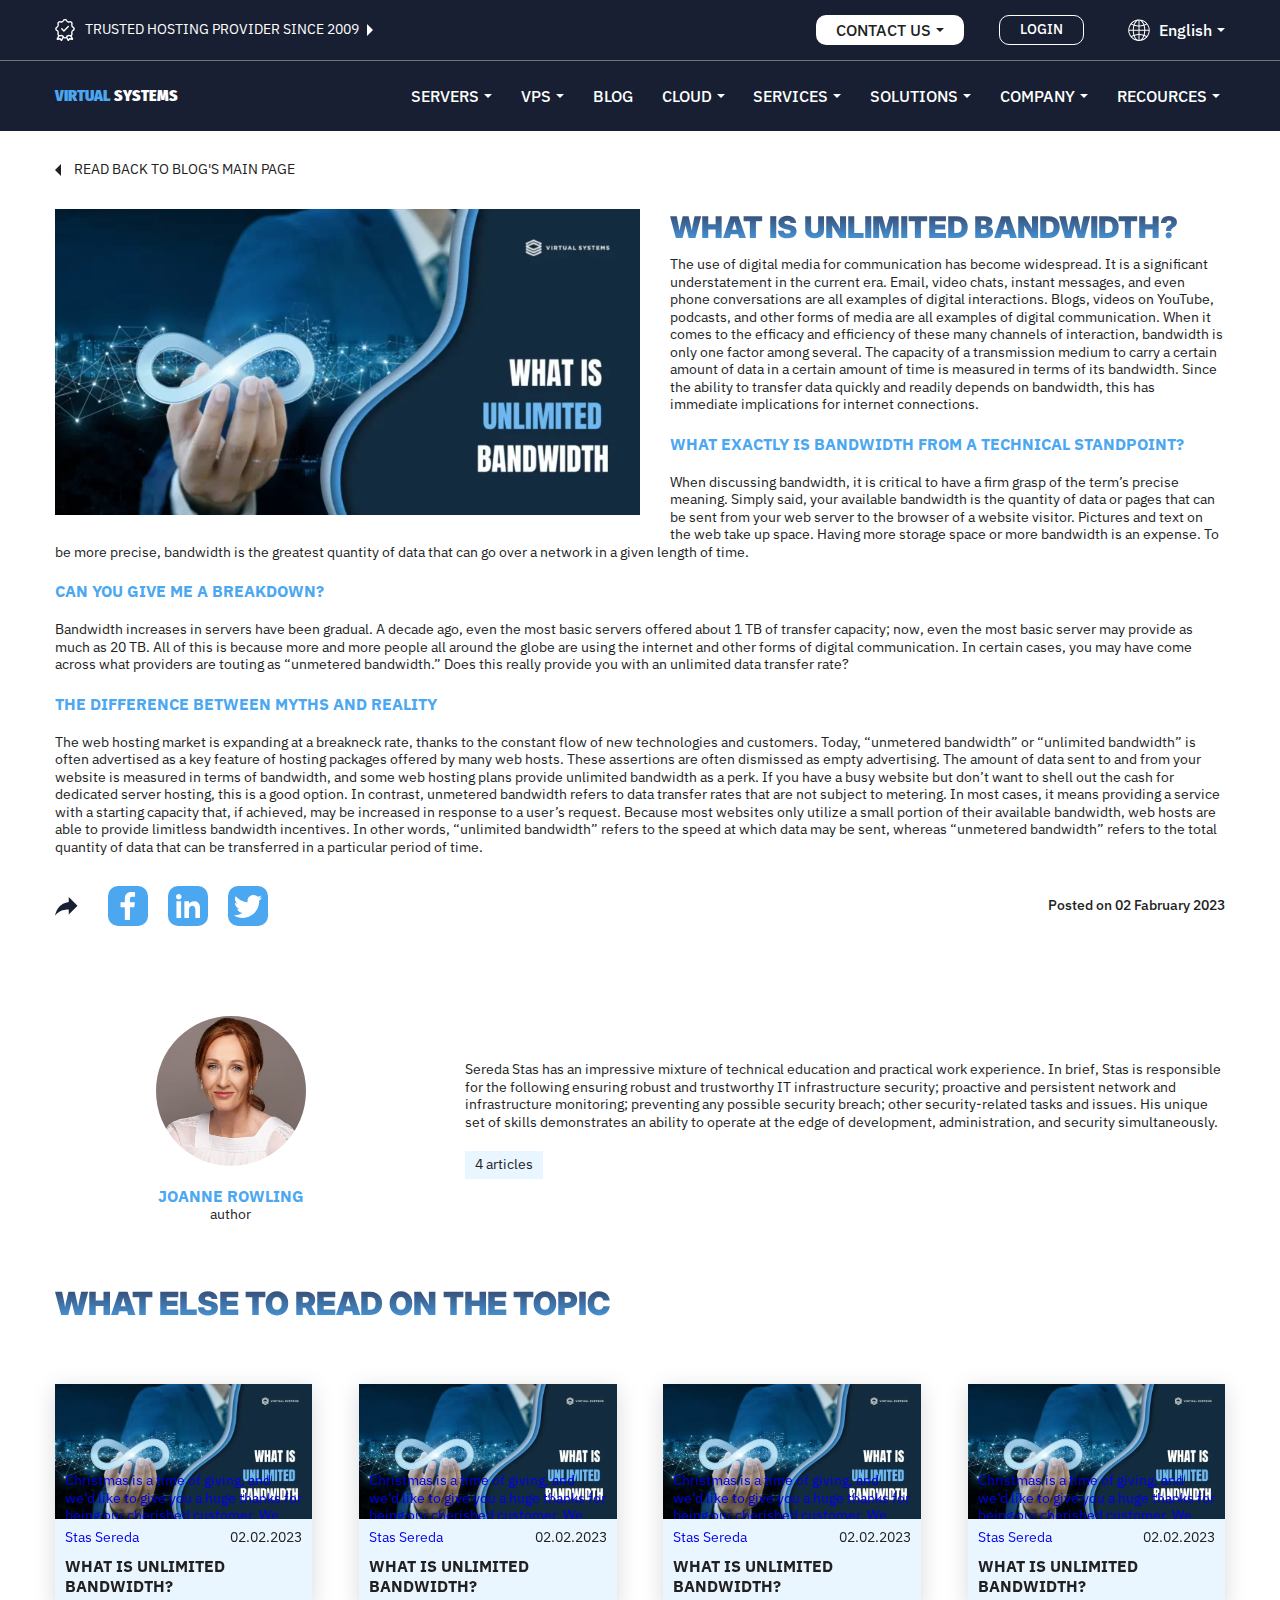
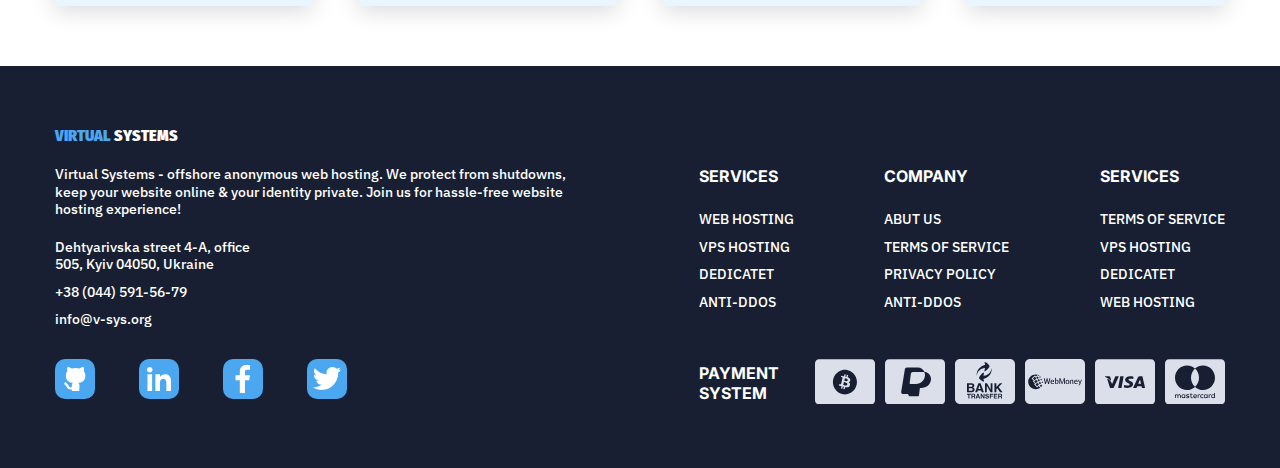
==== article-page.html @ 05afd12a "0202 1818" ====
<!DOCTYPE html>
<html lang="en">
  <head>
    <meta charset="UTF-8" />
    <meta http-equiv="X-UA-Compatible" content="IE=edge" />
    <meta name="viewport" content="width=device-width, initial-scale=1.0" />
    <title>Document</title>
    <link rel="preconnect" href="https://fonts.googleapis.com" />
    <link rel="preconnect" href="https://fonts.gstatic.com" crossorigin />
    <link
      href="https://fonts.googleapis.com/css2?family=IBM+Plex+Sans:wght@400;500;600;700&display=swap"
      rel="stylesheet"
    />

    <link
      href="https://fonts.googleapis.com/css2?family=Fira+Sans+Condensed:wght@900&display=swap"
      rel="stylesheet"
    />

    <!-- <link
      href="https://fonts.googleapis.com/css2?family=Nunito+Sans:wght@900&display=swap"
      rel="stylesheet"
    /> -->

    <link
      href="https://fonts.googleapis.com/css2?family=Inter:wght@700;900&display=swap"
      rel="stylesheet"
    />

    <!-- <link
      href="https://fonts.googleapis.com/css2?family=Lato:wght@900&display=swap"
      rel="stylesheet"
    /> -->

    <!-- <link
      href="https://fonts.googleapis.com/css2?family=Libre+Franklin:wght@900&display=swap"
      rel="stylesheet"
    /> -->

    <!-- <link
      href="https://fonts.googleapis.com/css2?family=Montserrat:wght@900&display=swap"
      rel="stylesheet"
    /> -->
    <!-- <link href="
https://cdn.jsdelivr.net/npm/@splidejs/splide@4.1.4/dist/css/splide.min.css
" rel="stylesheet"></link> -->

    <link rel="stylesheet" href="./css/splide.min.css" />

    <link
      href="https://fonts.googleapis.com/css2?family=Open+Sans:wght@300;400;600&display=swap"
      rel="stylesheet"
    />
    <link
      href="https://dev.vsys.host/templates/twenty-one/css/all.min.css?v=a44b3b"
      rel="stylesheet"
    />
    <link
      href="https://dev.vsys.host/templates/twenty-one/css/theme.min.css?v=a44b3b"
      rel="stylesheet"
    />
    <link
      href="https://dev.vsys.host/assets/css/fontawesome-all.min.css"
      rel="stylesheet"
    />
    <link rel="stylesheet" href="./css/main.min.css" />
  </head>
  <body>
    <!-- Header -->

    <header class="page-header">
      <!-- Topbar  -->

      <div class="vsys-container">
        <div class="topbar">
          <div class="topbar-quality">
            <a class="topbar-quality__link" href="#">
              <svg class="topbar-quality__svg" width="40" height="40">
                <use href="./images/sprite.svg#quality-badge"></use>
              </svg>
              <p class="topbar-quality__title">
                TRUSTED HOSTING PROVIDER SINCE 2009
              </p>
              <span class="menu-arrow menu-arrow--big menu-arrow--right"></span>
            </a>
          </div>

          <ul class="topbar-buttons">
            <li class="navbar__item">
              <a
                class="dropdown__button button button--sm button--white"
                href="#"
                >CONTACT US<span class="menu-arrow"></span
              ></a>
              <ul class="dropdown__menu dropdown--mt14 dropdown__menu--white">
                <li>
                  <a class="dropdown__link dropdown__link--black" href="#"
                    >OPEN A NEW SUPPORT TICKET</a
                  >
                </li>
                <li>
                  <a class="dropdown__link dropdown__link--black" href="#"
                    >CONTACT US FORM</a
                  >
                </li>
                <li>
                  <a class="dropdown__link dropdown__link--black" href="#"
                    >LIVE CHAT</a
                  >
                </li>
                <li>
                  <a class="dropdown__link dropdown__link--black" href="#"
                    >E-MAIL: INFO@VSYS.HOST</a
                  >
                </li>
                <li>
                  <a class="dropdown__link dropdown__link--black" href="#"
                    >TEL: +380 (44) 591-5679</a
                  >
                </li>
              </ul>
            </li>

            <li class="topbar__item">
              <button class="button button--transparent button--sm">
                LOGIN
              </button>
            </li>

            <li class="navbar__item">
              <a class="dropdown__button button--lang">
                <svg class="planet-icon" width="40" height="40">
                  <use href="./images/sprite.svg#planet-icon"></use>
                </svg>
                English <span class="menu-arrow"></span>
              </a>
              <ul
                class="dropdown__menu dropdown__menu--lang dropdown__menu--white"
              >
                <li>
                  <a class="dropdown__link dropdown__link--black" href="#"
                    >UA</a
                  >
                </li>
                <li>
                  <a class="dropdown__link dropdown__link--black" href="#"
                    >Русский</a
                  >
                </li>
                <li></li>
              </ul>
            </li>
          </ul>
        </div>
      </div>
      <div class="topbar--bottomline"></div>

      <!-- Navbar -->

      <div class="vsys-container">
        <div class="navbar">
          <a class="vsys-logo vsys-logo--christmas-hat" href="#">
            <span class="vsys-logo__virtual">virtual </span>systems</a
          >

          <button class="menu-button" type="button" data-menu-button>
            <svg width="40px" height="40px">
              <use
                class="icon-close"
                href="images/sprite.svg#header-menu-close-icon"
              ></use>
              <use
                class="icon-menu"
                href="images/sprite.svg#header-menu-icon"
              ></use>
            </svg>
          </button>

          <div class="mobile-menu" id="mobile-menu" data-menu>
            <ul class="navbar__list mobile-menu__container">
              <li class="navbar__item">
                <button class="dropdown__button">
                  Servers<span class="menu-arrow"></span>
                </button>
                <ul class="dropdown__menu">
                  <li>
                    <a class="dropdown__link" href="#">OFFSHORE SERVERS</a>
                  </li>
                  <li>
                    <a class="dropdown__link" href="#"
                      >SERVERS IN THE NETHERLANDS</a
                    >
                  </li>
                  <li>
                    <a class="dropdown__link" href="#">SERVERS IN THE USA</a>
                  </li>
                  <li>
                    <a class="dropdown__link" href="#">10 GBPS SERVERS</a>
                  </li>
                  <li>
                    <a class="dropdown__link" href="#">20 GBPS SERVERS</a>
                  </li>
                  <li>
                    <a class="dropdown__link" href="#">STREAMING SERVERS</a>
                  </li>
                  <li>
                    <a class="dropdown__link" href="#">GPU SERVERS</a>
                  </li>
                  <li>
                    <a class="dropdown__link" href="#">NVME DEDICATED SERVER</a>
                  </li>
                  <li>
                    <a class="dropdown__link" href="#">STORAGE SERVERS</a>
                  </li>
                  <li>
                    <a class="dropdown__link" href="#">SSD STORAGE SERVERS</a>
                  </li>
                </ul>
              </li>

              <li class="navbar__item">
                <button class="dropdown__button">
                  VPS<span class="menu-arrow"></span>
                </button>
                <ul class="dropdown__menu">
                  <li>
                    <a class="dropdown__link" href="#">OFFSHORE SERVERS</a>
                  </li>
                  <li>
                    <a class="dropdown__link" href="#"
                      >SERVERS IN THE NETHERLANDS</a
                    >
                  </li>
                  <li>
                    <a class="dropdown__link" href="#">SERVERS IN THE USA</a>
                  </li>
                  <li>
                    <a class="dropdown__link" href="#">10 GBPS SERVERS</a>
                  </li>
                  <li>
                    <a class="dropdown__link" href="#">20 GBPS SERVERS</a>
                  </li>
                  <li>
                    <a class="dropdown__link" href="#">STREAMING SERVERS</a>
                  </li>
                  <li>
                    <a class="dropdown__link" href="#">GPU SERVERS</a>
                  </li>
                  <li>
                    <a class="dropdown__link" href="#">NVME DEDICATED SERVER</a>
                  </li>
                  <li>
                    <a class="dropdown__link" href="#">STORAGE SERVERS</a>
                  </li>
                  <li>
                    <a class="dropdown__link" href="#">SSD STORAGE SERVERS</a>
                  </li>
                </ul>
              </li>

              <li class="navbar__item">
                <a class="dropdown__button" href="./blog.html">Blog</a>
              </li>

              <li class="navbar__item">
                <button class="dropdown__button" href="#">
                  Cloud<span class="menu-arrow"></span>
                </button>
                <ul class="dropdown__menu">
                  <li>
                    <a class="dropdown__link" href="#">OFFSHORE SERVERS</a>
                  </li>
                  <li>
                    <a class="dropdown__link" href="#"
                      >SERVERS IN THE NETHERLANDS</a
                    >
                  </li>
                  <li>
                    <a class="dropdown__link" href="#">SERVERS IN THE USA</a>
                  </li>
                  <li>
                    <a class="dropdown__link" href="#">10 GBPS SERVERS</a>
                  </li>
                  <li>
                    <a class="dropdown__link" href="#">20 GBPS SERVERS</a>
                  </li>
                  <li>
                    <a class="dropdown__link" href="#">STREAMING SERVERS</a>
                  </li>
                  <li>
                    <a class="dropdown__link" href="#">GPU SERVERS</a>
                  </li>
                  <li>
                    <a class="dropdown__link" href="#">NVME DEDICATED SERVER</a>
                  </li>
                  <li>
                    <a class="dropdown__link" href="#">STORAGE SERVERS</a>
                  </li>
                  <li>
                    <a class="dropdown__link" href="#">SSD STORAGE SERVERS</a>
                  </li>
                </ul>
              </li>

              <li class="navbar__item">
                <button class="dropdown__button" href="#">
                  Services<span class="menu-arrow"></span>
                </button>
                <ul class="dropdown__menu">
                  <li>
                    <a class="dropdown__link" href="#">OFFSHORE SERVERS</a>
                  </li>
                  <li>
                    <a class="dropdown__link" href="#"
                      >SERVERS IN THE NETHERLANDS</a
                    >
                  </li>
                  <li>
                    <a class="dropdown__link" href="#">SERVERS IN THE USA</a>
                  </li>
                  <li>
                    <a class="dropdown__link" href="#">10 GBPS SERVERS</a>
                  </li>
                  <li>
                    <a class="dropdown__link" href="#">20 GBPS SERVERS</a>
                  </li>
                  <li>
                    <a class="dropdown__link" href="#">STREAMING SERVERS</a>
                  </li>
                  <li>
                    <a class="dropdown__link" href="#">GPU SERVERS</a>
                  </li>
                  <li>
                    <a class="dropdown__link" href="#">NVME DEDICATED SERVER</a>
                  </li>
                  <li>
                    <a class="dropdown__link" href="#">STORAGE SERVERS</a>
                  </li>
                  <li>
                    <a class="dropdown__link" href="#">SSD STORAGE SERVERS</a>
                  </li>
                </ul>
              </li>

              <li class="navbar__item">
                <button class="dropdown__button" href="#">
                  Solutions<span class="menu-arrow"></span>
                </button>
                <ul class="dropdown__menu">
                  <li>
                    <a class="dropdown__link" href="#">OFFSHORE SERVERS</a>
                  </li>
                  <li>
                    <a class="dropdown__link" href="#"
                      >SERVERS IN THE NETHERLANDS</a
                    >
                  </li>
                  <li>
                    <a class="dropdown__link" href="#">SERVERS IN THE USA</a>
                  </li>
                  <li>
                    <a class="dropdown__link" href="#">10 GBPS SERVERS</a>
                  </li>
                  <li>
                    <a class="dropdown__link" href="#">20 GBPS SERVERS</a>
                  </li>
                  <li>
                    <a class="dropdown__link" href="#">STREAMING SERVERS</a>
                  </li>
                  <li>
                    <a class="dropdown__link" href="#">GPU SERVERS</a>
                  </li>
                  <li>
                    <a class="dropdown__link" href="#">NVME DEDICATED SERVER</a>
                  </li>
                  <li>
                    <a class="dropdown__link" href="#">STORAGE SERVERS</a>
                  </li>
                  <li>
                    <a class="dropdown__link" href="#">SSD STORAGE SERVERS</a>
                  </li>
                </ul>
              </li>

              <li class="navbar__item">
                <button class="dropdown__button" href="#">
                  Company<span class="menu-arrow"></span>
                </button>
                <ul class="dropdown__menu">
                  <li>
                    <a class="dropdown__link" href="#">OFFSHORE SERVERS</a>
                  </li>
                  <li>
                    <a class="dropdown__link" href="#"
                      >SERVERS IN THE NETHERLANDS</a
                    >
                  </li>
                  <li>
                    <a class="dropdown__link" href="#">SERVERS IN THE USA</a>
                  </li>
                  <li>
                    <a class="dropdown__link" href="#">10 GBPS SERVERS</a>
                  </li>
                  <li>
                    <a class="dropdown__link" href="#">20 GBPS SERVERS</a>
                  </li>
                  <li>
                    <a class="dropdown__link" href="#">STREAMING SERVERS</a>
                  </li>
                  <li>
                    <a class="dropdown__link" href="#">GPU SERVERS</a>
                  </li>
                  <li>
                    <a class="dropdown__link" href="#">NVME DEDICATED SERVER</a>
                  </li>
                  <li>
                    <a class="dropdown__link" href="#">STORAGE SERVERS</a>
                  </li>
                  <li>
                    <a class="dropdown__link" href="#">SSD STORAGE SERVERS</a>
                  </li>
                </ul>
              </li>

              <li class="navbar__item">
                <button class="dropdown__button" href="#">
                  Recources<span class="menu-arrow"></span>
                </button>
                <ul class="dropdown__menu">
                  <li>
                    <a class="dropdown__link" href="#">OFFSHORE SERVERS</a>
                  </li>
                  <li>
                    <a class="dropdown__link" href="#"
                      >SERVERS IN THE NETHERLANDS</a
                    >
                  </li>
                  <li>
                    <a class="dropdown__link" href="#">SERVERS IN THE USA</a>
                  </li>
                  <li>
                    <a class="dropdown__link" href="#">10 GBPS SERVERS</a>
                  </li>
                  <li>
                    <a class="dropdown__link" href="#">20 GBPS SERVERS</a>
                  </li>
                  <li>
                    <a class="dropdown__link" href="#">STREAMING SERVERS</a>
                  </li>
                  <li>
                    <a class="dropdown__link" href="#">GPU SERVERS</a>
                  </li>
                  <li>
                    <a class="dropdown__link" href="#">NVME DEDICATED SERVER</a>
                  </li>
                  <li>
                    <a class="dropdown__link" href="#">STORAGE SERVERS</a>
                  </li>
                  <li>
                    <a class="dropdown__link" href="#">SSD STORAGE SERVERS</a>
                  </li>
                </ul>
              </li>

              <div class="mobile-menu__buttons">
                <button class="button button--transparent button--sm">
                  LOGIN
                </button>

                <div class="navbar__item navbar__item--width">
                  <a class="dropdown__button button--lang">
                    <svg class="planet-icon" width="40" height="40">
                      <use href="./images/sprite.svg#planet-icon"></use>
                    </svg>
                    English <span class="menu-arrow"></span>
                  </a>
                  <ul
                    class="dropdown__menu dropdown__menu--lang dropdown__menu--white"
                  >
                    <li>
                      <a class="dropdown__link dropdown__link--black" href="#"
                        >UA</a
                      >
                    </li>
                    <li>
                      <a class="dropdown__link dropdown__link--black" href="#"
                        >Русский</a
                      >
                    </li>
                    <li></li>
                  </ul>
                </div>
              </div>
            </ul>
          </div>
        </div>
      </div>
    </header>

    <div class="vsys-container">
      <div>
        <a class="author-page__breadcrumbs" href="./blog.html"
          ><span class="menu-arrow menu-arrow--left menu-arrow--big"></span>READ
          BACK TO BLOG'S MAIN PAGE</a
        >
      </div>

      <!-- Article section  -->

      <section class="article-page__content">
        <article>
          <img
            width="50%"
            class="article-page__image"
            src="./images/blog-article__1.webp"
            alt="Article illustration"
          />
          <h2 class="section-title section-title--gradient article-page__title">
            WHAT IS UNLIMITED BANDWIDTH?
          </h2>

          <p>
            The use of digital media for communication has become widespread. It
            is a significant understatement in the current era. Email, video
            chats, instant messages, and even phone conversations are all
            examples of digital interactions. Blogs, videos on YouTube,
            podcasts, and other forms of media are all examples of digital
            communication. When it comes to the efficacy and efficiency of these
            many channels of interaction, bandwidth is only one factor among
            several. The capacity of a transmission medium to carry a certain
            amount of data in a certain amount of time is measured in terms of
            its bandwidth. Since the ability to transfer data quickly and
            readily depends on bandwidth, this has immediate implications for
            internet connections.
          </p>

          <h3
            class="section-subtitle section-subtitle--blue article-page__subtitle"
          >
            WHAT EXACTLY IS BANDWIDTH FROM A TECHNICAL STANDPOINT?
          </h3>

          <p>
            When discussing bandwidth, it is critical to have a firm grasp of
            the term’s precise meaning. Simply said, your available bandwidth is
            the quantity of data or pages that can be sent from your web server
            to the browser of a website visitor. Pictures and text on the web
            take up space. Having more storage space or more bandwidth is an
            expense. To be more precise, bandwidth is the greatest quantity of
            data that can go over a network in a given length of time.
          </p>

          <h3
            class="section-subtitle section-subtitle--blue article-page__subtitle"
          >
            CAN YOU GIVE ME A BREAKDOWN?
          </h3>

          <p>
            Bandwidth increases in servers have been gradual. A decade ago, even
            the most basic servers offered about 1 TB of transfer capacity; now,
            even the most basic server may provide as much as 20 TB. All of this
            is because more and more people all around the globe are using the
            internet and other forms of digital communication. In certain cases,
            you may have come across what providers are touting as “unmetered
            bandwidth.” Does this really provide you with an unlimited data
            transfer rate?
          </p>

          <h3
            class="section-subtitle section-subtitle--blue article-page__subtitle"
          >
            THE DIFFERENCE BETWEEN MYTHS AND REALITY
          </h3>

          <p>
            The web hosting market is expanding at a breakneck rate, thanks to
            the constant flow of new technologies and customers. Today,
            “unmetered bandwidth” or “unlimited bandwidth” is often advertised
            as a key feature of hosting packages offered by many web hosts.
            These assertions are often dismissed as empty advertising. The
            amount of data sent to and from your website is measured in terms of
            bandwidth, and some web hosting plans provide unlimited bandwidth as
            a perk. If you have a busy website but don’t want to shell out the
            cash for dedicated server hosting, this is a good option. In
            contrast, unmetered bandwidth refers to data transfer rates that are
            not subject to metering. In most cases, it means providing a service
            with a starting capacity that, if achieved, may be increased in
            response to a user’s request. Because most websites only utilize a
            small portion of their available bandwidth, web hosts are able to
            provide limitless bandwidth incentives. In other words, “unlimited
            bandwidth” refers to the speed at which data may be sent, whereas
            “unmetered bandwidth” refers to the total quantity of data that can
            be transferred in a particular period of time.
          </p>
        </article>

        <!-- Share article -->

        <div class="share-article">
          <div class="share-article__content">
            <svg width="23" height="19" class="share-article__icon">
              <use
                class="share-article__image"
                href="./images/sprite.svg#share-option-icon"
              ></use>
            </svg>

            <ul class="share-article__list">
              <li class="share-article__item">
                <a class="share-article__link" href="#"
                  ><svg width="16" height="28" class="share-article__svg">
                    <use
                      class="share-article__image"
                      href="./images/sprite.svg#facebook-icon"
                    ></use></svg
                ></a>
              </li>

              <li>
                <a class="share-article__link" href="#"
                  ><svg width="24" height="24" class="share-article__svg">
                    <use
                      class="share-article__image"
                      href="./images/sprite.svg#linkedin-icon"
                    ></use></svg
                ></a>
              </li>

              <li>
                <a class="share-article__link" href="#"
                  ><svg width="28" height="23" class="share-article__svg">
                    <use
                      class="share-article__image"
                      href="./images/sprite.svg#twitter-icon"
                    ></use></svg
                ></a>
              </li>
            </ul>
          </div>

          <p class="article-page__label">Posted on 02 Fabruary 2023</p>
        </div>
      </section>

      <!-- Author section  -->

      <section class="author__section">
        <div class="author__content">
          <img
            class="author-section__image"
            src="./images/author-photo.jpg"
            alt="#"
          />
          <h2
            class="section-subtitle section-subtitle--blue author-section__name"
          >
            joanne rowling
          </h2>
          <p class="author-section__label">author</p>
        </div>

        <div class="author__info">
          <p>
            Sereda Stas has an impressive mixture of technical education and
            practical work experience. In brief, Stas is responsible for the
            following ensuring robust and trustworthy IT infrastructure
            security; proactive and persistent network and infrastructure
            monitoring; preventing any possible security breach; other
            security-related tasks and issues. His unique set of skills
            demonstrates an ability to operate at the edge of development,
            administration, and security simultaneously.
          </p>

          <p class="author__label">4 articles</p>
        </div>
      </section>

      <!-- Other articles  -->

      <section>
        <h2 class="section-title section-title--gradient">
          WHAT ELSE TO READ ON THE TOPIC
        </h2>

        <ul class="main-blog__list blog-article__list">
          <li class="main-blog__item blog-article__item">
            <a class="main-blog__link blog-article__link" href="#"
              ><article>
                <div class="main-blog__description">
                  <img
                    class="main-blog__image"
                    src="./images/blog-article__1.webp"
                    alt="Blog article illustration"
                  />
                  <p class="main-blog__text">
                    Christmas is a time of giving, and we’d like to give you a
                    huge thanks for being our cherished customer. We hope your
                    dreams come true this Christmas and The New Year, as you’ve
                    made our dreams come true this year by simply being our
                    customer. Have a happy, happy holiday season, and we look
                    forward to working with you in the New Year. Please accept
                    our warmest and sincere wishes on behalf of the VSYS Host
                    Team!
                  </p>
                </div>

                <div class="main-blog__thumb">
                  <div class="main-blog__info">
                    <a class="main-blog__author" href="#">Stas Sereda</a>
                    <time datetime="2023-02-02">02.02.2023</time>
                  </div>

                  <h3 class="section-subtitle">What is unlimited bandwidth?</h3>
                </div>
              </article>
            </a>
          </li>

          <li class="main-blog__item blog-article__item">
            <a class="main-blog__link" href="#"
              ><article>
                <div class="main-blog__description">
                  <img
                    class="main-blog__image"
                    src="./images/blog-article__1.webp"
                    alt="Blog article illustration"
                  />
                  <p class="main-blog__text">
                    Christmas is a time of giving, and we’d like to give you a
                    huge thanks for being our cherished customer. We hope your
                    dreams come true this Christmas and The New Year, as you’ve
                    made our dreams come true this year by simply being our
                    customer. Have a happy, happy holiday season, and we look
                    forward to working with you in the New Year. Please accept
                    our warmest and sincere wishes on behalf of the VSYS Host
                    Team!
                  </p>
                </div>

                <div class="main-blog__thumb">
                  <div class="main-blog__info">
                    <a class="main-blog__author" href="#">Stas Sereda</a>
                    <time datetime="2023-02-02">02.02.2023</time>
                  </div>

                  <h3 class="section-subtitle">What is unlimited bandwidth?</h3>
                </div>
              </article>
            </a>
          </li>

          <li class="main-blog__item blog-article__item">
            <a class="main-blog__link" href="#"
              ><article>
                <div class="main-blog__description">
                  <img
                    class="main-blog__image"
                    src="./images/blog-article__1.webp"
                    alt="Blog article illustration"
                  />
                  <p class="main-blog__text">
                    Christmas is a time of giving, and we’d like to give you a
                    huge thanks for being our cherished customer. We hope your
                    dreams come true this Christmas and The New Year, as you’ve
                    made our dreams come true this year by simply being our
                    customer. Have a happy, happy holiday season, and we look
                    forward to working with you in the New Year. Please accept
                    our warmest and sincere wishes on behalf of the VSYS Host
                    Team!
                  </p>
                </div>

                <div class="main-blog__thumb">
                  <div class="main-blog__info">
                    <a class="main-blog__author" href="#">Stas Sereda</a>
                    <time datetime="2023-02-02">02.02.2023</time>
                  </div>

                  <h3 class="section-subtitle">What is unlimited bandwidth?</h3>
                </div>
              </article>
            </a>
          </li>

          <li class="main-blog__item blog-article__item">
            <a class="main-blog__link" href="#"
              ><article>
                <div class="main-blog__description">
                  <img
                    class="main-blog__image"
                    src="./images/blog-article__1.webp"
                    alt="Blog article illustration"
                  />
                  <p class="main-blog__text">
                    Christmas is a time of giving, and we’d like to give you a
                    huge thanks for being our cherished customer. We hope your
                    dreams come true this Christmas and The New Year, as you’ve
                    made our dreams come true this year by simply being our
                    customer. Have a happy, happy holiday season, and we look
                    forward to working with you in the New Year. Please accept
                    our warmest and sincere wishes on behalf of the VSYS Host
                    Team!
                  </p>
                </div>

                <div class="main-blog__thumb">
                  <div class="main-blog__info">
                    <a class="main-blog__author" href="#">Stas Sereda</a>
                    <time datetime="2023-02-02">02.02.2023</time>
                  </div>

                  <h3 class="section-subtitle">What is unlimited bandwidth?</h3>
                </div>
              </article>
            </a>
          </li>
        </ul>
      </section>
    </div>

    <footer class="vsys-footer">
      <div class="vsys-container">
        <a class="vsys-logo" href="#">
          <span class="vsys-logo__virtual">virtual </span>systems</a
        >

        <div class="footer__content">
          <div class="footer__info">
            <p class="footer__description">
              Virtual Systems - offshore anonymous web hosting. We protect from
              shutdowns, keep your website online & your identity private. Join
              us for hassle-free website hosting experience!
            </p>

            <address>
              <ul>
                <li class="footer-contact__item">
                  <a class="footer-contact__link" href="#"
                    >Dehtyarivska street 4-A, office <br />
                    505, Kyiv 04050, Ukraine</a
                  >
                </li>
                <li class="footer-contact__item">
                  <a class="footer-contact__link" href="tel:+380445915679"
                    >+38 (044) 591-56-79</a
                  >
                </li>
                <li class="footer-contact__item">
                  <a class="footer-contact__link" href="mailto:info@v-sys.org"
                    >info@v-sys.org</a
                  >
                </li>
              </ul>
            </address>
          </div>

          <div class="footer-nav">
            <div class="footer__box">
              <h3 class="section-subtitle footer__subtitle">SERVICES</h3>
              <ul>
                <li><a class="footer-nav__link" href="#">Web hosting</a></li>
                <li><a class="footer-nav__link" href="#">VPS hosting</a></li>
                <li><a class="footer-nav__link" href="#">Dedicatet</a></li>
                <li><a class="footer-nav__link" href="#">Anti-DDoS</a></li>
              </ul>
            </div>

            <div class="footer__box">
              <h3 class="section-subtitle footer__subtitle">COMPANY</h3>
              <ul>
                <li><a class="footer-nav__link" href="#">Abut us</a></li>
                <li>
                  <a class="footer-nav__link" href="#">Terms of service </a>
                </li>
                <li><a class="footer-nav__link" href="#">Privacy policy</a></li>
                <li><a class="footer-nav__link" href="#">Anti-DDoS</a></li>
              </ul>
            </div>

            <div class="footer__box">
              <h3 class="section-subtitle footer__subtitle">SERVICES</h3>
              <ul>
                <li>
                  <a class="footer-nav__link" href="#">Terms of service </a>
                </li>
                <li><a class="footer-nav__link" href="#">VPS hosting</a></li>
                <li><a class="footer-nav__link" href="#">Dedicatet</a></li>
                <li><a class="footer-nav__link" href="#">Web hosting</a></li>
              </ul>
            </div>
          </div>
        </div>

        <div class="footer__thumb">
          <ul class="footer-social__list">
            <li>
              <a class="footer-social__link" href="#"
                ><svg class="footer-social__svg" width="24px" height="24px">
                  <use
                    class="footer-social__svg--color"
                    href="./images/sprite.svg#github-icon"
                  ></use></svg
              ></a>
            </li>
            <li>
              <a class="footer-social__link" href="#"
                ><svg class="footer-social__svg" width="24px" height="24px">
                  <use
                    class="footer-social__svg--color"
                    href="./images/sprite.svg#linkedin-icon"
                  ></use></svg
              ></a>
            </li>
            <li>
              <a class="footer-social__link" href="#"
                ><svg class="footer-social__svg" width="16px" height="28px">
                  <use
                    class="footer-social__svg--color"
                    href="./images/sprite.svg#facebook-icon"
                  ></use></svg
              ></a>
            </li>
            <li>
              <a class="footer-social__link" href="#"
                ><svg class="footer-social__svg" width="28px" height="23px">
                  <use
                    class="footer-social__svg--color"
                    href="./images/sprite.svg#twitter-icon"
                  ></use></svg
              ></a>
            </li>
          </ul>

          <ul class="footer-payment__list">
            <h3 class="section-subtitle footer__subtitle">Payment system</h3>
            <li class="footer-payment__item">
              <svg class="footer-payment__img">
                <use href="./images/sprite.svg#payment-bitcoin"></use>
              </svg>
            </li>
            <li class="footer-payment__item">
              <svg class="footer-payment__img">
                <use href="./images/sprite.svg#payment-paypal"></use>
              </svg>
            </li>
            <li class="footer-payment__item">
              <svg class="footer-payment__img">
                <use href="./images/sprite.svg#payment-bank-transfer"></use>
              </svg>
            </li>
            <li class="footer-payment__item">
              <svg class="footer-payment__img">
                <use href="./images/sprite.svg#payment-webmoney"></use>
              </svg>
            </li>
            <li class="footer-payment__item">
              <svg class="footer-payment__img">
                <use href="./images/sprite.svg#payment-visa"></use>
              </svg>
            </li>
            <li class="footer-payment__item">
              <svg class="footer-payment__img">
                <use href="./images/sprite.svg#payment-mastercard"></use>
              </svg>
            </li>
          </ul>
        </div>
      </div>
    </footer>

    <script src="./js/dropdown.js"></script>
    <script src="./js/menu.js"></script>
  </body>
</html>
---- css/main.min.css ----
*{font-family:var(--primary-font);font-size:14px;margin:0;line-height:1.25;padding:0;box-sizing:border-box}body{color:var(--primary-text-color)}ul{list-style:none;margin:0}h1,h2,h3,h4,h5,h6{margin:0}a{text-decoration:none;display:block}a:hover{text-decoration:none}img{display:block;height:auto}p{margin:0}label{margin:0}button:focus{outline:none}.vsys-container{padding-left:15px;padding-right:15px;margin-left:auto;margin-right:auto}@media screen and (min-width: 375px){.vsys-container{width:375px}}@media screen and (min-width: 768px){.vsys-container{width:768px}}@media screen and (min-width: 1200px){.vsys-container{width:1200px}}.section-title{font-family:var(--title-font);text-transform:uppercase;font-weight:900;font-size:32px;margin:0 0 60px 0}.section-title--gradient{background:-webkit-linear-gradient(#333d5e, #4aa7f0);-webkit-background-clip:text;-webkit-text-fill-color:rgba(0,0,0,0)}.section-title--white{color:var(--secondary-text-color)}.section-subtitle{font-size:16px;text-transform:uppercase;color:var(--primary-text-color);font-weight:700}.section-subtitle--blue{color:var(--accent-color)}.services-content__button{margin-top:20px}.menu-arrow{display:inline-block;width:0;height:0;margin-left:5px;border-top:4px dashed;border-top:4px solid\9 ;border-right:4px solid rgba(0,0,0,0);border-left:4px solid rgba(0,0,0,0)}.menu-arrow--big{border-top:6px dashed;border-top:6px solid\9 ;border-right:6px solid rgba(0,0,0,0);border-left:6px solid rgba(0,0,0,0)}.menu-arrow--right{transform:rotate(-90deg)}.menu-arrow--left{transform:rotate(90deg)}.text--lightblue{font-weight:600;color:var(--light-blue-text)}.dropdown__button{border:none;background-color:rgba(0,0,0,0);color:var(--secondary-text-color);font-size:16px;text-transform:uppercase;font-weight:500;padding:15px 5px;align-items:center;display:flex;transition:color var(--timing-function)}.dropdown__button:hover,.dropdown__button:focus{color:var(--accent-color);outline:none}.button{display:flex;justify-content:center;text-align:center;text-transform:uppercase;font-weight:500;padding:10px 20px;border-radius:10px;white-space:nowrap;cursor:pointer;transition:color var(--timing-function),border var(--timing-function),background-color var(--timing-function),background var(--timing-function);height:max-content;width:max-content}.button--transparent{color:var(--secondary-text-color);background-color:rgba(0,0,0,0);border:1px solid var(--primary-background-color);transition:border var(--timing-function),background-color var(--timing-function),color var(--timing-function)}.button--transparent:hover{color:var(--accent-color);background-color:var(--primary-background-color)}.button--sm{padding:5px 20px}.button--white{color:var(--primary-text-color);background-color:var(--primary-background-color)}.button--white:hover,.button--white:focus{color:var(--accent-color);border-color:var(--light-blue-text)}.button--red{color:#f26666;border:1px solid #f26666;background-color:var(--primary-background-color)}.button--red:hover,.button--red:focus{color:var(--secondary-text-color);background-color:#f26666;border-color:var(--light-blue-text)}.button--light{background-color:var(--primary-background-color);color:var(--accent-color);border:1px solid #88c8fa}.button--border{border:none}.button--light:hover,.button--light:focus{background:var(--accent-color);color:var(--secondary-text-color)}.btn-grad{background:linear-gradient(0deg, #144da4, transparent) #144da4;color:var(--secondary-text-color)}.btn-grad:hover,.btn-grad:focus{background:linear-gradient(0deg, #144da4, transparent) #4aa7f0}.dropdown__menu{background-color:var(--secondary-background-color);z-index:1;position:absolute;top:58px;left:0;display:none;padding:0}.dropdown__menu--white{background-color:var(--primary-background-color)}.dropdown--mt14{margin-top:-14px}.dropdown__link{color:var(--secondary-text-color);text-transform:uppercase;white-space:nowrap;padding:10px 15px;transition:background-color var(--timing-function)}.dropdown__link:hover,.dropdown__link:focus{background-color:var(--light-blue-text);color:var(--secondary-background-color)}@media screen and (max-width: 1199px){.dropdown__button{font-size:12px}}.dropdown__button--open+.dropdown__menu{display:block}.dropdown__link--black{color:var(--primary-text-color)}@media screen and (max-width: 767px){.section-title{font-size:24px;margin:0 0 30px 0;text-align:center}.dropdown__link{color:var(--secondary-text-color);transition:color var(--timing-function),background-color var(--timing-function)}.dropdown__link:hover{color:var(--primary-text-color)}.dropdown__button--open~.dropdown__menu{max-height:35rem}.dropdown__button{padding-left:0;padding-right:0;width:100%;justify-content:space-between}.dropdown__menu{background-color:rgba(255,255,255,.1);width:100%;display:block;position:relative;overflow:hidden;max-height:0;transition:max-height var(--timing-function);top:0}}.hotprice-gif{position:absolute;top:0px;left:10px}:root{--primary-font: "IBM Plex Sans", sans-serif;--logo-font: "Fira Sans Condensed", sans-serif;--title-font: "Inter", sans-serif;--buttons-font: "Inter", sans-serif;--primary-text-color: #212121;--secondary-text-color: #ffffff;--light-blue-text: #a8d5f8;--grey-text-color: #6c6c6c;--price-accent-color: #333d5e;--price-card-bcg: #e9f5ff;--accent-color: #4aa7f0;--primary-background-color: #ffffff;--secondary-background-color: #191f32;--opacity-text-color: rgba(255, 255, 255, 0.6);--timing-function: 300ms cubic-bezier(0.2, 0, 0.7, 1)}.page-header{background-color:var(--secondary-background-color);position:sticky;top:-60px;z-index:10}.topbar{padding:10px 0;display:flex;justify-content:space-between;align-items:center;gap:30%}.topbar--bottomline{border-bottom:1px solid #747474}.topbar-quality{color:var(--secondary-text-color);display:flex;align-items:center;width:50%}.topbar-quality__link{color:var(--secondary-text-color);position:relative;white-space:nowrap;display:flex;align-items:center;transition:color var(--timing-function);margin-left:-10px}.topbar-quality__link:hover,.topbar-quality__link:focus{color:var(--light-blue-text)}.topbar-quality__svg{fill:rgba(0,0,0,0);transform:scale(0.8)}.planet-icon{fill:currentColor;transform:scale(0.8)}.big-arrow{fill:currentColor}.topbar-buttons{display:flex;align-items:center;justify-content:space-between;width:50%}.button--lang{padding:0;border:none;display:flex;align-items:center;text-transform:none;width:100%;background-color:rgba(0,0,0,0)}.button--lang:hover{color:var(--light-blue-text)}.dropdown__menu--lang{width:100%;margin-top:-8px}.navbar{display:flex;justify-content:space-between;align-items:center;padding:10px 0}.navbar__list{display:flex;justify-content:space-between;align-items:center}.navbar__item{cursor:pointer;position:relative}.vsys-logo{font-family:var(--logo-font);font-size:16px;font-weight:900;text-transform:uppercase;color:var(--secondary-text-color);position:relative;white-space:nowrap}.vsys-logo:hover{color:var(--secondary-text-color);text-decoration:none}.vsys-logo__virtual{font-size:16px;font-weight:900;font-family:var(--logo-font);color:#4aa7f0}.mobile-open{overflow:hidden}.menu-button{cursor:pointer;display:none;margin:0;padding:0;border:none;background-color:rgba(0,0,0,0);z-index:2}.menu-button .icon-close{display:none}.icon-menu{fill:currentColor}.icon-close{fill:currentColor}.menu-button.is-open .icon-close{display:block}.menu-button.is-open .icon-menu{display:none}.menu-social{display:none}.site-nav__link.site-nav__link--active{color:var(--accent-color)}.mobile-menu{width:70%}.mobile-menu__buttons{display:none}@media screen and (max-width: 1199px){.topbar{gap:5%}.mobile-menu{width:100%;flex-basis:fit-content}.vsys-logo,.vsys-logo__virtual{font-size:12px}}@media screen and (max-width: 767px){.topbar{display:none}.page-header{top:0}.topbar{gap:5%;padding:5px 0}.topbar-quality{display:none}.topbar-buttons{width:100%}.menu-button{display:inline-flex;margin:0;padding:0;border:none;background-color:rgba(0,0,0,0);z-index:2;color:#f0f8ff}.mobile-menu{position:fixed;overflow-y:scroll;left:0;top:51px;width:100vw;height:calc(100vh - 51px);height:calc(100dvh - 51px);background:linear-gradient(180deg, #191f32 2.92%, #305e8a 49.72%, #4aa7f0 97.41%);z-index:1;opacity:0;padding-top:40px;padding-bottom:40px;transition:transform var(--timing-function),opacity var(--timing-function);pointer-events:none}.mobile-menu.is-open{opacity:1;transform:translateY(0%);pointer-events:all}.mobile-menu .mobile-menu__container{width:fit-content;margin:0 auto}.mobile-menu .navbar__list{flex-flow:column}.navbar__item{width:100%}.dropdown__menu--lang{background-color:var(--primary-background-color);z-index:5;position:absolute;top:52px}.dropdown__menu--lang .dropdown__link{color:var(--primary-text-color)}.mobile-menu__buttons{width:100%;display:flex;justify-content:space-between;margin-top:20px;align-items:center}.navbar__item--width{width:100px}.button--lang{width:100%}}.hero{position:relative;background:linear-gradient(180deg, #191f32 2.92%, #305e8a 49.72%, #4aa7f0 97.41%);padding-top:40px;padding-bottom:100px}.hero__background{background-image:url(../images/hero-decor.svg);background-size:contain;background-repeat:no-repeat;background-position:bottom;width:100%;height:100%;position:absolute;bottom:0px}.hero__content{height:100%;display:flex;flex-flow:column;position:relative;justify-content:space-between;gap:30px}.hero__title{font-family:var(--title-font);font-weight:900;font-size:40px;line-height:1.3;width:100%;letter-spacing:2px;text-transform:uppercase;color:#fff}.hero__thumb{display:flex;justify-content:space-between}.hero__info{display:flex;flex-flow:column;justify-content:space-between;gap:30px;width:70%}.hero__description{color:var(--secondary-text-color);font-size:18px}.hero__buttons{display:flex;gap:20px}.hero__image{display:flex;justify-content:center;width:25%}.hero__svg{width:80%}@media screen and (max-width: 1199px){.hero__title{font-size:36px}.hero{padding-bottom:80px}.hero__thumb{display:flex}.hero__image{display:none}.hero__thumb{flex-flow:column-reverse}.hero__info{width:100%}.hero__buttons{gap:80px;justify-content:center}.hero__title--nowrap{display:none}}@media screen and (max-width: 767px){.hero{padding-top:20px;padding-bottom:60px}.hero__buttons{flex-flow:column}.hero__title{font-size:26px;margin-bottom:0}.hero__image{transform:scale(0.7)}.hero__description{font-size:16px}.hero__buttons{align-items:center;gap:20px}}#serversContent,#hostingContent,#cloudContent,#servicesContent{display:none}#servers_button:checked~#serversContent,#hosting_button:checked~#hostingContent,#cloud_button:checked~#cloudContent,#services_button:checked~#servicesContent{display:block}#servers_button:checked~.services-menu label[for=servers_button],#hosting_button:checked~.services-menu label[for=hosting_button],#cloud_button:checked~.services-menu label[for=cloud_button],#services_button:checked~.services-menu label[for=services_button]{background-color:var(--primary-background-color);color:var(--accent-color);border-radius:10px 10px 0 0}input[type=radio]{opacity:0;position:absolute;top:0;left:0;margin:0}.services{padding-bottom:80px}.services-label__box{display:flex;gap:80px;margin-bottom:20px}.services-label__title{color:var(--accent-color)}.services__container{padding-top:60px;position:relative}.services-menu{width:100%;display:flex;justify-content:space-between;gap:5%;position:absolute;transform:translateY(-100%);top:0;left:0}.services-menu__item{width:25%;border-radius:10px 10px 0 0;transition:background-color var(--timing-function)}.services-menu__item:hover{background-color:rgba(255,255,255,.3)}.services-menu__label{font-size:16px;font-weight:500;color:var(--secondary-text-color);text-transform:uppercase;cursor:pointer;display:flex;align-items:center;justify-content:center;gap:10px;padding:20px 30px}.services-cards__list{display:flex;justify-content:space-between;gap:30px;margin-bottom:60px}.services-cards__item{width:23%;padding:30px 20px;border-radius:10px;transition:transform var(--timing-function),filter var(--timing-function),outline var(--timing-function);filter:drop-shadow(0px 5px 11px rgba(0, 0, 0, 0.15))}.services-cards__item:hover{filter:drop-shadow(0px 5px 11px rgba(0, 0, 0, 0.3));transform:scale(1.02)}.services-cards__item>a{margin:30px 0 0 0}.services-cards__item .button{margin:0 auto}.services-cards__item--blue{position:relative;background-color:var(--price-card-bcg)}.services-cards__item--white{background-color:var(--primary-background-color)}.services-cards__item--white:hover{outline:none}.services-cards__title{text-align:center;margin-bottom:20px}.services-cards__price{font-family:var(--title-font);font-weight:900;color:#144da4;font-size:18px;max-width:fit-content;margin:0 auto;text-align:center;margin-bottom:20px}.services-cards__info{display:flex;justify-content:space-between;font-size:12px;opacity:.6;margin-bottom:6px}.services-cards__value{font-size:12px;text-align:right;opacity:1}.services-cards__checkmark{font-size:18px}.serversContent{width:100%}.services-dedicated__title{display:flex;align-items:center;justify-content:space-between;margin-bottom:10px;transition:color var(--timing-function)}.services-dedicated__list{justify-content:space-between;flex-wrap:wrap;display:flex;row-gap:40px;margin-bottom:60px}.services-dedicated__item{width:30%}.services-dedicated__item:hover .services-dedicated__title{color:var(--accent-color)}.services-vps__list{gap:30px;display:flex;justify-content:space-between}.services-vps__item{width:25%}.services-vps__item a{width:100%}.services-content__list{display:flex;justify-content:space-between;gap:30px}.services-content__item{padding:0 20px;width:25%}.services-content__title{margin-bottom:20px}@media screen and (max-width: 1199px){.services-menu{gap:0}.services-cards__list{flex-wrap:wrap;justify-content:space-around;gap:50px}.services-cards__item{width:40%}.services-vps__list{flex-wrap:wrap;gap:30px}.services-vps__item{width:45%}}@media screen and (max-width: 767px){.services-menu__item .menu-arrow--big{display:none}.services-dedicated__item{width:100%}.services-cards__item{width:80%}.services-vps__list{width:100%;justify-content:center;flex-wrap:wrap;gap:40px}.services-vps__item{width:60%;margin:0 auto}}.faq{position:relative;padding-bottom:120px;padding-top:80px}.faq__background{background-image:url(../images/faq-bcg.svg);background-size:60vw;background-repeat:no-repeat;background-position:top right;top:0;left:0;right:0;bottom:0;margin-top:60px;position:absolute;pointer-events:none}.accordion{width:50%;position:relative}.accordion__item{border-bottom:1px solid var(--grey-text-color);margin-top:10px}.accordion__item:hover .section-subtitle{color:var(--accent-color)}.accordion__btn{width:100%;border:none;background-color:rgba(0,0,0,0);justify-content:space-between;display:flex;align-items:center;padding:10px 0;transition:color var(--timing-function),transform var(--timing-function);cursor:pointer}.accordion__btn:focus .accordion__title{color:var(--accent-color)}.accordion__btn:focus~.accordion__info{max-height:4rem}.accordion__btn:focus .menu-arrow--right{transform:rotate(0deg)}.accordion__title{width:100%;display:flex;align-items:center;justify-content:space-between;transition:color var(--timing-function)}.accordion__info{color:var(--grey-text-color);max-height:0rem;overflow:hidden;font-weight:500;line-height:1.25;margin-bottom:10px;transition:max-height var(--timing-function)}.accordion__svg{fill:currentColor}@media screen and (max-width: 1199px){.accordion{width:100%}}@media screen and (max-width: 767px){.faq{position:relative;padding-bottom:60px;padding-top:30px}}.advantages{padding-bottom:80px}.advantages-steps{display:flex;justify-content:space-between;margin-bottom:60px;column-gap:60px}.advantages-steps__list{justify-content:space-between;width:100%;display:flex;gap:30px}.advantages-steps__item{width:30%}.advantages-steps .section-subtitle{margin-bottom:30px}.advantages__list{row-gap:40px;justify-content:space-between;display:flex;flex-wrap:wrap}.advantages__item{width:30%}.advantages__subtitle{text-align:center;margin-bottom:30px}.advantages__image{display:block;margin:0 auto 20px}@media screen and (max-width: 1199px){.advantages__item{width:45%}}@media screen and (max-width: 767px){.advantages-steps{flex-flow:column;margin-bottom:30px}.advantages-steps img{margin:0 auto 30px;width:50%}.advantages-steps .section-title{text-align:center}.advantages-steps__section{justify-content:center}.advantages-steps__list{width:100%;flex-flow:column;gap:40px}.advantages-steps__item{width:100%}.advantages__item{width:100%}}.contact{background:linear-gradient(180deg, #191f32 2.92%, #305e8a 49.72%, #4aa7f0 97.41%);padding-top:60px;padding-bottom:120px;position:relative}.contact__background-img{background-image:url(../images/contact-decor.svg);background-size:contain;background-repeat:no-repeat;background-position:bottom;width:100%;height:100%;position:absolute;bottom:0px;pointer-events:none}.contact__container{display:flex;justify-content:space-around;align-items:center;position:relative}.contact .section-title{margin-bottom:10px}.contact__call{color:var(--secondary-text-color);font-size:18px}@media screen and (max-width: 767px){.contact{padding-top:30px;padding-bottom:30px}.contact__container{display:flex;flex-flow:column;gap:60px;align-items:center}.contact__call{text-align:center}}.values{padding-top:80px;padding-bottom:80px}.values__box{display:flex;align-items:center;justify-content:space-between;gap:30px}.values__content--1{width:60%;display:flex;flex-flow:column;gap:30px}.values__content--2{width:40%}.values__description{margin-bottom:30px}.values__text{white-space:nowrap}.values__list--img{display:flex;flex-flow:column;gap:20px}.values__list__content{width:100%;display:flex;flex-flow:column;gap:20px}.values__item{width:100%;display:flex;justify-content:space-between;align-items:center}.values__illusrtation{width:85px}.values__svg{margin:0 auto}.values__text{width:70%;font-size:12px}.values h3{margin-bottom:30px}@media screen and (max-width: 1199px){.values__content--1{gap:20px;width:50%}.values__content--1 .section-subtitle{margin-bottom:10px}.values__content--2{width:50%}.values__item{gap:20px}.values__text{white-space:normal}}@media screen and (max-width: 767px){.values{padding-top:30px;padding-bottom:30px}.values__content--1{width:100%}.values__content--2{width:100%}.values__box{flex-flow:column;gap:30px}}.payment{background:linear-gradient(180deg, #191f32 2.92%, #305e8a 49.72%, #4aa7f0 97.41%);padding-top:60px;padding-bottom:60px}.payment__list{display:flex;justify-content:space-between}@media screen and (max-width: 767px){.payment{padding-top:30px;padding-bottom:30px}.payment__list{justify-content:space-between;gap:30px;flex-wrap:wrap}}.reviews{padding-top:80px;padding-bottom:80px}.reviews__list{display:flex;justify-content:space-between}.reviews__item{width:15%}.reviews__logo{width:100%}.reviews__svg{display:flex;width:100%}.reviews__link{height:100%;display:flex;flex-flow:column;justify-content:space-around}.reviews__svg--box{margin:0 0 0 auto}@media screen and (max-width: 1199px){.reviews__list{flex-wrap:wrap}}@media screen and (max-width: 767px){.reviews{padding-top:60px;padding-bottom:60px}.reviews__list{gap:60px}.reviews__item{width:40%}}.couverage{padding-bottom:80px}.couverage .section-title{margin-bottom:30px}.couverage__content{align-items:center;display:flex;gap:60px}.couverage__description{width:40%}.couverage__map{width:60%;position:relative}.couverage__svg{width:100%}.couverage__marker{position:absolute;transform-origin:bottom}.couverage__marker:hover{animation:pulsate-bck .5s ease-in-out infinite both}.couverage__marker--kyiv{top:11%;right:40%}.couverage__marker--amsterdam{top:5%;right:58%}.couverage__marker--seattle{bottom:61%;left:1%}@keyframes pulsate-bck{0%{transform:scale(1.2)}50%{transform:scale(1)}100%{transform:scale(1.2)}}.couverage__description:has(.couverage__item--kyiv:hover)~.couverage__map .couverage__marker--kyiv,.couverage__description:has(.couverage__item--amsterdam:hover)~.couverage__map .couverage__marker--amsterdam,.couverage__description:has(.couverage__item--seattle:hover)~.couverage__map .couverage__marker--seattle{animation:pulsate-bck .5s ease-in-out infinite both}.couverage__list{display:flex;flex-flow:column}.couverage__item{cursor:pointer;padding-top:10px;padding-bottom:10px}.couverage__name{align-items:center;gap:10px;display:flex}@media screen and (max-width: 1199px){.couverage__content{gap:30px;flex-flow:column}.couverage__description{width:100%}.couverage__map{width:100%}.couverage .section-title{margin-bottom:30px}.couverage__marker--kyiv{top:13%;right:40%}.couverage__marker--amsterdam{top:7%;right:59%}}@media screen and (max-width: 767px){.couverage{padding-bottom:30px}.couverage__marker--kyiv{top:-2%;right:38%}.couverage__marker--amsterdam{top:-8%;right:56%}.couverage__marker--seattle{left:-1%}}.vsys-footer{background-color:var(--secondary-background-color);padding:60px 0}.vsys-footer .vsys-logo{margin-bottom:20px}.footer__content{width:100%;display:flex;justify-content:space-between;gap:10%}.footer__info{min-width:45%}.footer__description{color:var(--secondary-text-color);font-weight:500;margin-bottom:20px}.footer-contact__link{color:var(--secondary-text-color);font-style:normal;font-weight:500;transition:color var(--timing-function)}.footer-contact__link:hover{color:var(--accent-color);text-decoration:none}.footer-contact__item:not(:last-child){margin-bottom:10px}.footer-nav{min-width:45%;justify-content:space-between;display:flex}.footer__subtitle{font-family:var(--title-font);font-size:16px;font-weight:700;color:var(--secondary-text-color)}.footer-nav__link{color:var(--secondary-text-color);font-weight:500;padding:5px 0;transition:color var(--timing-function);text-transform:uppercase}.footer-nav__link:hover{color:var(--accent-color);text-decoration:none}.footer__box{display:flex;flex-flow:column;gap:20px}.footer__thumb{display:flex;justify-content:space-between;gap:30%;margin-top:30px}.footer-social__list{min-width:25%;display:flex;justify-content:space-between}.footer-social__link{color:var(--secondary-text-color);display:flex;align-items:center;justify-content:center;background-color:var(--accent-color);border-radius:10px;width:40px;height:40px;transition:color var(--timing-function),background-color var(--timing-function)}.footer-social__link:hover{color:var(--accent-color);background-color:rgba(0,0,0,0)}.footer-social__svg{display:flex;justify-content:center;align-items:center}.footer-social__svg--color{fill:currentColor}.footer-payment__list{min-width:45%;display:flex;gap:10px;justify-content:space-between;align-items:center}.footer-payment__item{align-items:center}.footer-payment__img{width:60px;height:45px}.footer-payment>.footer__subtitle{width:70px;align-items:center;font-size:14px}@media screen and (max-width: 1199px){.footer__content{flex-flow:column;gap:30px}.footer__thumb{flex-flow:column;gap:30px}.footer-social__list{margin:0 auto;width:50%}.footer-payment{width:100%}.footer-payment .footer__subtitle{display:none}.footer-payment__list .footer__subtitle{display:none}}@media screen and (max-width: 767px){.footer-payment{row-gap:20px;flex-wrap:wrap;width:100%}.footer-social__list{width:50%}.footer__box{width:30%}.footer-social__list{width:85%;display:flex;margin:0 auto}.footer-payment__list{row-gap:20px;flex-wrap:wrap}.footer-payment__item{width:30%;display:flex;justify-content:center}}.splide__pagination{bottom:12px;left:inherit;padding:0;position:absolute;right:110px;z-index:1}.splide__pagination__page{margin:3px 8px}@media screen and (max-width: 1199px){.hero{padding-bottom:100px}.hero__svg{width:100%}.hero__image{margin:0 auto 40px}.splide__pagination{top:-200px;left:0;right:0}}@media screen and (max-width: 767px){.hero__image{display:none}.hero__thumb{margin-bottom:30px}.hero__thumb{padding-bottom:60px;margin-bottom:0}.hero__description{margin-bottom:0}.splide__pagination{top:auto;bottom:125px}}.dedicated-contact .section-title{margin-bottom:30px}.dedicated-contact__background{background:linear-gradient(165.95deg, rgba(74, 167, 240, 0.76) 10.01%, #e0f1ff 101.3%);position:relative}.dedicated-contact__background--svg{background-image:url(/images/dedicated-background__image.svg);background-size:contain;background-repeat:no-repeat;background-position:bottom;width:100%;bottom:0}.dedicated-contact__content{display:flex;align-items:center;gap:60px;padding:60px 60px}@media screen and (max-width: 1199px){.dedicated-contact .section-title{text-align:center}.dedicated-contact__content{flex-flow:column;gap:30px}}@media screen and (max-width: 767px){.dedicated-contact__content{padding-left:0;padding-right:0}}.bonuses{padding-top:60px;padding-bottom:60px}.bonuses .services-dedicated__title{margin-bottom:0}.bonuses__list{row-gap:20px;display:flex;flex-wrap:wrap}.bonuses__item{display:flex;align-items:center;gap:20px;width:50%}.bonuses__svg{fill:currentColor}.bonuses__checkmark{color:var(--accent-color);font-size:34px}@media screen and (max-width: 767px){.bonuses__item{width:100%}}.dedicated-agvantages{padding-top:60px;padding-bottom:60px}.dedicated-agvantages__content{display:flex;gap:60px}.dedicated-agvantages__image{width:300px;order:2}.dedicated-agvantages__description{font-size:16px;order:1}@media screen and (max-width: 767px){.dedicated-agvantages__content{flex-flow:column;gap:30px}.dedicated-agvantages__image{margin:0 auto;width:200px;order:1}.dedicated-agvantages__description{order:2}}.price-dedicated{padding-top:60px;padding-bottom:60px}.price-dedicated__container{gap:30px;display:flex;margin-bottom:60px;align-items:center;justify-content:space-between}.price-billing__item{transition:filter var(--timing-function)}.price-billing__item:hover{filter:drop-shadow(0px 11px 5px rgba(0, 0, 0, 0.15))}.price-dedicated__card{background-color:var(--price-card-bcg);border-radius:10px;padding:20px;justify-content:space-around;align-items:center;display:flex;gap:30px;margin-bottom:30px;transition:transform var(--timing-function),filter var(--timing-function),outline var(--timing-function);position:relative}.price-dedicated__card .services-cards__title{margin-bottom:0}.price-dedicated__label::before{content:"";text-align:center;position:absolute;top:15px;left:-10px;padding:3px 10px;color:var(--secondary-text-color);border-radius:3px}.price-dedicated__label--red::before{content:"sold out";background-color:#f26666}.price-dedicated__label--green::before{content:"in stock";background-color:#61ce58}.price-dedicated__label--orange::before{content:" 1 in stock";background-color:#ffb015}.price-dedicated__gif{position:absolute;top:0;left:5px}.price-dedicated__card:hover{filter:drop-shadow(0px 5px 11px rgba(0, 0, 0, 0.3));transform:scale(1.02)}.price-billing__button{background-color:var(--primary-background-color);border:1px SOLID var(--accent-color);padding:10px 20px;border-radius:10px}.price-billing__button p{text-transform:uppercasece__list;margin-top:5px}.price-billing__button--blue{background-color:var(--price-card-bcg)}.price-dedicated__list{display:flex;flex-wrap:wrap;justify-content:space-between;gap:20px;width:70%}.price-dedicated__item{width:16%}.price-dedicated__tariff{width:10%}.price-dedicated__box{display:flex;flex-flow:column;gap:20px;justify-content:space-between;width:20%;align-items:center}.price-dedicated__box .button{width:100%}.price-dedicated__info{font-size:12px;display:flex;text-align:left;flex-wrap:nowrap;opacity:1}.price-dedicated__info:not(:last-child){margin-bottom:10px}.price-dedicated__info--uppercase{text-transform:uppercase;opacity:.5}.price-dedicated__price{margin:0;font-size:18px}.price-dedicated__price--crossed{opacity:.6;text-decoration:line-through;margin-right:10px}.price-dedicated__content{display:flex;align-items:center;justify-content:space-between;gap:20px}.price-billing__buttons{display:flex}@media screen and (max-width: 1199px){.price-dedicated__content>.section-subtitle{width:150px}.price-dedicated__container{row-gap:30px;flex-flow:column}.price-dedicated__content{margin:0 auto 0 0}}@media screen and (max-width: 767px){.price-dedicated__content{width:100%;flex-flow:column}.price-dedicated__card{flex-flow:column}.price-dedicated__list{justify-content:space-around;width:90%;row-gap:20px}.price-dedicated__item{width:45%}.price-dedicated__box{width:100%}.price-dedicated__tariff{width:100%}.price-billing__button{padding:5px 10px}.price-billing__button .section-subtitle{font-size:12px}}.dedicated-hero{background:linear-gradient(165.95deg, rgba(74, 167, 240, 0.76) 10.01%, #e0f1ff 101.3%);padding-top:100px}.dedicated-hero__background{background-image:url(/images/dedicated-background__image.svg)}.hero-dedicated{padding-bottom:60px}.hero-dedicated__list{list-style:disc;color:var(--secondary-text-color);padding-left:18px}.hero-dedicated__text{color:var(--secondary-text-color);font-size:24px}.hero-dedicated__item:not(:last-child){margin-bottom:10px}.hero-dedicated__svg{width:90%}.dedicated-faq__background{background-image:url(/images/dedicated-faq_background.svg)}.dedicated-services{padding-top:60px;padding-bottom:60px}.dedicated-services .services-vps__list{margin-bottom:60px}.dedicated-services__list{margin-bottom:0}@media screen and (max-width: 1199px){.hero-dedicated__text{font-size:20px}}@media screen and (max-width: 767px){.hero-dedicated__text{font-size:16px}.dedicated-hero .hero{padding-bottom:60px}.dedicated-hero .hero__thumb{padding-bottom:0}}.nvme-ssd .section-title{margin-bottom:30px}.nvme-data{padding-bottom:60px}.price-billing__buttons--gap{gap:10px;justify-content:space-between}.nvme-data__list{display:flex;justify-content:space-around}.nvme-data__item{width:20%}.nvme-data__description{text-align:center}.nvme-ssd{padding-bottom:60px}.nvme-ssd__box{width:50%;display:flex;flex-flow:column;gap:30px}.nvme-ssd__list{width:50%}.nvme-ssd__content{display:flex;justify-content:space-between;align-items:center;gap:60px}.nvme-ssd .bonuses__item{width:100%}.nvme-ssd__image{margin:0 auto}.services-cards__list--jc{justify-content:center}@media screen and (max-width: 767px){.nvme-data__list{flex-flow:column;gap:30px}.nvme-data__item{width:100%}.nvme-ssd__content{flex-flow:column}.nvme-ssd__box{width:100%}.nvme-ssd__image{width:150px}.nvme-ssd__list{width:100%}}.blog__title{margin-top:60px}.main-blog__list{justify-content:space-between;padding-bottom:60px;display:flex}.main-blog__item{display:flex;width:30%;justify-content:space-between;background-color:var(--price-card-bcg);transition:box-shadow var(--timing-function),transform var(--timing-function);filter:drop-shadow(0px 5px 11px rgba(0, 0, 0, 0.15))}.main-blog__item:hover{box-shadow:0px 1px 1px rgba(0,0,0,.12),0px 4px 4px rgba(0,0,0,.06),1px 4px 6px rgba(0,0,0,.16);transform:scale(1.02)}.main-blog__item:hover .main-blog__text{transform:translateY(0)}.main-blog__description{overflow:hidden;position:relative}.main-blog__thumb{display:flex;flex-flow:column;gap:10px;padding:0 10px 10px}.main-blog__info{display:flex;justify-content:space-between}.main-blog__author{width:100%}.main-blog__text{display:flex;background-color:var(--primary-background-color);align-items:center;justify-content:center;position:absolute;padding:10px;top:0;left:0;width:100%;height:100%;transform:translateY(100%);transition:transform var(--timing-function)}.main-blog__title{text-transform:inherit}.main-blog__image{width:100%}.tag__list{display:flex;flex-flow:wrap;gap:10px;margin-bottom:60px}.tag__item{background-color:var(--price-card-bcg)}.tag__link{height:100%;font-size:14px;color:var(--accent-color);padding:5px 10px}.tag__link:hover{color:var(--accent-color)}.tag__item:hover{outline:1px solid var(--accent-color)}.tag__subtitle{display:flex;align-items:center}.blog-article__list{flex-flow:wrap;row-gap:30px}.blog-article__item{width:22%}.author__section{display:flex;align-items:center;justify-content:space-between;padding-top:60px;padding-bottom:60px}.author-page__breadcrumbs{color:var(--primary-text-color);display:flex;align-items:center;gap:10px;margin-top:30px;margin-left:-8px;transition:color var(--timing-function)}.author-page__breadcrumbs:hover{color:var(--accent-color)}.author__content{width:30%;display:flex;flex-flow:column;align-items:center}.author__info{width:65%}.author-section__image{width:150px;border-radius:100%}.author-section__name{margin-top:20px}.author-section__list{flex-flow:wrap;row-gap:60px}.author-section__item{width:30%}.author__label{width:fit-content;padding:5px 10px;background-color:var(--price-card-bcg);margin-top:20px}.article-page__content{padding:30px 0}.article-page__image{float:left;margin-right:30px;margin-bottom:20px}.article-page__title{font-size:30px;margin-bottom:10px}.article-page__label{display:block;font-weight:500}.article-page__subtitle{margin:20px 0}.share-article{display:flex;align-items:center;justify-content:space-between;margin-top:30px}.share-article__content{display:flex;align-items:center;gap:30px}.share-article__item{color:var(--primary-background-color)}.share-article__link{color:var(--secondary-text-color);display:flex;align-items:center;justify-content:center;background-color:var(--accent-color);border-radius:10px;width:40px;height:40px;transition:color var(--timing-function),background-color var(--timing-function)}.share-article__link:hover{background-color:var(--primary-background-color);color:var(--accent-color)}.share-article__icon{color:var(--secondary-background-color)}.share-article__image{fill:currentColor}.share-article__list{display:flex;gap:20px}/*# sourceMappingURL=main.min.css.map */
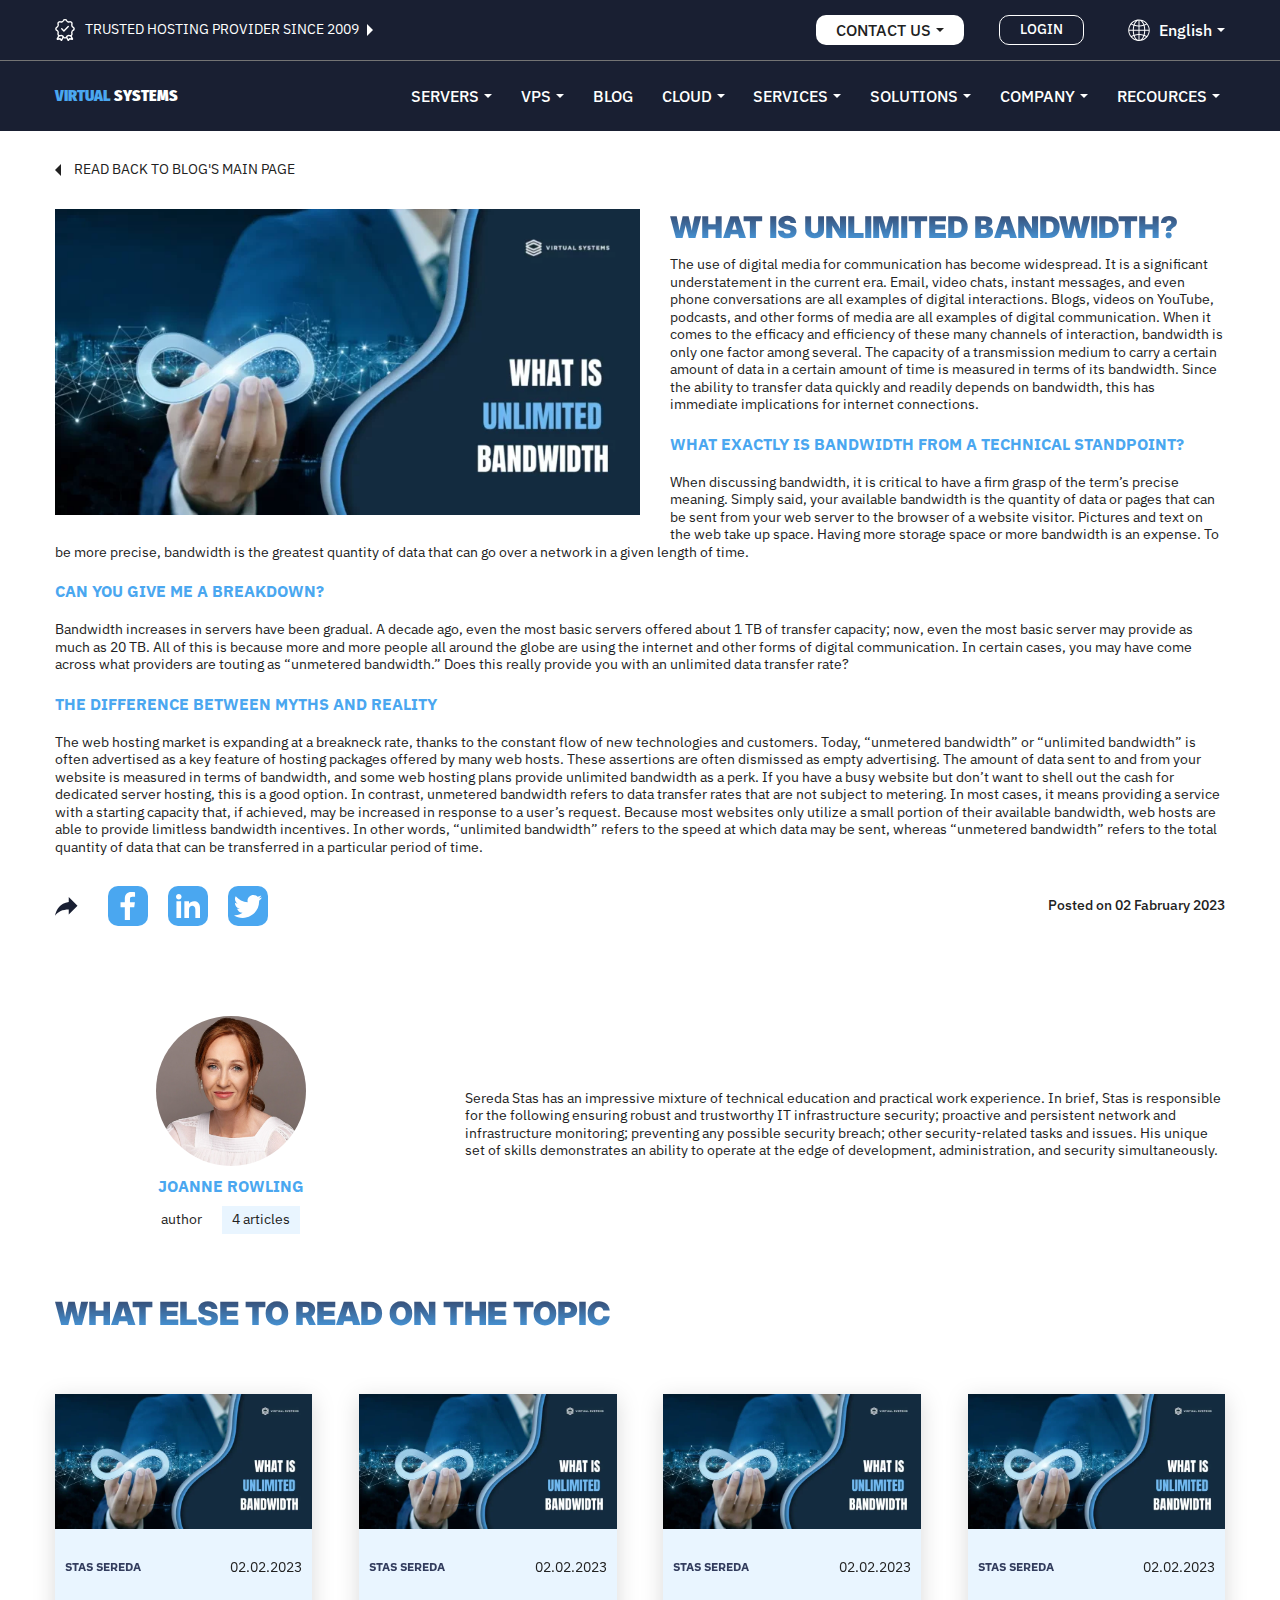
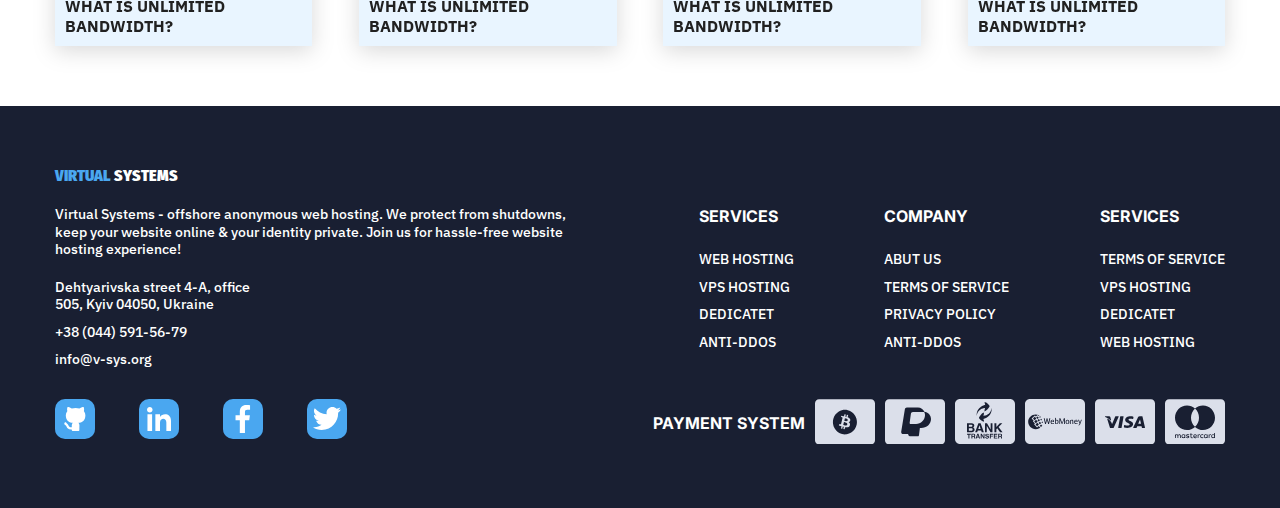
==== commit ee8e898c: "0302 1650" ====
--- a/article-page.html
+++ b/article-page.html
@@ -263,7 +263,7 @@
               </li>
 
               <li class="navbar__item">
-                <button class="dropdown__button" href="#">
+                <button class="dropdown__button">
                   Cloud<span class="menu-arrow"></span>
                 </button>
                 <ul class="dropdown__menu">
@@ -303,7 +303,7 @@
               </li>
 
               <li class="navbar__item">
-                <button class="dropdown__button" href="#">
+                <button class="dropdown__button">
                   Services<span class="menu-arrow"></span>
                 </button>
                 <ul class="dropdown__menu">
@@ -343,7 +343,7 @@
               </li>
 
               <li class="navbar__item">
-                <button class="dropdown__button" href="#">
+                <button class="dropdown__button">
                   Solutions<span class="menu-arrow"></span>
                 </button>
                 <ul class="dropdown__menu">
@@ -383,7 +383,7 @@
               </li>
 
               <li class="navbar__item">
-                <button class="dropdown__button" href="#">
+                <button class="dropdown__button">
                   Company<span class="menu-arrow"></span>
                 </button>
                 <ul class="dropdown__menu">
@@ -423,7 +423,7 @@
               </li>
 
               <li class="navbar__item">
-                <button class="dropdown__button" href="#">
+                <button class="dropdown__button">
                   Recources<span class="menu-arrow"></span>
                 </button>
                 <ul class="dropdown__menu">
@@ -461,37 +461,37 @@
                   </li>
                 </ul>
               </li>
-
-              <div class="mobile-menu__buttons">
-                <button class="button button--transparent button--sm">
-                  LOGIN
-                </button>
-
-                <div class="navbar__item navbar__item--width">
-                  <a class="dropdown__button button--lang">
-                    <svg class="planet-icon" width="40" height="40">
-                      <use href="./images/sprite.svg#planet-icon"></use>
-                    </svg>
-                    English <span class="menu-arrow"></span>
-                  </a>
-                  <ul
-                    class="dropdown__menu dropdown__menu--lang dropdown__menu--white"
-                  >
-                    <li>
-                      <a class="dropdown__link dropdown__link--black" href="#"
-                        >UA</a
-                      >
-                    </li>
-                    <li>
-                      <a class="dropdown__link dropdown__link--black" href="#"
-                        >Русский</a
-                      >
-                    </li>
-                    <li></li>
-                  </ul>
-                </div>
+            </ul>
+
+            <div class="mobile-menu__buttons">
+              <button class="button button--transparent button--sm">
+                LOGIN
+              </button>
+
+              <div class="navbar__item navbar__item--width">
+                <a class="dropdown__button button--lang">
+                  <svg class="planet-icon" width="40" height="40">
+                    <use href="./images/sprite.svg#planet-icon"></use>
+                  </svg>
+                  English <span class="menu-arrow"></span>
+                </a>
+                <ul
+                  class="dropdown__menu dropdown__menu--lang dropdown__menu--white"
+                >
+                  <li>
+                    <a class="dropdown__link dropdown__link--black" href="#"
+                      >UA</a
+                    >
+                  </li>
+                  <li>
+                    <a class="dropdown__link dropdown__link--black" href="#"
+                      >Русский</a
+                    >
+                  </li>
+                  <li></li>
+                </ul>
               </div>
-            </ul>
+            </div>
           </div>
         </div>
       </div>
@@ -510,7 +510,6 @@
       <section class="article-page__content">
         <article>
           <img
-            width="50%"
             class="article-page__image"
             src="./images/blog-article__1.webp"
             alt="Article illustration"
@@ -657,10 +656,13 @@
           >
             joanne rowling
           </h2>
-          <p class="author-section__label">author</p>
+          <div class="author-section__info">
+            <p class="author-section__label">author</p>
+            <p class="author__label">4 articles</p>
+          </div>
         </div>
 
-        <div class="author__info">
+        <div class="author-section__description">
           <p>
             Sereda Stas has an impressive mixture of technical education and
             practical work experience. In brief, Stas is responsible for the
@@ -671,8 +673,6 @@
             demonstrates an ability to operate at the edge of development,
             administration, and security simultaneously.
           </p>
-
-          <p class="author__label">4 articles</p>
         </div>
       </section>
 
--- a/css/main.min.css
+++ b/css/main.min.css
@@ -1 +1 @@
-*{font-family:var(--primary-font);font-size:14px;margin:0;line-height:1.25;padding:0;box-sizing:border-box}body{color:var(--primary-text-color)}ul{list-style:none;margin:0}h1,h2,h3,h4,h5,h6{margin:0}a{text-decoration:none;display:block}a:hover{text-decoration:none}img{display:block;height:auto}p{margin:0}label{margin:0}button:focus{outline:none}.vsys-container{padding-left:15px;padding-right:15px;margin-left:auto;margin-right:auto}@media screen and (min-width: 375px){.vsys-container{width:375px}}@media screen and (min-width: 768px){.vsys-container{width:768px}}@media screen and (min-width: 1200px){.vsys-container{width:1200px}}.section-title{font-family:var(--title-font);text-transform:uppercase;font-weight:900;font-size:32px;margin:0 0 60px 0}.section-title--gradient{background:-webkit-linear-gradient(#333d5e, #4aa7f0);-webkit-background-clip:text;-webkit-text-fill-color:rgba(0,0,0,0)}.section-title--white{color:var(--secondary-text-color)}.section-subtitle{font-size:16px;text-transform:uppercase;color:var(--primary-text-color);font-weight:700}.section-subtitle--blue{color:var(--accent-color)}.services-content__button{margin-top:20px}.menu-arrow{display:inline-block;width:0;height:0;margin-left:5px;border-top:4px dashed;border-top:4px solid\9 ;border-right:4px solid rgba(0,0,0,0);border-left:4px solid rgba(0,0,0,0)}.menu-arrow--big{border-top:6px dashed;border-top:6px solid\9 ;border-right:6px solid rgba(0,0,0,0);border-left:6px solid rgba(0,0,0,0)}.menu-arrow--right{transform:rotate(-90deg)}.menu-arrow--left{transform:rotate(90deg)}.text--lightblue{font-weight:600;color:var(--light-blue-text)}.dropdown__button{border:none;background-color:rgba(0,0,0,0);color:var(--secondary-text-color);font-size:16px;text-transform:uppercase;font-weight:500;padding:15px 5px;align-items:center;display:flex;transition:color var(--timing-function)}.dropdown__button:hover,.dropdown__button:focus{color:var(--accent-color);outline:none}.button{display:flex;justify-content:center;text-align:center;text-transform:uppercase;font-weight:500;padding:10px 20px;border-radius:10px;white-space:nowrap;cursor:pointer;transition:color var(--timing-function),border var(--timing-function),background-color var(--timing-function),background var(--timing-function);height:max-content;width:max-content}.button--transparent{color:var(--secondary-text-color);background-color:rgba(0,0,0,0);border:1px solid var(--primary-background-color);transition:border var(--timing-function),background-color var(--timing-function),color var(--timing-function)}.button--transparent:hover{color:var(--accent-color);background-color:var(--primary-background-color)}.button--sm{padding:5px 20px}.button--white{color:var(--primary-text-color);background-color:var(--primary-background-color)}.button--white:hover,.button--white:focus{color:var(--accent-color);border-color:var(--light-blue-text)}.button--red{color:#f26666;border:1px solid #f26666;background-color:var(--primary-background-color)}.button--red:hover,.button--red:focus{color:var(--secondary-text-color);background-color:#f26666;border-color:var(--light-blue-text)}.button--light{background-color:var(--primary-background-color);color:var(--accent-color);border:1px solid #88c8fa}.button--border{border:none}.button--light:hover,.button--light:focus{background:var(--accent-color);color:var(--secondary-text-color)}.btn-grad{background:linear-gradient(0deg, #144da4, transparent) #144da4;color:var(--secondary-text-color)}.btn-grad:hover,.btn-grad:focus{background:linear-gradient(0deg, #144da4, transparent) #4aa7f0}.dropdown__menu{background-color:var(--secondary-background-color);z-index:1;position:absolute;top:58px;left:0;display:none;padding:0}.dropdown__menu--white{background-color:var(--primary-background-color)}.dropdown--mt14{margin-top:-14px}.dropdown__link{color:var(--secondary-text-color);text-transform:uppercase;white-space:nowrap;padding:10px 15px;transition:background-color var(--timing-function)}.dropdown__link:hover,.dropdown__link:focus{background-color:var(--light-blue-text);color:var(--secondary-background-color)}@media screen and (max-width: 1199px){.dropdown__button{font-size:12px}}.dropdown__button--open+.dropdown__menu{display:block}.dropdown__link--black{color:var(--primary-text-color)}@media screen and (max-width: 767px){.section-title{font-size:24px;margin:0 0 30px 0;text-align:center}.dropdown__link{color:var(--secondary-text-color);transition:color var(--timing-function),background-color var(--timing-function)}.dropdown__link:hover{color:var(--primary-text-color)}.dropdown__button--open~.dropdown__menu{max-height:35rem}.dropdown__button{padding-left:0;padding-right:0;width:100%;justify-content:space-between}.dropdown__menu{background-color:rgba(255,255,255,.1);width:100%;display:block;position:relative;overflow:hidden;max-height:0;transition:max-height var(--timing-function);top:0}}.hotprice-gif{position:absolute;top:0px;left:10px}:root{--primary-font: "IBM Plex Sans", sans-serif;--logo-font: "Fira Sans Condensed", sans-serif;--title-font: "Inter", sans-serif;--buttons-font: "Inter", sans-serif;--primary-text-color: #212121;--secondary-text-color: #ffffff;--light-blue-text: #a8d5f8;--grey-text-color: #6c6c6c;--price-accent-color: #333d5e;--price-card-bcg: #e9f5ff;--accent-color: #4aa7f0;--primary-background-color: #ffffff;--secondary-background-color: #191f32;--opacity-text-color: rgba(255, 255, 255, 0.6);--timing-function: 300ms cubic-bezier(0.2, 0, 0.7, 1)}.page-header{background-color:var(--secondary-background-color);position:sticky;top:-60px;z-index:10}.topbar{padding:10px 0;display:flex;justify-content:space-between;align-items:center;gap:30%}.topbar--bottomline{border-bottom:1px solid #747474}.topbar-quality{color:var(--secondary-text-color);display:flex;align-items:center;width:50%}.topbar-quality__link{color:var(--secondary-text-color);position:relative;white-space:nowrap;display:flex;align-items:center;transition:color var(--timing-function);margin-left:-10px}.topbar-quality__link:hover,.topbar-quality__link:focus{color:var(--light-blue-text)}.topbar-quality__svg{fill:rgba(0,0,0,0);transform:scale(0.8)}.planet-icon{fill:currentColor;transform:scale(0.8)}.big-arrow{fill:currentColor}.topbar-buttons{display:flex;align-items:center;justify-content:space-between;width:50%}.button--lang{padding:0;border:none;display:flex;align-items:center;text-transform:none;width:100%;background-color:rgba(0,0,0,0)}.button--lang:hover{color:var(--light-blue-text)}.dropdown__menu--lang{width:100%;margin-top:-8px}.navbar{display:flex;justify-content:space-between;align-items:center;padding:10px 0}.navbar__list{display:flex;justify-content:space-between;align-items:center}.navbar__item{cursor:pointer;position:relative}.vsys-logo{font-family:var(--logo-font);font-size:16px;font-weight:900;text-transform:uppercase;color:var(--secondary-text-color);position:relative;white-space:nowrap}.vsys-logo:hover{color:var(--secondary-text-color);text-decoration:none}.vsys-logo__virtual{font-size:16px;font-weight:900;font-family:var(--logo-font);color:#4aa7f0}.mobile-open{overflow:hidden}.menu-button{cursor:pointer;display:none;margin:0;padding:0;border:none;background-color:rgba(0,0,0,0);z-index:2}.menu-button .icon-close{display:none}.icon-menu{fill:currentColor}.icon-close{fill:currentColor}.menu-button.is-open .icon-close{display:block}.menu-button.is-open .icon-menu{display:none}.menu-social{display:none}.site-nav__link.site-nav__link--active{color:var(--accent-color)}.mobile-menu{width:70%}.mobile-menu__buttons{display:none}@media screen and (max-width: 1199px){.topbar{gap:5%}.mobile-menu{width:100%;flex-basis:fit-content}.vsys-logo,.vsys-logo__virtual{font-size:12px}}@media screen and (max-width: 767px){.topbar{display:none}.page-header{top:0}.topbar{gap:5%;padding:5px 0}.topbar-quality{display:none}.topbar-buttons{width:100%}.menu-button{display:inline-flex;margin:0;padding:0;border:none;background-color:rgba(0,0,0,0);z-index:2;color:#f0f8ff}.mobile-menu{position:fixed;overflow-y:scroll;left:0;top:51px;width:100vw;height:calc(100vh - 51px);height:calc(100dvh - 51px);background:linear-gradient(180deg, #191f32 2.92%, #305e8a 49.72%, #4aa7f0 97.41%);z-index:1;opacity:0;padding-top:40px;padding-bottom:40px;transition:transform var(--timing-function),opacity var(--timing-function);pointer-events:none}.mobile-menu.is-open{opacity:1;transform:translateY(0%);pointer-events:all}.mobile-menu .mobile-menu__container{width:fit-content;margin:0 auto}.mobile-menu .navbar__list{flex-flow:column}.navbar__item{width:100%}.dropdown__menu--lang{background-color:var(--primary-background-color);z-index:5;position:absolute;top:52px}.dropdown__menu--lang .dropdown__link{color:var(--primary-text-color)}.mobile-menu__buttons{width:100%;display:flex;justify-content:space-between;margin-top:20px;align-items:center}.navbar__item--width{width:100px}.button--lang{width:100%}}.hero{position:relative;background:linear-gradient(180deg, #191f32 2.92%, #305e8a 49.72%, #4aa7f0 97.41%);padding-top:40px;padding-bottom:100px}.hero__background{background-image:url(../images/hero-decor.svg);background-size:contain;background-repeat:no-repeat;background-position:bottom;width:100%;height:100%;position:absolute;bottom:0px}.hero__content{height:100%;display:flex;flex-flow:column;position:relative;justify-content:space-between;gap:30px}.hero__title{font-family:var(--title-font);font-weight:900;font-size:40px;line-height:1.3;width:100%;letter-spacing:2px;text-transform:uppercase;color:#fff}.hero__thumb{display:flex;justify-content:space-between}.hero__info{display:flex;flex-flow:column;justify-content:space-between;gap:30px;width:70%}.hero__description{color:var(--secondary-text-color);font-size:18px}.hero__buttons{display:flex;gap:20px}.hero__image{display:flex;justify-content:center;width:25%}.hero__svg{width:80%}@media screen and (max-width: 1199px){.hero__title{font-size:36px}.hero{padding-bottom:80px}.hero__thumb{display:flex}.hero__image{display:none}.hero__thumb{flex-flow:column-reverse}.hero__info{width:100%}.hero__buttons{gap:80px;justify-content:center}.hero__title--nowrap{display:none}}@media screen and (max-width: 767px){.hero{padding-top:20px;padding-bottom:60px}.hero__buttons{flex-flow:column}.hero__title{font-size:26px;margin-bottom:0}.hero__image{transform:scale(0.7)}.hero__description{font-size:16px}.hero__buttons{align-items:center;gap:20px}}#serversContent,#hostingContent,#cloudContent,#servicesContent{display:none}#servers_button:checked~#serversContent,#hosting_button:checked~#hostingContent,#cloud_button:checked~#cloudContent,#services_button:checked~#servicesContent{display:block}#servers_button:checked~.services-menu label[for=servers_button],#hosting_button:checked~.services-menu label[for=hosting_button],#cloud_button:checked~.services-menu label[for=cloud_button],#services_button:checked~.services-menu label[for=services_button]{background-color:var(--primary-background-color);color:var(--accent-color);border-radius:10px 10px 0 0}input[type=radio]{opacity:0;position:absolute;top:0;left:0;margin:0}.services{padding-bottom:80px}.services-label__box{display:flex;gap:80px;margin-bottom:20px}.services-label__title{color:var(--accent-color)}.services__container{padding-top:60px;position:relative}.services-menu{width:100%;display:flex;justify-content:space-between;gap:5%;position:absolute;transform:translateY(-100%);top:0;left:0}.services-menu__item{width:25%;border-radius:10px 10px 0 0;transition:background-color var(--timing-function)}.services-menu__item:hover{background-color:rgba(255,255,255,.3)}.services-menu__label{font-size:16px;font-weight:500;color:var(--secondary-text-color);text-transform:uppercase;cursor:pointer;display:flex;align-items:center;justify-content:center;gap:10px;padding:20px 30px}.services-cards__list{display:flex;justify-content:space-between;gap:30px;margin-bottom:60px}.services-cards__item{width:23%;padding:30px 20px;border-radius:10px;transition:transform var(--timing-function),filter var(--timing-function),outline var(--timing-function);filter:drop-shadow(0px 5px 11px rgba(0, 0, 0, 0.15))}.services-cards__item:hover{filter:drop-shadow(0px 5px 11px rgba(0, 0, 0, 0.3));transform:scale(1.02)}.services-cards__item>a{margin:30px 0 0 0}.services-cards__item .button{margin:0 auto}.services-cards__item--blue{position:relative;background-color:var(--price-card-bcg)}.services-cards__item--white{background-color:var(--primary-background-color)}.services-cards__item--white:hover{outline:none}.services-cards__title{text-align:center;margin-bottom:20px}.services-cards__price{font-family:var(--title-font);font-weight:900;color:#144da4;font-size:18px;max-width:fit-content;margin:0 auto;text-align:center;margin-bottom:20px}.services-cards__info{display:flex;justify-content:space-between;font-size:12px;opacity:.6;margin-bottom:6px}.services-cards__value{font-size:12px;text-align:right;opacity:1}.services-cards__checkmark{font-size:18px}.serversContent{width:100%}.services-dedicated__title{display:flex;align-items:center;justify-content:space-between;margin-bottom:10px;transition:color var(--timing-function)}.services-dedicated__list{justify-content:space-between;flex-wrap:wrap;display:flex;row-gap:40px;margin-bottom:60px}.services-dedicated__item{width:30%}.services-dedicated__item:hover .services-dedicated__title{color:var(--accent-color)}.services-vps__list{gap:30px;display:flex;justify-content:space-between}.services-vps__item{width:25%}.services-vps__item a{width:100%}.services-content__list{display:flex;justify-content:space-between;gap:30px}.services-content__item{padding:0 20px;width:25%}.services-content__title{margin-bottom:20px}@media screen and (max-width: 1199px){.services-menu{gap:0}.services-cards__list{flex-wrap:wrap;justify-content:space-around;gap:50px}.services-cards__item{width:40%}.services-vps__list{flex-wrap:wrap;gap:30px}.services-vps__item{width:45%}}@media screen and (max-width: 767px){.services-menu__item .menu-arrow--big{display:none}.services-dedicated__item{width:100%}.services-cards__item{width:80%}.services-vps__list{width:100%;justify-content:center;flex-wrap:wrap;gap:40px}.services-vps__item{width:60%;margin:0 auto}}.faq{position:relative;padding-bottom:120px;padding-top:80px}.faq__background{background-image:url(../images/faq-bcg.svg);background-size:60vw;background-repeat:no-repeat;background-position:top right;top:0;left:0;right:0;bottom:0;margin-top:60px;position:absolute;pointer-events:none}.accordion{width:50%;position:relative}.accordion__item{border-bottom:1px solid var(--grey-text-color);margin-top:10px}.accordion__item:hover .section-subtitle{color:var(--accent-color)}.accordion__btn{width:100%;border:none;background-color:rgba(0,0,0,0);justify-content:space-between;display:flex;align-items:center;padding:10px 0;transition:color var(--timing-function),transform var(--timing-function);cursor:pointer}.accordion__btn:focus .accordion__title{color:var(--accent-color)}.accordion__btn:focus~.accordion__info{max-height:4rem}.accordion__btn:focus .menu-arrow--right{transform:rotate(0deg)}.accordion__title{width:100%;display:flex;align-items:center;justify-content:space-between;transition:color var(--timing-function)}.accordion__info{color:var(--grey-text-color);max-height:0rem;overflow:hidden;font-weight:500;line-height:1.25;margin-bottom:10px;transition:max-height var(--timing-function)}.accordion__svg{fill:currentColor}@media screen and (max-width: 1199px){.accordion{width:100%}}@media screen and (max-width: 767px){.faq{position:relative;padding-bottom:60px;padding-top:30px}}.advantages{padding-bottom:80px}.advantages-steps{display:flex;justify-content:space-between;margin-bottom:60px;column-gap:60px}.advantages-steps__list{justify-content:space-between;width:100%;display:flex;gap:30px}.advantages-steps__item{width:30%}.advantages-steps .section-subtitle{margin-bottom:30px}.advantages__list{row-gap:40px;justify-content:space-between;display:flex;flex-wrap:wrap}.advantages__item{width:30%}.advantages__subtitle{text-align:center;margin-bottom:30px}.advantages__image{display:block;margin:0 auto 20px}@media screen and (max-width: 1199px){.advantages__item{width:45%}}@media screen and (max-width: 767px){.advantages-steps{flex-flow:column;margin-bottom:30px}.advantages-steps img{margin:0 auto 30px;width:50%}.advantages-steps .section-title{text-align:center}.advantages-steps__section{justify-content:center}.advantages-steps__list{width:100%;flex-flow:column;gap:40px}.advantages-steps__item{width:100%}.advantages__item{width:100%}}.contact{background:linear-gradient(180deg, #191f32 2.92%, #305e8a 49.72%, #4aa7f0 97.41%);padding-top:60px;padding-bottom:120px;position:relative}.contact__background-img{background-image:url(../images/contact-decor.svg);background-size:contain;background-repeat:no-repeat;background-position:bottom;width:100%;height:100%;position:absolute;bottom:0px;pointer-events:none}.contact__container{display:flex;justify-content:space-around;align-items:center;position:relative}.contact .section-title{margin-bottom:10px}.contact__call{color:var(--secondary-text-color);font-size:18px}@media screen and (max-width: 767px){.contact{padding-top:30px;padding-bottom:30px}.contact__container{display:flex;flex-flow:column;gap:60px;align-items:center}.contact__call{text-align:center}}.values{padding-top:80px;padding-bottom:80px}.values__box{display:flex;align-items:center;justify-content:space-between;gap:30px}.values__content--1{width:60%;display:flex;flex-flow:column;gap:30px}.values__content--2{width:40%}.values__description{margin-bottom:30px}.values__text{white-space:nowrap}.values__list--img{display:flex;flex-flow:column;gap:20px}.values__list__content{width:100%;display:flex;flex-flow:column;gap:20px}.values__item{width:100%;display:flex;justify-content:space-between;align-items:center}.values__illusrtation{width:85px}.values__svg{margin:0 auto}.values__text{width:70%;font-size:12px}.values h3{margin-bottom:30px}@media screen and (max-width: 1199px){.values__content--1{gap:20px;width:50%}.values__content--1 .section-subtitle{margin-bottom:10px}.values__content--2{width:50%}.values__item{gap:20px}.values__text{white-space:normal}}@media screen and (max-width: 767px){.values{padding-top:30px;padding-bottom:30px}.values__content--1{width:100%}.values__content--2{width:100%}.values__box{flex-flow:column;gap:30px}}.payment{background:linear-gradient(180deg, #191f32 2.92%, #305e8a 49.72%, #4aa7f0 97.41%);padding-top:60px;padding-bottom:60px}.payment__list{display:flex;justify-content:space-between}@media screen and (max-width: 767px){.payment{padding-top:30px;padding-bottom:30px}.payment__list{justify-content:space-between;gap:30px;flex-wrap:wrap}}.reviews{padding-top:80px;padding-bottom:80px}.reviews__list{display:flex;justify-content:space-between}.reviews__item{width:15%}.reviews__logo{width:100%}.reviews__svg{display:flex;width:100%}.reviews__link{height:100%;display:flex;flex-flow:column;justify-content:space-around}.reviews__svg--box{margin:0 0 0 auto}@media screen and (max-width: 1199px){.reviews__list{flex-wrap:wrap}}@media screen and (max-width: 767px){.reviews{padding-top:60px;padding-bottom:60px}.reviews__list{gap:60px}.reviews__item{width:40%}}.couverage{padding-bottom:80px}.couverage .section-title{margin-bottom:30px}.couverage__content{align-items:center;display:flex;gap:60px}.couverage__description{width:40%}.couverage__map{width:60%;position:relative}.couverage__svg{width:100%}.couverage__marker{position:absolute;transform-origin:bottom}.couverage__marker:hover{animation:pulsate-bck .5s ease-in-out infinite both}.couverage__marker--kyiv{top:11%;right:40%}.couverage__marker--amsterdam{top:5%;right:58%}.couverage__marker--seattle{bottom:61%;left:1%}@keyframes pulsate-bck{0%{transform:scale(1.2)}50%{transform:scale(1)}100%{transform:scale(1.2)}}.couverage__description:has(.couverage__item--kyiv:hover)~.couverage__map .couverage__marker--kyiv,.couverage__description:has(.couverage__item--amsterdam:hover)~.couverage__map .couverage__marker--amsterdam,.couverage__description:has(.couverage__item--seattle:hover)~.couverage__map .couverage__marker--seattle{animation:pulsate-bck .5s ease-in-out infinite both}.couverage__list{display:flex;flex-flow:column}.couverage__item{cursor:pointer;padding-top:10px;padding-bottom:10px}.couverage__name{align-items:center;gap:10px;display:flex}@media screen and (max-width: 1199px){.couverage__content{gap:30px;flex-flow:column}.couverage__description{width:100%}.couverage__map{width:100%}.couverage .section-title{margin-bottom:30px}.couverage__marker--kyiv{top:13%;right:40%}.couverage__marker--amsterdam{top:7%;right:59%}}@media screen and (max-width: 767px){.couverage{padding-bottom:30px}.couverage__marker--kyiv{top:-2%;right:38%}.couverage__marker--amsterdam{top:-8%;right:56%}.couverage__marker--seattle{left:-1%}}.vsys-footer{background-color:var(--secondary-background-color);padding:60px 0}.vsys-footer .vsys-logo{margin-bottom:20px}.footer__content{width:100%;display:flex;justify-content:space-between;gap:10%}.footer__info{min-width:45%}.footer__description{color:var(--secondary-text-color);font-weight:500;margin-bottom:20px}.footer-contact__link{color:var(--secondary-text-color);font-style:normal;font-weight:500;transition:color var(--timing-function)}.footer-contact__link:hover{color:var(--accent-color);text-decoration:none}.footer-contact__item:not(:last-child){margin-bottom:10px}.footer-nav{min-width:45%;justify-content:space-between;display:flex}.footer__subtitle{font-family:var(--title-font);font-size:16px;font-weight:700;color:var(--secondary-text-color)}.footer-nav__link{color:var(--secondary-text-color);font-weight:500;padding:5px 0;transition:color var(--timing-function);text-transform:uppercase}.footer-nav__link:hover{color:var(--accent-color);text-decoration:none}.footer__box{display:flex;flex-flow:column;gap:20px}.footer__thumb{display:flex;justify-content:space-between;gap:30%;margin-top:30px}.footer-social__list{min-width:25%;display:flex;justify-content:space-between}.footer-social__link{color:var(--secondary-text-color);display:flex;align-items:center;justify-content:center;background-color:var(--accent-color);border-radius:10px;width:40px;height:40px;transition:color var(--timing-function),background-color var(--timing-function)}.footer-social__link:hover{color:var(--accent-color);background-color:rgba(0,0,0,0)}.footer-social__svg{display:flex;justify-content:center;align-items:center}.footer-social__svg--color{fill:currentColor}.footer-payment__list{min-width:45%;display:flex;gap:10px;justify-content:space-between;align-items:center}.footer-payment__item{align-items:center}.footer-payment__img{width:60px;height:45px}.footer-payment>.footer__subtitle{width:70px;align-items:center;font-size:14px}@media screen and (max-width: 1199px){.footer__content{flex-flow:column;gap:30px}.footer__thumb{flex-flow:column;gap:30px}.footer-social__list{margin:0 auto;width:50%}.footer-payment{width:100%}.footer-payment .footer__subtitle{display:none}.footer-payment__list .footer__subtitle{display:none}}@media screen and (max-width: 767px){.footer-payment{row-gap:20px;flex-wrap:wrap;width:100%}.footer-social__list{width:50%}.footer__box{width:30%}.footer-social__list{width:85%;display:flex;margin:0 auto}.footer-payment__list{row-gap:20px;flex-wrap:wrap}.footer-payment__item{width:30%;display:flex;justify-content:center}}.splide__pagination{bottom:12px;left:inherit;padding:0;position:absolute;right:110px;z-index:1}.splide__pagination__page{margin:3px 8px}@media screen and (max-width: 1199px){.hero{padding-bottom:100px}.hero__svg{width:100%}.hero__image{margin:0 auto 40px}.splide__pagination{top:-200px;left:0;right:0}}@media screen and (max-width: 767px){.hero__image{display:none}.hero__thumb{margin-bottom:30px}.hero__thumb{padding-bottom:60px;margin-bottom:0}.hero__description{margin-bottom:0}.splide__pagination{top:auto;bottom:125px}}.dedicated-contact .section-title{margin-bottom:30px}.dedicated-contact__background{background:linear-gradient(165.95deg, rgba(74, 167, 240, 0.76) 10.01%, #e0f1ff 101.3%);position:relative}.dedicated-contact__background--svg{background-image:url(/images/dedicated-background__image.svg);background-size:contain;background-repeat:no-repeat;background-position:bottom;width:100%;bottom:0}.dedicated-contact__content{display:flex;align-items:center;gap:60px;padding:60px 60px}@media screen and (max-width: 1199px){.dedicated-contact .section-title{text-align:center}.dedicated-contact__content{flex-flow:column;gap:30px}}@media screen and (max-width: 767px){.dedicated-contact__content{padding-left:0;padding-right:0}}.bonuses{padding-top:60px;padding-bottom:60px}.bonuses .services-dedicated__title{margin-bottom:0}.bonuses__list{row-gap:20px;display:flex;flex-wrap:wrap}.bonuses__item{display:flex;align-items:center;gap:20px;width:50%}.bonuses__svg{fill:currentColor}.bonuses__checkmark{color:var(--accent-color);font-size:34px}@media screen and (max-width: 767px){.bonuses__item{width:100%}}.dedicated-agvantages{padding-top:60px;padding-bottom:60px}.dedicated-agvantages__content{display:flex;gap:60px}.dedicated-agvantages__image{width:300px;order:2}.dedicated-agvantages__description{font-size:16px;order:1}@media screen and (max-width: 767px){.dedicated-agvantages__content{flex-flow:column;gap:30px}.dedicated-agvantages__image{margin:0 auto;width:200px;order:1}.dedicated-agvantages__description{order:2}}.price-dedicated{padding-top:60px;padding-bottom:60px}.price-dedicated__container{gap:30px;display:flex;margin-bottom:60px;align-items:center;justify-content:space-between}.price-billing__item{transition:filter var(--timing-function)}.price-billing__item:hover{filter:drop-shadow(0px 11px 5px rgba(0, 0, 0, 0.15))}.price-dedicated__card{background-color:var(--price-card-bcg);border-radius:10px;padding:20px;justify-content:space-around;align-items:center;display:flex;gap:30px;margin-bottom:30px;transition:transform var(--timing-function),filter var(--timing-function),outline var(--timing-function);position:relative}.price-dedicated__card .services-cards__title{margin-bottom:0}.price-dedicated__label::before{content:"";text-align:center;position:absolute;top:15px;left:-10px;padding:3px 10px;color:var(--secondary-text-color);border-radius:3px}.price-dedicated__label--red::before{content:"sold out";background-color:#f26666}.price-dedicated__label--green::before{content:"in stock";background-color:#61ce58}.price-dedicated__label--orange::before{content:" 1 in stock";background-color:#ffb015}.price-dedicated__gif{position:absolute;top:0;left:5px}.price-dedicated__card:hover{filter:drop-shadow(0px 5px 11px rgba(0, 0, 0, 0.3));transform:scale(1.02)}.price-billing__button{background-color:var(--primary-background-color);border:1px SOLID var(--accent-color);padding:10px 20px;border-radius:10px}.price-billing__button p{text-transform:uppercasece__list;margin-top:5px}.price-billing__button--blue{background-color:var(--price-card-bcg)}.price-dedicated__list{display:flex;flex-wrap:wrap;justify-content:space-between;gap:20px;width:70%}.price-dedicated__item{width:16%}.price-dedicated__tariff{width:10%}.price-dedicated__box{display:flex;flex-flow:column;gap:20px;justify-content:space-between;width:20%;align-items:center}.price-dedicated__box .button{width:100%}.price-dedicated__info{font-size:12px;display:flex;text-align:left;flex-wrap:nowrap;opacity:1}.price-dedicated__info:not(:last-child){margin-bottom:10px}.price-dedicated__info--uppercase{text-transform:uppercase;opacity:.5}.price-dedicated__price{margin:0;font-size:18px}.price-dedicated__price--crossed{opacity:.6;text-decoration:line-through;margin-right:10px}.price-dedicated__content{display:flex;align-items:center;justify-content:space-between;gap:20px}.price-billing__buttons{display:flex}@media screen and (max-width: 1199px){.price-dedicated__content>.section-subtitle{width:150px}.price-dedicated__container{row-gap:30px;flex-flow:column}.price-dedicated__content{margin:0 auto 0 0}}@media screen and (max-width: 767px){.price-dedicated__content{width:100%;flex-flow:column}.price-dedicated__card{flex-flow:column}.price-dedicated__list{justify-content:space-around;width:90%;row-gap:20px}.price-dedicated__item{width:45%}.price-dedicated__box{width:100%}.price-dedicated__tariff{width:100%}.price-billing__button{padding:5px 10px}.price-billing__button .section-subtitle{font-size:12px}}.dedicated-hero{background:linear-gradient(165.95deg, rgba(74, 167, 240, 0.76) 10.01%, #e0f1ff 101.3%);padding-top:100px}.dedicated-hero__background{background-image:url(/images/dedicated-background__image.svg)}.hero-dedicated{padding-bottom:60px}.hero-dedicated__list{list-style:disc;color:var(--secondary-text-color);padding-left:18px}.hero-dedicated__text{color:var(--secondary-text-color);font-size:24px}.hero-dedicated__item:not(:last-child){margin-bottom:10px}.hero-dedicated__svg{width:90%}.dedicated-faq__background{background-image:url(/images/dedicated-faq_background.svg)}.dedicated-services{padding-top:60px;padding-bottom:60px}.dedicated-services .services-vps__list{margin-bottom:60px}.dedicated-services__list{margin-bottom:0}@media screen and (max-width: 1199px){.hero-dedicated__text{font-size:20px}}@media screen and (max-width: 767px){.hero-dedicated__text{font-size:16px}.dedicated-hero .hero{padding-bottom:60px}.dedicated-hero .hero__thumb{padding-bottom:0}}.nvme-ssd .section-title{margin-bottom:30px}.nvme-data{padding-bottom:60px}.price-billing__buttons--gap{gap:10px;justify-content:space-between}.nvme-data__list{display:flex;justify-content:space-around}.nvme-data__item{width:20%}.nvme-data__description{text-align:center}.nvme-ssd{padding-bottom:60px}.nvme-ssd__box{width:50%;display:flex;flex-flow:column;gap:30px}.nvme-ssd__list{width:50%}.nvme-ssd__content{display:flex;justify-content:space-between;align-items:center;gap:60px}.nvme-ssd .bonuses__item{width:100%}.nvme-ssd__image{margin:0 auto}.services-cards__list--jc{justify-content:center}@media screen and (max-width: 767px){.nvme-data__list{flex-flow:column;gap:30px}.nvme-data__item{width:100%}.nvme-ssd__content{flex-flow:column}.nvme-ssd__box{width:100%}.nvme-ssd__image{width:150px}.nvme-ssd__list{width:100%}}.blog__title{margin-top:60px}.main-blog__list{justify-content:space-between;padding-bottom:60px;display:flex}.main-blog__item{display:flex;width:30%;justify-content:space-between;background-color:var(--price-card-bcg);transition:box-shadow var(--timing-function),transform var(--timing-function);filter:drop-shadow(0px 5px 11px rgba(0, 0, 0, 0.15))}.main-blog__item:hover{box-shadow:0px 1px 1px rgba(0,0,0,.12),0px 4px 4px rgba(0,0,0,.06),1px 4px 6px rgba(0,0,0,.16);transform:scale(1.02)}.main-blog__item:hover .main-blog__text{transform:translateY(0)}.main-blog__description{overflow:hidden;position:relative}.main-blog__thumb{display:flex;flex-flow:column;gap:10px;padding:0 10px 10px}.main-blog__info{display:flex;justify-content:space-between}.main-blog__author{width:100%}.main-blog__text{display:flex;background-color:var(--primary-background-color);align-items:center;justify-content:center;position:absolute;padding:10px;top:0;left:0;width:100%;height:100%;transform:translateY(100%);transition:transform var(--timing-function)}.main-blog__title{text-transform:inherit}.main-blog__image{width:100%}.tag__list{display:flex;flex-flow:wrap;gap:10px;margin-bottom:60px}.tag__item{background-color:var(--price-card-bcg)}.tag__link{height:100%;font-size:14px;color:var(--accent-color);padding:5px 10px}.tag__link:hover{color:var(--accent-color)}.tag__item:hover{outline:1px solid var(--accent-color)}.tag__subtitle{display:flex;align-items:center}.blog-article__list{flex-flow:wrap;row-gap:30px}.blog-article__item{width:22%}.author__section{display:flex;align-items:center;justify-content:space-between;padding-top:60px;padding-bottom:60px}.author-page__breadcrumbs{color:var(--primary-text-color);display:flex;align-items:center;gap:10px;margin-top:30px;margin-left:-8px;transition:color var(--timing-function)}.author-page__breadcrumbs:hover{color:var(--accent-color)}.author__content{width:30%;display:flex;flex-flow:column;align-items:center}.author__info{width:65%}.author-section__image{width:150px;border-radius:100%}.author-section__name{margin-top:20px}.author-section__list{flex-flow:wrap;row-gap:60px}.author-section__item{width:30%}.author__label{width:fit-content;padding:5px 10px;background-color:var(--price-card-bcg);margin-top:20px}.article-page__content{padding:30px 0}.article-page__image{float:left;margin-right:30px;margin-bottom:20px}.article-page__title{font-size:30px;margin-bottom:10px}.article-page__label{display:block;font-weight:500}.article-page__subtitle{margin:20px 0}.share-article{display:flex;align-items:center;justify-content:space-between;margin-top:30px}.share-article__content{display:flex;align-items:center;gap:30px}.share-article__item{color:var(--primary-background-color)}.share-article__link{color:var(--secondary-text-color);display:flex;align-items:center;justify-content:center;background-color:var(--accent-color);border-radius:10px;width:40px;height:40px;transition:color var(--timing-function),background-color var(--timing-function)}.share-article__link:hover{background-color:var(--primary-background-color);color:var(--accent-color)}.share-article__icon{color:var(--secondary-background-color)}.share-article__image{fill:currentColor}.share-article__list{display:flex;gap:20px}/*# sourceMappingURL=main.min.css.map */+*{font-family:var(--primary-font);font-size:14px;margin:0;line-height:1.25;padding:0;box-sizing:border-box}body{color:var(--primary-text-color)}ul{list-style:none;margin:0}h1,h2,h3,h4,h5,h6{margin:0}a{text-decoration:none;display:block}a:hover{text-decoration:none}img{display:block;height:auto}p{margin:0}label{margin:0}button:focus{outline:none}.vsys-container{padding-left:15px;padding-right:15px;margin-left:auto;margin-right:auto}@media screen and (min-width: 375px){.vsys-container{width:375px}}@media screen and (min-width: 768px){.vsys-container{width:768px}}@media screen and (min-width: 1200px){.vsys-container{width:1200px}}.section-title{font-family:var(--title-font);text-transform:uppercase;font-weight:900;font-size:32px;margin:0 0 60px 0}.section-title--gradient{background:-webkit-linear-gradient(#333d5e, #4aa7f0);-webkit-background-clip:text;-webkit-text-fill-color:rgba(0,0,0,0)}.section-title--white{color:var(--secondary-text-color)}.section-subtitle{font-size:16px;text-transform:uppercase;color:var(--primary-text-color);font-weight:700}.section-subtitle--blue{color:var(--accent-color)}.services-content__button{margin-top:20px}.menu-arrow{display:inline-block;width:0;height:0;margin-left:5px;border-top:4px dashed;border-top:4px solid\9 ;border-right:4px solid rgba(0,0,0,0);border-left:4px solid rgba(0,0,0,0)}.menu-arrow--big{border-top:6px dashed;border-top:6px solid\9 ;border-right:6px solid rgba(0,0,0,0);border-left:6px solid rgba(0,0,0,0)}.menu-arrow--right{transform:rotate(-90deg)}.menu-arrow--left{transform:rotate(90deg)}.text--lightblue{font-weight:600;color:var(--light-blue-text)}.dropdown__button{border:none;background-color:rgba(0,0,0,0);color:var(--secondary-text-color);font-size:16px;text-transform:uppercase;font-weight:500;padding:15px 5px;align-items:center;display:flex;transition:color var(--timing-function)}.dropdown__button:hover,.dropdown__button:focus{color:var(--accent-color);outline:none}.button{display:flex;justify-content:center;text-align:center;text-transform:uppercase;font-weight:500;padding:10px 20px;border-radius:10px;white-space:nowrap;cursor:pointer;transition:color var(--timing-function),border var(--timing-function),background-color var(--timing-function),background var(--timing-function);height:max-content;width:max-content}.button--transparent{color:var(--secondary-text-color);background-color:rgba(0,0,0,0);border:1px solid var(--primary-background-color);transition:border var(--timing-function),background-color var(--timing-function),color var(--timing-function)}.button--transparent:hover{color:var(--accent-color);background-color:var(--primary-background-color)}.button--sm{padding:5px 20px}.button--white{color:var(--primary-text-color);background-color:var(--primary-background-color)}.button--white:hover,.button--white:focus{color:var(--accent-color);border-color:var(--light-blue-text)}.button--red{color:#f26666;border:1px solid #f26666;background-color:var(--primary-background-color)}.button--red:hover,.button--red:focus{color:var(--secondary-text-color);background-color:#f26666;border-color:var(--light-blue-text)}.button--light{background-color:var(--primary-background-color);color:var(--accent-color);border:1px solid #88c8fa}.button--border{border:none}.button--light:hover,.button--light:focus{background:var(--accent-color);color:var(--secondary-text-color)}.btn-grad{background:linear-gradient(0deg, #144da4, transparent) #144da4;color:var(--secondary-text-color)}.btn-grad:hover,.btn-grad:focus{background:linear-gradient(0deg, #144da4, transparent) #4aa7f0}.dropdown__menu{background-color:var(--secondary-background-color);z-index:1;position:absolute;top:58px;left:0;display:none;padding:0}.dropdown__menu--white{background-color:var(--primary-background-color)}.dropdown--mt14{margin-top:-14px}.dropdown__link{color:var(--secondary-text-color);text-transform:uppercase;white-space:nowrap;padding:10px 15px;transition:background-color var(--timing-function)}.dropdown__link:hover,.dropdown__link:focus{background-color:var(--light-blue-text);color:var(--secondary-background-color)}@media screen and (max-width: 1199px){.dropdown__button{font-size:12px}}.dropdown__button--open+.dropdown__menu{display:block}.dropdown__link--black{color:var(--primary-text-color)}@media screen and (max-width: 767px){.section-title{font-size:24px;margin:0 0 30px 0;text-align:center}.dropdown__link{color:var(--secondary-text-color);transition:color var(--timing-function),background-color var(--timing-function)}.dropdown__link:hover{color:var(--primary-text-color)}.dropdown__button--open~.dropdown__menu{max-height:35rem}.dropdown__button{padding-left:0;padding-right:0;width:100%;justify-content:space-between}.dropdown__menu{background-color:rgba(255,255,255,.1);width:100%;display:block;position:relative;overflow:hidden;max-height:0;transition:max-height var(--timing-function);top:0}}.hotprice-gif{position:absolute;top:0px;left:10px}.display-none{display:none}:root{--primary-font: "IBM Plex Sans", sans-serif;--logo-font: "Fira Sans Condensed", sans-serif;--title-font: "Inter", sans-serif;--buttons-font: "Inter", sans-serif;--primary-text-color: #212121;--secondary-text-color: #ffffff;--light-blue-text: #a8d5f8;--grey-text-color: #6c6c6c;--price-accent-color: #333d5e;--price-card-bcg: #e9f5ff;--accent-color: #4aa7f0;--primary-background-color: #ffffff;--secondary-background-color: #191f32;--opacity-text-color: rgba(255, 255, 255, 0.6);--timing-function: 300ms cubic-bezier(0.2, 0, 0.7, 1)}.page-header{background-color:var(--secondary-background-color);position:sticky;top:-60px;z-index:10}.topbar{padding:10px 0;display:flex;justify-content:space-between;align-items:center;gap:30%}.topbar--bottomline{border-bottom:1px solid #747474}.topbar-quality{color:var(--secondary-text-color);display:flex;align-items:center;width:50%}.topbar-quality__link{color:var(--secondary-text-color);position:relative;white-space:nowrap;display:flex;align-items:center;transition:color var(--timing-function);margin-left:-10px}.topbar-quality__link:hover,.topbar-quality__link:focus{color:var(--light-blue-text)}.topbar-quality__svg{fill:rgba(0,0,0,0);transform:scale(0.8)}.planet-icon{fill:currentColor;transform:scale(0.8)}.big-arrow{fill:currentColor}.topbar-buttons{display:flex;align-items:center;justify-content:space-between;width:50%}.button--lang{padding:0;border:none;display:flex;align-items:center;text-transform:none;width:100%;background-color:rgba(0,0,0,0)}.button--lang:hover{color:var(--light-blue-text)}.dropdown__menu--lang{width:100%;margin-top:-8px}.navbar{display:flex;justify-content:space-between;align-items:center;padding:10px 0}.navbar__list{display:flex;justify-content:space-between;align-items:center}.navbar__item{cursor:pointer;position:relative}.vsys-logo{font-family:var(--logo-font);font-size:16px;font-weight:900;text-transform:uppercase;color:var(--secondary-text-color);position:relative;white-space:nowrap}.vsys-logo:hover{color:var(--secondary-text-color);text-decoration:none}.vsys-logo__virtual{font-size:16px;font-weight:900;font-family:var(--logo-font);color:#4aa7f0}.mobile-open{overflow:hidden}.menu-button{cursor:pointer;display:none;margin:0;padding:0;border:none;background-color:rgba(0,0,0,0);z-index:2}.menu-button .icon-close{display:none}.icon-menu{fill:currentColor}.icon-close{fill:currentColor}.menu-button.is-open .icon-close{display:block}.menu-button.is-open .icon-menu{display:none}.menu-social{display:none}.site-nav__link.site-nav__link--active{color:var(--accent-color)}.mobile-menu{width:70%}.mobile-menu__buttons{display:none}@media screen and (max-width: 1199px){.topbar{gap:5%}.mobile-menu{width:100%;flex-basis:fit-content}.vsys-logo,.vsys-logo__virtual{font-size:12px}}@media screen and (max-width: 767px){.topbar{display:none}.page-header{top:0}.topbar{gap:5%;padding:5px 0}.topbar-quality{display:none}.topbar-buttons{width:100%}.menu-button{display:inline-flex;margin:0;padding:0;border:none;background-color:rgba(0,0,0,0);z-index:2;color:#f0f8ff}.mobile-menu{position:fixed;overflow-y:scroll;left:0;top:51px;width:100vw;height:calc(100vh - 51px);height:calc(100dvh - 51px);background:linear-gradient(180deg, #191f32 2.92%, #305e8a 49.72%, #4aa7f0 97.41%);z-index:1;opacity:0;padding-top:40px;padding-bottom:40px;transition:transform var(--timing-function),opacity var(--timing-function);pointer-events:none}.mobile-menu.is-open{opacity:1;transform:translateY(0%);pointer-events:all}.mobile-menu .mobile-menu__container{width:fit-content;margin:0 auto}.mobile-menu .navbar__list{flex-flow:column}.navbar__item{width:100%}.dropdown__menu--lang{background-color:var(--primary-background-color);z-index:5;position:absolute;top:52px}.dropdown__menu--lang .dropdown__link{color:var(--primary-text-color)}.mobile-menu__buttons{width:237px;justify-content:space-between;display:flex;margin:0 auto;margin-top:20px;align-items:center}.navbar__item--width{width:100px}.button--lang{width:100%}}.hero{position:relative;background:linear-gradient(180deg, #191f32 2.92%, #305e8a 49.72%, #4aa7f0 97.41%);padding-top:40px;padding-bottom:100px}.hero__background{background-image:url(../images/hero-decor.svg);background-size:contain;background-repeat:no-repeat;background-position:bottom;width:100%;height:100%;position:absolute;bottom:0px}.hero__content{height:100%;display:flex;flex-flow:column;position:relative;justify-content:space-between;gap:30px}.hero__title{font-family:var(--title-font);font-weight:900;font-size:40px;line-height:1.3;width:100%;letter-spacing:2px;text-transform:uppercase;color:#fff}.hero__thumb{display:flex;justify-content:space-between}.hero__info{display:flex;flex-flow:column;justify-content:space-between;gap:30px;width:70%}.hero__description{color:var(--secondary-text-color);font-size:18px}.hero__buttons{display:flex;gap:20px}.hero__image{display:flex;justify-content:center;width:25%}.hero__svg{width:80%}@media screen and (max-width: 1199px){.hero__title{font-size:36px}.hero{padding-bottom:80px}.hero__thumb{display:flex}.hero__image{display:none}.hero__thumb{flex-flow:column-reverse}.hero__info{width:100%}.hero__buttons{gap:80px;justify-content:center}.hero__title--nowrap{display:none}}@media screen and (max-width: 767px){.hero{padding-top:20px;padding-bottom:60px}.hero__buttons{flex-flow:column}.hero__title{font-size:26px;margin-bottom:0}.hero__image{transform:scale(0.7)}.hero__description{font-size:16px}.hero__buttons{align-items:center;gap:20px}}#serversContent,#hostingContent,#cloudContent,#servicesContent{display:none}#servers_button:checked~#serversContent,#hosting_button:checked~#hostingContent,#cloud_button:checked~#cloudContent,#services_button:checked~#servicesContent{display:block}#servers_button:checked~.services-menu label[for=servers_button],#hosting_button:checked~.services-menu label[for=hosting_button],#cloud_button:checked~.services-menu label[for=cloud_button],#services_button:checked~.services-menu label[for=services_button]{background-color:var(--primary-background-color);color:var(--accent-color);border-radius:10px 10px 0 0}input[type=radio]{opacity:0;position:absolute;top:0;left:0;margin:0}.services{padding-bottom:80px}.services-label__box{display:flex;gap:80px;margin-bottom:20px}.services-label__title{color:var(--accent-color)}.services__container{padding-top:60px;position:relative}.services-menu{width:100%;display:flex;justify-content:space-between;gap:5%;position:absolute;transform:translateY(-100%);top:0;left:0}.services-menu__item{width:25%;border-radius:10px 10px 0 0;transition:background-color var(--timing-function)}.services-menu__item:hover{background-color:rgba(255,255,255,.3)}.services-menu__label{font-size:16px;font-weight:500;color:var(--secondary-text-color);text-transform:uppercase;cursor:pointer;display:flex;align-items:center;justify-content:center;gap:10px;padding:20px 30px}.services-cards__list{display:flex;justify-content:space-between;gap:30px;margin-bottom:60px}.services-cards__item{width:23%;padding:30px 20px;border-radius:10px;transition:transform var(--timing-function),filter var(--timing-function),outline var(--timing-function);filter:drop-shadow(0px 5px 11px rgba(0, 0, 0, 0.15))}.services-cards__item:hover{filter:drop-shadow(0px 5px 11px rgba(0, 0, 0, 0.3));transform:scale(1.02)}.services-cards__item>a{margin:30px 0 0 0}.services-cards__item .button{margin:0 auto}.services-cards__item--blue{position:relative;background-color:var(--price-card-bcg)}.services-cards__item--white{background-color:var(--primary-background-color)}.services-cards__item--white:hover{outline:none}.services-cards__title{text-align:center;margin-bottom:20px}.services-cards__price{font-family:var(--title-font);font-weight:900;color:#144da4;font-size:18px;max-width:fit-content;margin:0 auto;text-align:center;margin-bottom:20px}.services-cards__info{display:flex;justify-content:space-between;font-size:12px;opacity:.6;margin-bottom:6px}.services-cards__value{font-size:12px;text-align:right;opacity:1}.services-cards__checkmark{font-size:18px}.serversContent{width:100%}.services-dedicated__title{display:flex;align-items:center;justify-content:space-between;margin-bottom:10px;transition:color var(--timing-function)}.services-dedicated__list{justify-content:space-between;flex-wrap:wrap;display:flex;row-gap:40px;margin-bottom:60px}.services-dedicated__item{width:30%}.services-dedicated__item:hover .services-dedicated__title{color:var(--accent-color)}.services-vps__list{gap:30px;display:flex;justify-content:space-between}.services-vps__item{width:25%}.services-vps__item a{width:100%}.services-content__list{display:flex;justify-content:space-between;gap:30px}.services-content__item{padding:0 20px;width:25%}.services-content__title{margin-bottom:20px}@media screen and (max-width: 1199px){.services-menu{gap:0}.services-cards__list{flex-wrap:wrap;justify-content:space-around;gap:50px}.services-cards__item{width:40%}.services-vps__list{flex-wrap:wrap;gap:30px}.services-vps__item{width:45%}}@media screen and (max-width: 767px){.services-menu__item .menu-arrow--big{display:none}.services-dedicated__item{width:100%}.services-cards__item{width:80%}.services-vps__list{width:100%;justify-content:center;flex-wrap:wrap;gap:40px}.services-vps__item{width:60%;margin:0 auto}}.faq{position:relative;padding-bottom:120px;padding-top:80px}.faq__background{background-image:url(../images/faq-bcg.svg);background-size:60vw;background-repeat:no-repeat;background-position:top right;top:0;left:0;right:0;bottom:0;margin-top:60px;position:absolute;pointer-events:none}.accordion{width:50%;position:relative}.accordion__item{border-bottom:1px solid var(--grey-text-color);margin-top:10px}.accordion__item:hover .section-subtitle{color:var(--accent-color)}.accordion__btn{width:100%;border:none;background-color:rgba(0,0,0,0);justify-content:space-between;display:flex;align-items:center;padding:10px 0;transition:color var(--timing-function),transform var(--timing-function);cursor:pointer}.accordion__btn:focus{color:var(--accent-color)}.accordion__btn:focus~.accordion__info{max-height:4rem}.accordion__btn:focus .menu-arrow--right{transform:rotate(0deg)}.accordion__info{color:var(--grey-text-color);max-height:0rem;overflow:hidden;font-weight:500;line-height:1.25;margin-bottom:10px;transition:max-height var(--timing-function)}.accordion__svg{fill:currentColor}@media screen and (max-width: 1199px){.accordion{width:100%}}@media screen and (max-width: 767px){.faq{position:relative;padding-bottom:60px;padding-top:30px}}.advantages{padding-bottom:80px}.advantages-steps{display:flex;justify-content:space-between;margin-bottom:60px;column-gap:60px}.advantages-steps__list{justify-content:space-between;width:100%;display:flex;gap:30px}.advantages-steps__item{width:30%}.advantages-steps .section-subtitle{margin-bottom:30px}.advantages__list{row-gap:40px;justify-content:space-between;display:flex;flex-wrap:wrap}.advantages__item{width:30%}.advantages__subtitle{text-align:center;margin-bottom:30px}.advantages__image{display:block;margin:0 auto 20px}@media screen and (max-width: 1199px){.advantages__item{width:45%}}@media screen and (max-width: 767px){.advantages-steps{flex-flow:column;margin-bottom:30px}.advantages-steps img{margin:0 auto 30px;width:50%}.advantages-steps .section-title{text-align:center}.advantages-steps__section{justify-content:center}.advantages-steps__list{width:100%;flex-flow:column;gap:40px}.advantages-steps__item{width:100%}.advantages__item{width:100%}}.contact{background:linear-gradient(180deg, #191f32 2.92%, #305e8a 49.72%, #4aa7f0 97.41%);padding-top:60px;padding-bottom:120px;position:relative}.contact__background-img{background-image:url(../images/contact-decor.svg);background-size:contain;background-repeat:no-repeat;background-position:bottom;width:100%;height:100%;position:absolute;bottom:0px;pointer-events:none}.contact__container{display:flex;justify-content:space-around;align-items:center;position:relative}.contact .section-title{margin-bottom:10px}.contact__call{color:var(--secondary-text-color);font-size:18px}@media screen and (max-width: 767px){.contact{padding-top:30px;padding-bottom:30px}.contact__container{display:flex;flex-flow:column;gap:60px;align-items:center}.contact__call{text-align:center}}.values{padding-top:80px;padding-bottom:80px}.values__box{display:flex;align-items:center;justify-content:space-between;gap:30px}.values__content--1{width:60%;display:flex;flex-flow:column;gap:30px}.values__content--2{width:40%}.values__description{margin-bottom:30px}.values__text{white-space:nowrap}.values__list--img{display:flex;flex-flow:column;gap:20px}.values__list__content{width:100%;display:flex;flex-flow:column;gap:20px}.values__item{width:100%;display:flex;justify-content:space-between;align-items:center}.values__illusrtation{width:85px}.values__svg{margin:0 auto}.values__text{width:70%;font-size:12px}.values h3{margin-bottom:30px}@media screen and (max-width: 1199px){.values__content--1{gap:20px;width:50%}.values__content--1 .section-subtitle{margin-bottom:10px}.values__content--2{width:50%}.values__item{gap:20px}.values__text{white-space:normal}}@media screen and (max-width: 767px){.values{padding-top:30px;padding-bottom:30px}.values__content--1{width:100%}.values__content--2{width:100%}.values__box{flex-flow:column;gap:30px}}.payment{background:linear-gradient(180deg, #191f32 2.92%, #305e8a 49.72%, #4aa7f0 97.41%);padding-top:60px;padding-bottom:60px}.payment__list{display:flex;justify-content:space-between}@media screen and (max-width: 767px){.payment{padding-top:30px;padding-bottom:30px}.payment__list{justify-content:space-between;gap:30px;flex-wrap:wrap}}.reviews{padding-top:80px;padding-bottom:80px}.reviews__list{display:flex;justify-content:space-between}.reviews__item{width:15%}.reviews__logo{width:100%}.reviews__svg{display:flex;width:100%}.reviews__link{height:100%;display:flex;flex-flow:column;justify-content:space-around}.reviews__svg--box{margin:0 0 0 auto}@media screen and (max-width: 1199px){.reviews__list{flex-wrap:wrap}}@media screen and (max-width: 767px){.reviews{padding-top:60px;padding-bottom:60px}.reviews__list{gap:60px}.reviews__item{width:40%}}.couverage{padding-bottom:80px}.couverage .section-title{margin-bottom:30px}.couverage__content{align-items:center;display:flex;gap:60px}.couverage__description{width:40%}.couverage__map{width:60%;position:relative}.couverage__svg{width:100%}.couverage__marker{position:absolute;transform-origin:bottom}.couverage__marker:hover{animation:pulsate-bck .5s ease-in-out infinite both}.couverage__marker--kyiv{top:11%;right:40%}.couverage__marker--amsterdam{top:5%;right:58%}.couverage__marker--seattle{bottom:61%;left:1%}@keyframes pulsate-bck{0%{transform:scale(1.2)}50%{transform:scale(1)}100%{transform:scale(1.2)}}.couverage__description:has(.couverage__item--kyiv:hover)~.couverage__map .couverage__marker--kyiv,.couverage__description:has(.couverage__item--amsterdam:hover)~.couverage__map .couverage__marker--amsterdam,.couverage__description:has(.couverage__item--seattle:hover)~.couverage__map .couverage__marker--seattle{animation:pulsate-bck .5s ease-in-out infinite both}.couverage__list{display:flex;flex-flow:column}.couverage__item{cursor:pointer;padding-top:10px;padding-bottom:10px}.couverage__name{align-items:center;gap:10px;display:flex}@media screen and (max-width: 1199px){.couverage__content{gap:30px;flex-flow:column}.couverage__description{width:100%}.couverage__map{width:100%}.couverage .section-title{margin-bottom:30px}.couverage__marker--kyiv{top:13%;right:40%}.couverage__marker--amsterdam{top:7%;right:59%}}@media screen and (max-width: 767px){.couverage{padding-bottom:30px}.couverage__marker--kyiv{top:-2%;right:38%}.couverage__marker--amsterdam{top:-8%;right:56%}.couverage__marker--seattle{left:-1%}}.vsys-footer{background-color:var(--secondary-background-color);padding:60px 0}.vsys-footer .vsys-logo{margin-bottom:20px}.footer__content{width:100%;display:flex;justify-content:space-between;gap:10%}.footer__info{min-width:45%}.footer__description{color:var(--secondary-text-color);font-weight:500;margin-bottom:20px}.footer-contact__link{color:var(--secondary-text-color);font-style:normal;font-weight:500;transition:color var(--timing-function)}.footer-contact__link:hover{color:var(--accent-color);text-decoration:none}.footer-contact__item:not(:last-child){margin-bottom:10px}.footer-nav{min-width:45%;justify-content:space-between;display:flex}.footer__subtitle{color:var(--secondary-text-color);font-family:var(--title-font);font-size:16px;font-weight:700;align-items:center;display:flex}.footer-nav__link{color:var(--secondary-text-color);font-weight:500;padding:5px 0;transition:color var(--timing-function);text-transform:uppercase}.footer-nav__link:hover{color:var(--accent-color);text-decoration:none}.footer__box{display:flex;flex-flow:column;gap:20px}.footer__thumb{display:flex;justify-content:space-between;margin-top:30px}.footer-social__list{min-width:25%;display:flex;justify-content:space-between}.footer-social__link{color:var(--secondary-text-color);display:flex;align-items:center;justify-content:center;background-color:var(--accent-color);border-radius:10px;width:40px;height:40px;transition:color var(--timing-function),background-color var(--timing-function)}.footer-social__link:hover{color:var(--accent-color);background-color:rgba(0,0,0,0)}.footer-social__svg{display:flex;justify-content:center;align-items:center}.footer-social__svg--color{fill:currentColor}.footer-payment__list{display:flex;gap:10px;align-items:center}.footer-payment__item{align-items:center}.footer-payment__img{width:60px;height:45px}.footer-payment__content{display:flex}.footer-payment__content>.footer__subtitle{margin-right:46px;width:70px;align-items:center;font-size:14px}@media screen and (max-width: 1199px){.footer__content{gap:3%}.footer__info{width:35%}.footer-nav{min-width:55%}.footer__box{width:30%}.footer-payment__content{justify-content:space-between}.footer-payment__content>.footer__subtitle{margin-right:15px}.footer__thumb{gap:30px}.footer-social__list{margin:0 auto;width:50%}.footer-payment{width:100%}.footer-payment .footer__subtitle{display:none}.footer-payment__list .footer__subtitle{display:none}}@media screen and (max-width: 767px){.footer__content{flex-flow:column}.footer__info{width:100%}.footer__thumb{flex-flow:column}.footer-payment__content .footer__subtitle{display:none}.footer-social__list{width:70%}.footer-payment__list{flex-flow:wrap;gap:20px;column-gap:40px;justify-content:center}}.splide__pagination{bottom:12px;left:inherit;padding:0;position:absolute;right:110px;z-index:1}.splide__pagination__page{margin:3px 8px}@media screen and (max-width: 1199px){.hero{padding-bottom:100px}.hero__svg{width:100%}.hero__image{margin:0 auto 40px}.splide__pagination{top:-200px;left:0;right:0}}@media screen and (max-width: 767px){.hero__image{display:none}.hero__thumb{margin-bottom:30px}.hero__thumb{padding-bottom:60px;margin-bottom:0}.hero__description{margin-bottom:0}.splide__pagination{top:auto;bottom:125px}}.dedicated-contact .section-title{margin-bottom:30px}.dedicated-contact__background{background:linear-gradient(165.95deg, rgba(74, 167, 240, 0.76) 10.01%, #e0f1ff 101.3%);position:relative}.dedicated-contact__background--svg{background-image:url(/images/dedicated-background__image.svg);background-size:contain;background-repeat:no-repeat;background-position:bottom;width:100%;bottom:0}.dedicated-contact__content{display:flex;align-items:center;gap:60px;padding:60px 60px}@media screen and (max-width: 1199px){.dedicated-contact .section-title{text-align:center}.dedicated-contact__content{flex-flow:column;gap:30px}}@media screen and (max-width: 767px){.dedicated-contact__content{padding-left:0;padding-right:0}}.bonuses{padding-top:60px;padding-bottom:60px}.bonuses .services-dedicated__title{margin-bottom:0}.bonuses__list{row-gap:20px;display:flex;flex-wrap:wrap}.bonuses__item{display:flex;align-items:center;gap:20px;width:50%}.bonuses__svg{fill:currentColor}.bonuses__checkmark{color:var(--accent-color);font-size:34px}@media screen and (max-width: 767px){.bonuses__item{width:100%}}.dedicated-agvantages{padding-top:60px;padding-bottom:60px}.dedicated-agvantages__content{display:flex;gap:60px}.dedicated-agvantages__image{width:300px;order:2}.dedicated-agvantages__description{font-size:16px;order:1}@media screen and (max-width: 767px){.dedicated-agvantages__content{flex-flow:column;gap:30px}.dedicated-agvantages__image{margin:0 auto;width:200px;order:1}.dedicated-agvantages__description{order:2}}.price-dedicated{padding-top:60px;padding-bottom:60px}.price-dedicated__container{gap:30px;display:flex;margin-bottom:60px;align-items:center;justify-content:space-between}.price-billing__item{transition:filter var(--timing-function)}.price-billing__item:hover{filter:drop-shadow(0px 11px 5px rgba(0, 0, 0, 0.15))}.price-dedicated__card{background-color:var(--price-card-bcg);border-radius:10px;padding:20px;justify-content:space-around;align-items:center;display:flex;gap:30px;margin-bottom:30px;transition:transform var(--timing-function),filter var(--timing-function),outline var(--timing-function);position:relative}.price-dedicated__card .services-cards__title{margin-bottom:0}.price-dedicated__label::before{content:"";text-align:center;position:absolute;top:15px;left:-10px;padding:3px 10px;color:var(--secondary-text-color);border-radius:3px}.price-dedicated__label--red::before{content:"sold out";background-color:#f26666}.price-dedicated__label--green::before{content:"in stock";background-color:#61ce58}.price-dedicated__label--orange::before{content:" 1 in stock";background-color:#ffb015}.price-dedicated__gif{position:absolute;top:0;left:5px}.price-dedicated__card:hover{filter:drop-shadow(0px 5px 11px rgba(0, 0, 0, 0.3));transform:scale(1.02)}.price-billing__button{display:flex;flex-flow:column;background-color:var(--primary-background-color);border:1px SOLID var(--accent-color);padding:10px 20px;border-radius:10px}.price-billing__label{color:var(--primary-text-color);font-weight:400;margin:10px auto 0}.price-billing__button--blue{background-color:var(--price-card-bcg)}.price-dedicated__list{display:flex;flex-wrap:wrap;justify-content:space-between;gap:20px;width:70%}.price-dedicated__item{width:16%}.price-dedicated__tariff{width:10%}.price-dedicated__box{display:flex;flex-flow:column;gap:20px;justify-content:space-between;width:20%;align-items:center}.price-dedicated__box .button{width:100%}.price-dedicated__info{font-size:12px;display:flex;text-align:left;flex-wrap:nowrap;opacity:1}.price-dedicated__info:not(:last-child){margin-bottom:10px}.price-dedicated__info--uppercase{text-transform:uppercase;opacity:.5}.price-dedicated__price{margin:0;font-size:18px}.price-dedicated__price--crossed{opacity:.6;text-decoration:line-through;margin-right:10px}.price-dedicated__content{display:flex;align-items:center;justify-content:space-between;gap:20px}.price-billing__buttons{display:flex}@media screen and (max-width: 1199px){.price-dedicated__content>.section-subtitle{width:150px}.price-dedicated__container{row-gap:30px;flex-flow:column}.price-dedicated__content{margin:0 auto 0 0}}@media screen and (max-width: 767px){.price-dedicated__content{width:100%;flex-flow:column}.price-dedicated__card{flex-flow:column}.price-dedicated__list{justify-content:space-around;width:90%;row-gap:20px}.price-dedicated__item{width:45%}.price-dedicated__box{width:100%}.price-dedicated__tariff{width:100%}.price-billing__button{padding:5px 10px}.price-billing__button .section-subtitle{font-size:12px}}.dedicated-hero{background:linear-gradient(165.95deg, rgba(74, 167, 240, 0.76) 10.01%, #e0f1ff 101.3%);padding-top:100px}.dedicated-hero__background{background-image:url(/images/dedicated-background__image.svg)}.hero-dedicated{padding-bottom:60px}.hero-dedicated__list{list-style:disc;color:var(--secondary-text-color);padding-left:18px}.hero-dedicated__text{color:var(--secondary-text-color);font-size:24px}.hero-dedicated__item:not(:last-child){margin-bottom:10px}.hero-dedicated__svg{width:90%}.dedicated-faq__background{background-image:url(/images/dedicated-faq_background.svg)}.dedicated-services{padding-top:60px;padding-bottom:60px}.dedicated-services .services-vps__list{margin-bottom:60px}.dedicated-services__list{margin-bottom:0}@media screen and (max-width: 1199px){.hero-dedicated__text{font-size:20px}}@media screen and (max-width: 767px){.hero-dedicated__text{font-size:16px}.dedicated-hero .hero{padding-bottom:60px}.dedicated-hero .hero__thumb{padding-bottom:0}}.nvme-ssd .section-title{margin-bottom:30px}.nvme-data{padding-bottom:60px}.price-billing__buttons--gap{gap:10px;justify-content:space-between}.nvme-data__list{display:flex;justify-content:space-around}.nvme-data__item{width:20%}.nvme-data__description{text-align:center}.nvme-ssd{padding-bottom:60px}.nvme-ssd__box{width:50%;display:flex;flex-flow:column;gap:30px}.nvme-ssd__list{width:50%}.nvme-ssd__content{display:flex;justify-content:space-between;align-items:center;gap:60px}.nvme-ssd .bonuses__item{width:100%}.nvme-ssd__image{margin:0 auto}.services-cards__list--jc{justify-content:center}@media screen and (max-width: 767px){.nvme-data__list{flex-flow:column;gap:30px}.nvme-data__item{width:100%}.nvme-ssd__content{flex-flow:column}.nvme-ssd__box{width:100%}.nvme-ssd__image{width:150px}.nvme-ssd__list{width:100%}}.blog__title{margin-top:60px}.main-blog__list{justify-content:space-between;padding-bottom:60px;display:flex}.main-blog__item{display:flex;width:30%;justify-content:space-between;background-color:var(--price-card-bcg);transition:box-shadow var(--timing-function),transform var(--timing-function);filter:drop-shadow(0px 5px 11px rgba(0, 0, 0, 0.15))}.main-blog__item:hover{box-shadow:0px 1px 1px rgba(0,0,0,.12),0px 4px 4px rgba(0,0,0,.06),1px 4px 6px rgba(0,0,0,.16);transform:scale(1.02)}.main-blog__item:hover .main-blog__text{transform:translateY(0)}.main-blog__description{overflow:hidden;position:relative}.main-blog__thumb{display:flex;flex-flow:column;gap:20px;padding:10px}.main-blog__info{display:flex;justify-content:space-between}.main-blog__author{font-size:12px;align-items:center;text-transform:uppercase;width:100%;color:var(--price-accent-color);font-weight:700;width:100%;position:relative;transition:color var(--timing-function)}.main-blog__author:hover{color:var(--accent-color)}.main-blog__icon{margin-right:-2px;margin-bottom:2px;transform:scale(0.8)}.main-blog__text{display:flex;color:var(--primary-text-color);overflow:hidden;justify-content:center;position:absolute;padding:10px;height:100%;top:0;left:0;transform:translateY(100%);transition:transform var(--timing-function)}.main-blog__image{fill:currentColor}.main-blog__datetime{font-size:12px}.main-blog__title{text-transform:inherit}.main-blog__image{width:100%}.tag__list{display:flex;flex-flow:wrap;gap:10px;margin-bottom:60px}.tag__item{background-color:var(--price-card-bcg)}.tag__link{height:100%;font-size:14px;color:var(--accent-color);padding:5px 10px}.tag__link:hover{color:var(--accent-color)}.tag__item:hover{outline:1px solid var(--accent-color)}.tag__subtitle{display:flex;align-items:center}.blog-article__list{flex-flow:wrap;row-gap:30px}.blog-article__item{width:22%}@media screen and (min-width: 1199px){.display-none--desk{display:none}.main-blog__text{background-color:var(--primary-background-color)}}@media screen and (max-width: 1199px){.main-blog__item{background-color:var(--primary-background-color)}.main-blog__article{display:flex;flex-flow:column;justify-content:space-between}.display-none--mobile{display:none}.main-blog__list{gap:30px}.main-blog__text{height:fit-content;position:relative;transform:none;padding:0}.main-blog__description{display:flex;flex-flow:column;gap:10px}.main-blog__thumb{padding:10px}.other-blog__list{flex-flow:column}.other-blog__item{width:100%}.other-blog__article{flex-flow:inherit;align-items:center}.other-blog__info{order:2}.other-blog__link{width:35%}.other-blog__thumb{width:65%;height:100%;justify-content:space-between}}.author__section{display:flex;align-items:center;justify-content:space-between;padding-top:60px;padding-bottom:60px}.author-page__breadcrumbs{color:var(--primary-text-color);display:flex;align-items:center;gap:10px;margin-top:30px;margin-left:-8px;transition:color var(--timing-function)}.author-page__breadcrumbs:hover{color:var(--accent-color)}.author__content{width:30%;display:flex;flex-flow:column;align-items:center;gap:10px}.author-section__info{display:flex;align-items:center;justify-content:space-between;gap:20px}.author-section__description{width:65%}.author-section__image{width:150px;border-radius:100%}.author-section__list{flex-flow:wrap;row-gap:60px}.author-section__item{width:30%}.author__label{width:fit-content;padding:5px 10px;background-color:var(--price-card-bcg)}@media screen and (max-width: 767px){.author__section{flex-flow:column;gap:30px}.author__content{width:100%}.author__info{width:100%}.author-section__description{width:100%}}.article-page__content{padding:30px 0}.article-page__image{width:50%;float:left;margin-right:30px;margin-bottom:20px}.article-page__title{font-size:30px;margin-bottom:10px}.article-page__label{display:block;font-weight:500}.article-page__subtitle{margin:20px 0}.share-article{display:flex;align-items:center;justify-content:space-between;margin-top:30px}.share-article__content{display:flex;align-items:center;gap:30px}.share-article__item{color:var(--primary-background-color)}.share-article__link{color:var(--secondary-text-color);display:flex;align-items:center;justify-content:center;background-color:var(--accent-color);border-radius:10px;width:40px;height:40px;transition:color var(--timing-function),background-color var(--timing-function)}.share-article__link:hover{background-color:var(--primary-background-color);color:var(--accent-color)}.share-article__icon{color:var(--secondary-background-color)}.share-article__image{fill:currentColor}.share-article__list{display:flex;gap:20px}@media screen and (max-width: 767px){.share-article__content{gap:10px}.share-article__list{gap:10px}.article-page__label{font-size:12px}.article-page__image{width:100%;float:none}.article-page__subtitle{text-align:center}}/*# sourceMappingURL=main.min.css.map */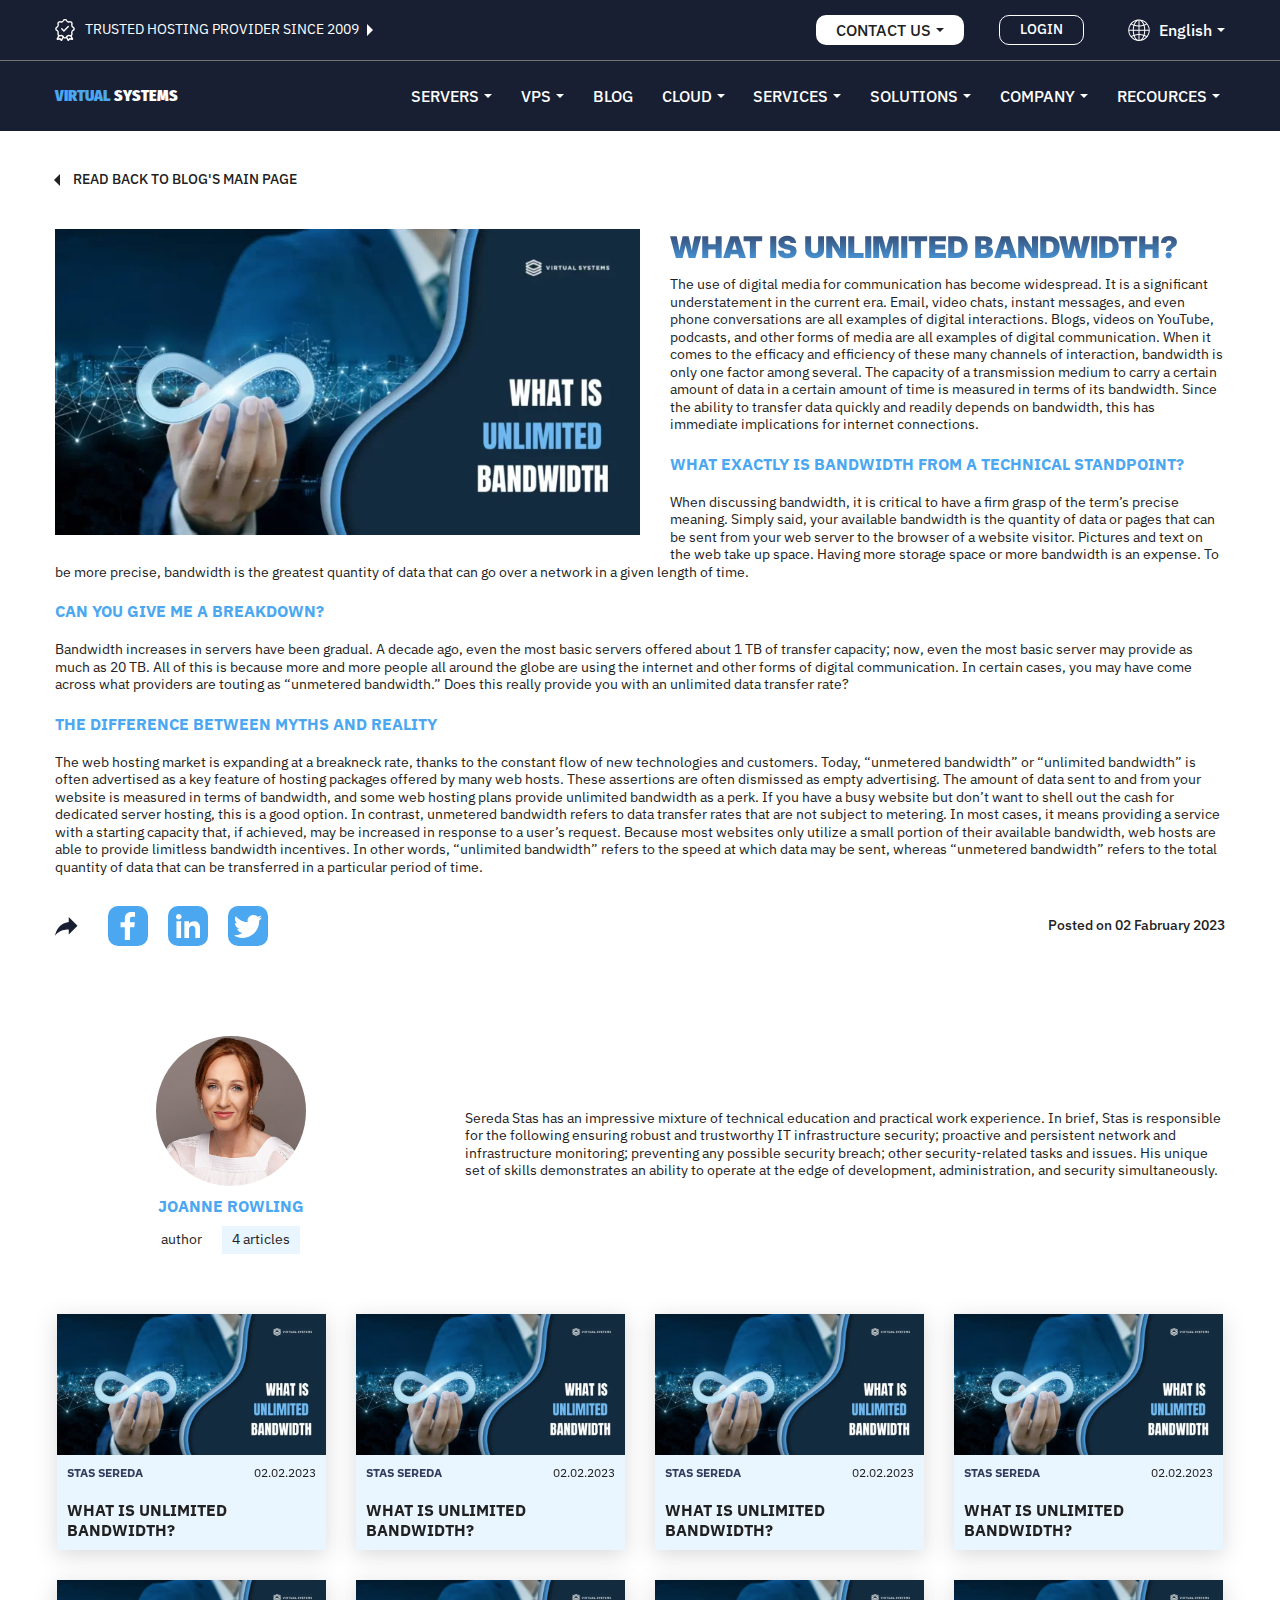
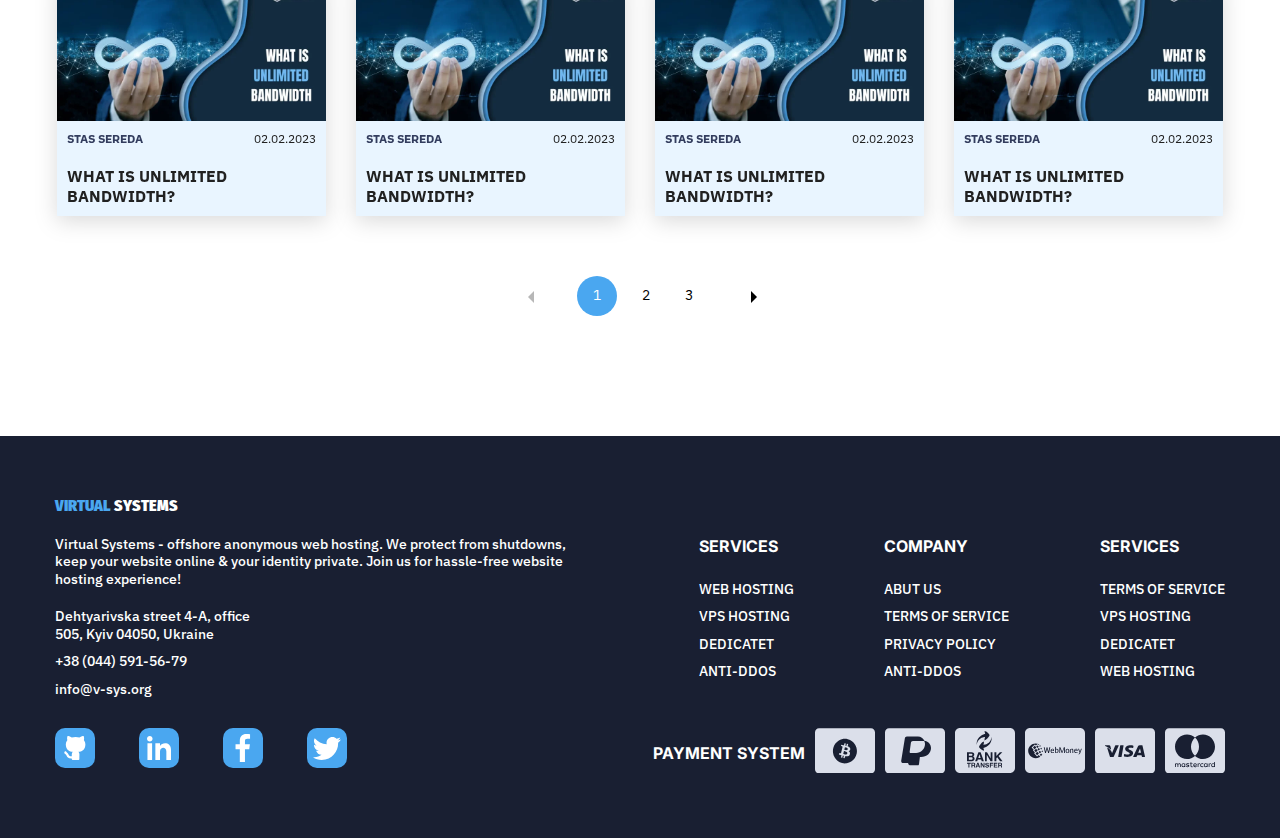
==== commit 3b311720: "0602 2023" ====
--- a/article-page.html
+++ b/article-page.html
@@ -497,8 +497,10 @@
       </div>
     </header>
 
-    <div class="vsys-container">
-      <div>
+    <!-- Article  -->
+
+    <main>
+      <div class="vsys-container">
         <a class="author-page__breadcrumbs" href="./blog.html"
           ><span class="menu-arrow menu-arrow--left menu-arrow--big"></span>READ
           BACK TO BLOG'S MAIN PAGE</a
@@ -508,192 +510,208 @@
       <!-- Article section  -->
 
       <section class="article-page__content">
-        <article>
-          <img
-            class="article-page__image"
-            src="./images/blog-article__1.webp"
-            alt="Article illustration"
-          />
-          <h2 class="section-title section-title--gradient article-page__title">
-            WHAT IS UNLIMITED BANDWIDTH?
-          </h2>
-
-          <p>
-            The use of digital media for communication has become widespread. It
-            is a significant understatement in the current era. Email, video
-            chats, instant messages, and even phone conversations are all
-            examples of digital interactions. Blogs, videos on YouTube,
-            podcasts, and other forms of media are all examples of digital
-            communication. When it comes to the efficacy and efficiency of these
-            many channels of interaction, bandwidth is only one factor among
-            several. The capacity of a transmission medium to carry a certain
-            amount of data in a certain amount of time is measured in terms of
-            its bandwidth. Since the ability to transfer data quickly and
-            readily depends on bandwidth, this has immediate implications for
-            internet connections.
-          </p>
-
-          <h3
-            class="section-subtitle section-subtitle--blue article-page__subtitle"
-          >
-            WHAT EXACTLY IS BANDWIDTH FROM A TECHNICAL STANDPOINT?
-          </h3>
-
-          <p>
-            When discussing bandwidth, it is critical to have a firm grasp of
-            the term’s precise meaning. Simply said, your available bandwidth is
-            the quantity of data or pages that can be sent from your web server
-            to the browser of a website visitor. Pictures and text on the web
-            take up space. Having more storage space or more bandwidth is an
-            expense. To be more precise, bandwidth is the greatest quantity of
-            data that can go over a network in a given length of time.
-          </p>
-
-          <h3
-            class="section-subtitle section-subtitle--blue article-page__subtitle"
-          >
-            CAN YOU GIVE ME A BREAKDOWN?
-          </h3>
-
-          <p>
-            Bandwidth increases in servers have been gradual. A decade ago, even
-            the most basic servers offered about 1 TB of transfer capacity; now,
-            even the most basic server may provide as much as 20 TB. All of this
-            is because more and more people all around the globe are using the
-            internet and other forms of digital communication. In certain cases,
-            you may have come across what providers are touting as “unmetered
-            bandwidth.” Does this really provide you with an unlimited data
-            transfer rate?
-          </p>
-
-          <h3
-            class="section-subtitle section-subtitle--blue article-page__subtitle"
-          >
-            THE DIFFERENCE BETWEEN MYTHS AND REALITY
-          </h3>
-
-          <p>
-            The web hosting market is expanding at a breakneck rate, thanks to
-            the constant flow of new technologies and customers. Today,
-            “unmetered bandwidth” or “unlimited bandwidth” is often advertised
-            as a key feature of hosting packages offered by many web hosts.
-            These assertions are often dismissed as empty advertising. The
-            amount of data sent to and from your website is measured in terms of
-            bandwidth, and some web hosting plans provide unlimited bandwidth as
-            a perk. If you have a busy website but don’t want to shell out the
-            cash for dedicated server hosting, this is a good option. In
-            contrast, unmetered bandwidth refers to data transfer rates that are
-            not subject to metering. In most cases, it means providing a service
-            with a starting capacity that, if achieved, may be increased in
-            response to a user’s request. Because most websites only utilize a
-            small portion of their available bandwidth, web hosts are able to
-            provide limitless bandwidth incentives. In other words, “unlimited
-            bandwidth” refers to the speed at which data may be sent, whereas
-            “unmetered bandwidth” refers to the total quantity of data that can
-            be transferred in a particular period of time.
-          </p>
-        </article>
-
-        <!-- Share article -->
-
-        <div class="share-article">
-          <div class="share-article__content">
-            <svg width="23" height="19" class="share-article__icon">
-              <use
-                class="share-article__image"
-                href="./images/sprite.svg#share-option-icon"
-              ></use>
-            </svg>
-
-            <ul class="share-article__list">
-              <li class="share-article__item">
-                <a class="share-article__link" href="#"
-                  ><svg width="16" height="28" class="share-article__svg">
-                    <use
-                      class="share-article__image"
-                      href="./images/sprite.svg#facebook-icon"
-                    ></use></svg
-                ></a>
-              </li>
-
-              <li>
-                <a class="share-article__link" href="#"
-                  ><svg width="24" height="24" class="share-article__svg">
-                    <use
-                      class="share-article__image"
-                      href="./images/sprite.svg#linkedin-icon"
-                    ></use></svg
-                ></a>
-              </li>
-
-              <li>
-                <a class="share-article__link" href="#"
-                  ><svg width="28" height="23" class="share-article__svg">
-                    <use
-                      class="share-article__image"
-                      href="./images/sprite.svg#twitter-icon"
-                    ></use></svg
-                ></a>
-              </li>
-            </ul>
+        <div class="vsys-container">
+          <article>
+            <img
+              class="article-page__image"
+              src="./images/blog-article__1.webp"
+              alt="Article illustration"
+            />
+            <h2
+              class="section-title section-title--gradient article-page__title"
+            >
+              WHAT IS UNLIMITED BANDWIDTH?
+            </h2>
+
+            <p>
+              The use of digital media for communication has become widespread.
+              It is a significant understatement in the current era. Email,
+              video chats, instant messages, and even phone conversations are
+              all examples of digital interactions. Blogs, videos on YouTube,
+              podcasts, and other forms of media are all examples of digital
+              communication. When it comes to the efficacy and efficiency of
+              these many channels of interaction, bandwidth is only one factor
+              among several. The capacity of a transmission medium to carry a
+              certain amount of data in a certain amount of time is measured in
+              terms of its bandwidth. Since the ability to transfer data quickly
+              and readily depends on bandwidth, this has immediate implications
+              for internet connections.
+            </p>
+
+            <h3
+              class="section-subtitle section-subtitle--blue article-page__subtitle"
+            >
+              WHAT EXACTLY IS BANDWIDTH FROM A TECHNICAL STANDPOINT?
+            </h3>
+
+            <p>
+              When discussing bandwidth, it is critical to have a firm grasp of
+              the term’s precise meaning. Simply said, your available bandwidth
+              is the quantity of data or pages that can be sent from your web
+              server to the browser of a website visitor. Pictures and text on
+              the web take up space. Having more storage space or more bandwidth
+              is an expense. To be more precise, bandwidth is the greatest
+              quantity of data that can go over a network in a given length of
+              time.
+            </p>
+
+            <h3
+              class="section-subtitle section-subtitle--blue article-page__subtitle"
+            >
+              CAN YOU GIVE ME A BREAKDOWN?
+            </h3>
+
+            <p>
+              Bandwidth increases in servers have been gradual. A decade ago,
+              even the most basic servers offered about 1 TB of transfer
+              capacity; now, even the most basic server may provide as much as
+              20 TB. All of this is because more and more people all around the
+              globe are using the internet and other forms of digital
+              communication. In certain cases, you may have come across what
+              providers are touting as “unmetered bandwidth.” Does this really
+              provide you with an unlimited data transfer rate?
+            </p>
+
+            <h3
+              class="section-subtitle section-subtitle--blue article-page__subtitle"
+            >
+              THE DIFFERENCE BETWEEN MYTHS AND REALITY
+            </h3>
+
+            <p>
+              The web hosting market is expanding at a breakneck rate, thanks to
+              the constant flow of new technologies and customers. Today,
+              “unmetered bandwidth” or “unlimited bandwidth” is often advertised
+              as a key feature of hosting packages offered by many web hosts.
+              These assertions are often dismissed as empty advertising. The
+              amount of data sent to and from your website is measured in terms
+              of bandwidth, and some web hosting plans provide unlimited
+              bandwidth as a perk. If you have a busy website but don’t want to
+              shell out the cash for dedicated server hosting, this is a good
+              option. In contrast, unmetered bandwidth refers to data transfer
+              rates that are not subject to metering. In most cases, it means
+              providing a service with a starting capacity that, if achieved,
+              may be increased in response to a user’s request. Because most
+              websites only utilize a small portion of their available
+              bandwidth, web hosts are able to provide limitless bandwidth
+              incentives. In other words, “unlimited bandwidth” refers to the
+              speed at which data may be sent, whereas “unmetered bandwidth”
+              refers to the total quantity of data that can be transferred in a
+              particular period of time.
+            </p>
+          </article>
+
+          <!-- Share article -->
+
+          <div class="share-article">
+            <div class="share-article__content">
+              <svg width="23" height="19" class="share-article__icon">
+                <use
+                  class="share-article__image"
+                  href="./images/sprite.svg#share-option-icon"
+                ></use>
+              </svg>
+
+              <ul class="share-article__list">
+                <li class="share-article__item">
+                  <a class="share-article__link" href="#"
+                    ><svg width="16" height="28" class="share-article__svg">
+                      <use
+                        class="share-article__image"
+                        href="./images/sprite.svg#facebook-icon"
+                      ></use></svg
+                  ></a>
+                </li>
+
+                <li>
+                  <a class="share-article__link" href="#"
+                    ><svg width="24" height="24" class="share-article__svg">
+                      <use
+                        class="share-article__image"
+                        href="./images/sprite.svg#linkedin-icon"
+                      ></use></svg
+                  ></a>
+                </li>
+
+                <li>
+                  <a class="share-article__link" href="#"
+                    ><svg width="28" height="23" class="share-article__svg">
+                      <use
+                        class="share-article__image"
+                        href="./images/sprite.svg#twitter-icon"
+                      ></use></svg
+                  ></a>
+                </li>
+              </ul>
+            </div>
+
+            <p class="article-page__label">Posted on 02 Fabruary 2023</p>
           </div>
-
-          <p class="article-page__label">Posted on 02 Fabruary 2023</p>
         </div>
       </section>
 
-      <!-- Author section  -->
-
-      <section class="author__section">
-        <div class="author__content">
-          <img
-            class="author-section__image"
-            src="./images/author-photo.jpg"
-            alt="#"
-          />
-          <h2
-            class="section-subtitle section-subtitle--blue author-section__name"
-          >
-            joanne rowling
-          </h2>
-          <div class="author-section__info">
-            <p class="author-section__label">author</p>
-            <p class="author__label">4 articles</p>
+      <!-- About author section  -->
+
+      <section>
+        <div class="vsys-container">
+          <div class="author__section">
+            <div class="author__content">
+              <img
+                class="author-section__image"
+                src="./images/author-photo.jpg"
+                alt="#"
+              />
+              <h2
+                class="section-subtitle section-subtitle--blue author-section__name"
+              >
+                joanne rowling
+              </h2>
+              <div class="author-section__info">
+                <p class="author-section__label">author</p>
+                <p class="author__label">4 articles</p>
+              </div>
+            </div>
+
+            <div class="author-section__description">
+              <p>
+                Sereda Stas has an impressive mixture of technical education and
+                practical work experience. In brief, Stas is responsible for the
+                following ensuring robust and trustworthy IT infrastructure
+                security; proactive and persistent network and infrastructure
+                monitoring; preventing any possible security breach; other
+                security-related tasks and issues. His unique set of skills
+                demonstrates an ability to operate at the edge of development,
+                administration, and security simultaneously.
+              </p>
+            </div>
           </div>
         </div>
-
-        <div class="author-section__description">
-          <p>
-            Sereda Stas has an impressive mixture of technical education and
-            practical work experience. In brief, Stas is responsible for the
-            following ensuring robust and trustworthy IT infrastructure
-            security; proactive and persistent network and infrastructure
-            monitoring; preventing any possible security breach; other
-            security-related tasks and issues. His unique set of skills
-            demonstrates an ability to operate at the edge of development,
-            administration, and security simultaneously.
-          </p>
-        </div>
       </section>
 
-      <!-- Other articles  -->
-
-      <section>
-        <h2 class="section-title section-title--gradient">
-          WHAT ELSE TO READ ON THE TOPIC
-        </h2>
-
-        <ul class="main-blog__list blog-article__list">
-          <li class="main-blog__item blog-article__item">
-            <a class="main-blog__link blog-article__link" href="#"
-              ><article>
-                <div class="main-blog__description">
+      <!-- MORE POSTS FROM OUR BLOG  -->
+
+      <section class="article__section">
+        <div class="vsys-container">
+          <!-- Olter article list(min width 1200px) -->
+
+          <ul
+            id="paginated-list"
+            data-current-page="1"
+            aria-live="polite"
+            class="article__list display-none--mobile"
+          >
+            <li class="article__item">
+              <article>
+                <a
+                  class="article__link article__description"
+                  href="./article-page.html"
+                >
                   <img
-                    class="main-blog__image"
+                    class="article__image"
                     src="./images/blog-article__1.webp"
                     alt="Blog article illustration"
                   />
-                  <p class="main-blog__text">
+                  <p class="article__text">
                     Christmas is a time of giving, and we’d like to give you a
                     huge thanks for being our cherished customer. We hope your
                     dreams come true this Christmas and The New Year, as you’ve
@@ -703,30 +721,46 @@
                     our warmest and sincere wishes on behalf of the VSYS Host
                     Team!
                   </p>
-                </div>
-
-                <div class="main-blog__thumb">
-                  <div class="main-blog__info">
-                    <a class="main-blog__author" href="#">Stas Sereda</a>
-                    <time datetime="2023-02-02">02.02.2023</time>
-                  </div>
-
-                  <h3 class="section-subtitle">What is unlimited bandwidth?</h3>
-                </div>
-              </article>
-            </a>
-          </li>
-
-          <li class="main-blog__item blog-article__item">
-            <a class="main-blog__link" href="#"
-              ><article>
-                <div class="main-blog__description">
+                </a>
+
+                <div class="article__thumb">
+                  <div class="article__info">
+                    <a class="article__author" href="./author-page.html">
+                      <!-- <svg class="article__icon" width="18" height="18">
+                        <use
+                          class="article__image"
+                          href="./images/sprite.svg#article-author-icon"
+                        ></use>
+                      </svg> -->
+
+                      Stas Sereda</a
+                    >
+                    <time class="article__datetime" datetime="2023-02-02"
+                      >02.02.2023</time
+                    >
+                  </div>
+
+                  <a class="article__article" href="./article-page.html"
+                    ><h3 class="section-subtitle">
+                      What is unlimited bandwidth?
+                    </h3></a
+                  >
+                </div>
+              </article>
+            </li>
+
+            <li class="article__item">
+              <article>
+                <a
+                  class="article__link article__description"
+                  href="./article-page.html"
+                >
                   <img
-                    class="main-blog__image"
+                    class="article__image"
                     src="./images/blog-article__1.webp"
                     alt="Blog article illustration"
                   />
-                  <p class="main-blog__text">
+                  <p class="article__text">
                     Christmas is a time of giving, and we’d like to give you a
                     huge thanks for being our cherished customer. We hope your
                     dreams come true this Christmas and The New Year, as you’ve
@@ -736,30 +770,46 @@
                     our warmest and sincere wishes on behalf of the VSYS Host
                     Team!
                   </p>
-                </div>
-
-                <div class="main-blog__thumb">
-                  <div class="main-blog__info">
-                    <a class="main-blog__author" href="#">Stas Sereda</a>
-                    <time datetime="2023-02-02">02.02.2023</time>
-                  </div>
-
-                  <h3 class="section-subtitle">What is unlimited bandwidth?</h3>
-                </div>
-              </article>
-            </a>
-          </li>
-
-          <li class="main-blog__item blog-article__item">
-            <a class="main-blog__link" href="#"
-              ><article>
-                <div class="main-blog__description">
+                </a>
+
+                <div class="article__thumb">
+                  <div class="article__info">
+                    <a class="article__author" href="./author-page.html">
+                      <!-- <svg class="article__icon" width="18" height="18">
+                        <use
+                          class="article__image"
+                          href="./images/sprite.svg#article-author-icon"
+                        ></use>
+                      </svg> -->
+
+                      Stas Sereda</a
+                    >
+                    <time class="article__datetime" datetime="2023-02-02"
+                      >02.02.2023</time
+                    >
+                  </div>
+
+                  <a class="article__article" href="./article-page.html"
+                    ><h3 class="section-subtitle">
+                      What is unlimited bandwidth?
+                    </h3></a
+                  >
+                </div>
+              </article>
+            </li>
+
+            <li class="article__item">
+              <article>
+                <a
+                  class="article__link article__description"
+                  href="./article-page.html"
+                >
                   <img
-                    class="main-blog__image"
+                    class="article__image"
                     src="./images/blog-article__1.webp"
                     alt="Blog article illustration"
                   />
-                  <p class="main-blog__text">
+                  <p class="article__text">
                     Christmas is a time of giving, and we’d like to give you a
                     huge thanks for being our cherished customer. We hope your
                     dreams come true this Christmas and The New Year, as you’ve
@@ -769,30 +819,46 @@
                     our warmest and sincere wishes on behalf of the VSYS Host
                     Team!
                   </p>
-                </div>
-
-                <div class="main-blog__thumb">
-                  <div class="main-blog__info">
-                    <a class="main-blog__author" href="#">Stas Sereda</a>
-                    <time datetime="2023-02-02">02.02.2023</time>
-                  </div>
-
-                  <h3 class="section-subtitle">What is unlimited bandwidth?</h3>
-                </div>
-              </article>
-            </a>
-          </li>
-
-          <li class="main-blog__item blog-article__item">
-            <a class="main-blog__link" href="#"
-              ><article>
-                <div class="main-blog__description">
+                </a>
+
+                <div class="article__thumb">
+                  <div class="article__info">
+                    <a class="article__author" href="./author-page.html">
+                      <!-- <svg class="article__icon" width="18" height="18">
+                        <use
+                          class="article__image"
+                          href="./images/sprite.svg#article-author-icon"
+                        ></use>
+                      </svg> -->
+
+                      Stas Sereda</a
+                    >
+                    <time class="article__datetime" datetime="2023-02-02"
+                      >02.02.2023</time
+                    >
+                  </div>
+
+                  <a class="article__article" href="./article-page.html"
+                    ><h3 class="section-subtitle">
+                      What is unlimited bandwidth?
+                    </h3></a
+                  >
+                </div>
+              </article>
+            </li>
+
+            <li class="article__item">
+              <article>
+                <a
+                  class="article__link article__description"
+                  href="./article-page.html"
+                >
                   <img
-                    class="main-blog__image"
+                    class="article__image"
                     src="./images/blog-article__1.webp"
                     alt="Blog article illustration"
                   />
-                  <p class="main-blog__text">
+                  <p class="article__text">
                     Christmas is a time of giving, and we’d like to give you a
                     huge thanks for being our cherished customer. We hope your
                     dreams come true this Christmas and The New Year, as you’ve
@@ -802,22 +868,900 @@
                     our warmest and sincere wishes on behalf of the VSYS Host
                     Team!
                   </p>
-                </div>
-
-                <div class="main-blog__thumb">
-                  <div class="main-blog__info">
-                    <a class="main-blog__author" href="#">Stas Sereda</a>
-                    <time datetime="2023-02-02">02.02.2023</time>
-                  </div>
-
-                  <h3 class="section-subtitle">What is unlimited bandwidth?</h3>
-                </div>
-              </article>
-            </a>
-          </li>
-        </ul>
+                </a>
+
+                <div class="article__thumb">
+                  <div class="article__info">
+                    <a class="article__author" href="./author-page.html">
+                      <!-- <svg class="article__icon" width="18" height="18">
+                        <use
+                          class="article__image"
+                          href="./images/sprite.svg#article-author-icon"
+                        ></use>
+                      </svg> -->
+
+                      Stas Sereda</a
+                    >
+                    <time class="article__datetime" datetime="2023-02-02"
+                      >02.02.2023</time
+                    >
+                  </div>
+
+                  <a class="article__article" href="./article-page.html"
+                    ><h3 class="section-subtitle">
+                      What is unlimited bandwidth?
+                    </h3></a
+                  >
+                </div>
+              </article>
+            </li>
+
+            <li class="article__item">
+              <article>
+                <a
+                  class="article__link article__description"
+                  href="./article-page.html"
+                >
+                  <img
+                    class="article__image"
+                    src="./images/blog-article__1.webp"
+                    alt="Blog article illustration"
+                  />
+                  <p class="article__text">
+                    Christmas is a time of giving, and we’d like to give you a
+                    huge thanks for being our cherished customer. We hope your
+                    dreams come true this Christmas and The New Year, as you’ve
+                    made our dreams come true this year by simply being our
+                    customer. Have a happy, happy holiday season, and we look
+                    forward to working with you in the New Year. Please accept
+                    our warmest and sincere wishes on behalf of the VSYS Host
+                    Team!
+                  </p>
+                </a>
+
+                <div class="article__thumb">
+                  <div class="article__info">
+                    <a class="article__author" href="./author-page.html">
+                      <!-- <svg class="article__icon" width="18" height="18">
+                        <use
+                          class="article__image"
+                          href="./images/sprite.svg#article-author-icon"
+                        ></use>
+                      </svg> -->
+
+                      Stas Sereda</a
+                    >
+                    <time class="article__datetime" datetime="2023-02-02"
+                      >02.02.2023</time
+                    >
+                  </div>
+
+                  <a class="article__article" href="./article-page.html"
+                    ><h3 class="section-subtitle">
+                      What is unlimited bandwidth?
+                    </h3></a
+                  >
+                </div>
+              </article>
+            </li>
+
+            <li class="article__item">
+              <article>
+                <a
+                  class="article__link article__description"
+                  href="./article-page.html"
+                >
+                  <img
+                    class="article__image"
+                    src="./images/blog-article__1.webp"
+                    alt="Blog article illustration"
+                  />
+                  <p class="article__text">
+                    Christmas is a time of giving, and we’d like to give you a
+                    huge thanks for being our cherished customer. We hope your
+                    dreams come true this Christmas and The New Year, as you’ve
+                    made our dreams come true this year by simply being our
+                    customer. Have a happy, happy holiday season, and we look
+                    forward to working with you in the New Year. Please accept
+                    our warmest and sincere wishes on behalf of the VSYS Host
+                    Team!
+                  </p>
+                </a>
+
+                <div class="article__thumb">
+                  <div class="article__info">
+                    <a class="article__author" href="./author-page.html">
+                      <!-- <svg class="article__icon" width="18" height="18">
+                        <use
+                          class="article__image"
+                          href="./images/sprite.svg#article-author-icon"
+                        ></use>
+                      </svg> -->
+
+                      Stas Sereda</a
+                    >
+                    <time class="article__datetime" datetime="2023-02-02"
+                      >02.02.2023</time
+                    >
+                  </div>
+
+                  <a class="article__article" href="./article-page.html"
+                    ><h3 class="section-subtitle">
+                      What is unlimited bandwidth?
+                    </h3></a
+                  >
+                </div>
+              </article>
+            </li>
+
+            <li class="article__item">
+              <article>
+                <a
+                  class="article__link article__description"
+                  href="./article-page.html"
+                >
+                  <img
+                    class="article__image"
+                    src="./images/blog-article__1.webp"
+                    alt="Blog article illustration"
+                  />
+                  <p class="article__text">
+                    Christmas is a time of giving, and we’d like to give you a
+                    huge thanks for being our cherished customer. We hope your
+                    dreams come true this Christmas and The New Year, as you’ve
+                    made our dreams come true this year by simply being our
+                    customer. Have a happy, happy holiday season, and we look
+                    forward to working with you in the New Year. Please accept
+                    our warmest and sincere wishes on behalf of the VSYS Host
+                    Team!
+                  </p>
+                </a>
+
+                <div class="article__thumb">
+                  <div class="article__info">
+                    <a class="article__author" href="./author-page.html">
+                      <!-- <svg class="article__icon" width="18" height="18">
+                        <use
+                          class="article__image"
+                          href="./images/sprite.svg#article-author-icon"
+                        ></use>
+                      </svg> -->
+
+                      Stas Sereda</a
+                    >
+                    <time class="article__datetime" datetime="2023-02-02"
+                      >02.02.2023</time
+                    >
+                  </div>
+
+                  <a class="article__article" href="./article-page.html"
+                    ><h3 class="section-subtitle">
+                      What is unlimited bandwidth?
+                    </h3></a
+                  >
+                </div>
+              </article>
+            </li>
+
+            <li class="article__item">
+              <article>
+                <a
+                  class="article__link article__description"
+                  href="./article-page.html"
+                >
+                  <img
+                    class="article__image"
+                    src="./images/blog-article__1.webp"
+                    alt="Blog article illustration"
+                  />
+                  <p class="article__text">
+                    Christmas is a time of giving, and we’d like to give you a
+                    huge thanks for being our cherished customer. We hope your
+                    dreams come true this Christmas and The New Year, as you’ve
+                    made our dreams come true this year by simply being our
+                    customer. Have a happy, happy holiday season, and we look
+                    forward to working with you in the New Year. Please accept
+                    our warmest and sincere wishes on behalf of the VSYS Host
+                    Team!
+                  </p>
+                </a>
+
+                <div class="article__thumb">
+                  <div class="article__info">
+                    <a class="article__author" href="./author-page.html">
+                      <!-- <svg class="article__icon" width="18" height="18">
+                        <use
+                          class="article__image"
+                          href="./images/sprite.svg#article-author-icon"
+                        ></use>
+                      </svg> -->
+
+                      Stas Sereda</a
+                    >
+                    <time class="article__datetime" datetime="2023-02-02"
+                      >02.02.2023</time
+                    >
+                  </div>
+
+                  <a class="article__article" href="./article-page.html"
+                    ><h3 class="section-subtitle">
+                      What is unlimited bandwidth?
+                    </h3></a
+                  >
+                </div>
+              </article>
+            </li>
+
+            <li class="article__item">
+              <article>
+                <a
+                  class="article__link article__description"
+                  href="./article-page.html"
+                >
+                  <img
+                    class="article__image"
+                    src="./images/blog-article__1.webp"
+                    alt="Blog article illustration"
+                  />
+                  <p class="article__text">
+                    Christmas is a time of giving, and we’d like to give you a
+                    huge thanks for being our cherished customer. We hope your
+                    dreams come true this Christmas and The New Year, as you’ve
+                    made our dreams come true this year by simply being our
+                    customer. Have a happy, happy holiday season, and we look
+                    forward to working with you in the New Year. Please accept
+                    our warmest and sincere wishes on behalf of the VSYS Host
+                    Team!
+                  </p>
+                </a>
+
+                <div class="article__thumb">
+                  <div class="article__info">
+                    <a class="article__author" href="./author-page.html">
+                      <!-- <svg class="article__icon" width="18" height="18">
+                        <use
+                          class="article__image"
+                          href="./images/sprite.svg#article-author-icon"
+                        ></use>
+                      </svg> -->
+
+                      Stas Sereda</a
+                    >
+                    <time class="article__datetime" datetime="2023-02-02"
+                      >02.02.2023</time
+                    >
+                  </div>
+
+                  <a class="article__article" href="./article-page.html"
+                    ><h3 class="section-subtitle">
+                      What is unlimited bandwidth?
+                    </h3></a
+                  >
+                </div>
+              </article>
+            </li>
+
+            <li class="article__item">
+              <article>
+                <a
+                  class="article__link article__description"
+                  href="./article-page.html"
+                >
+                  <img
+                    class="article__image"
+                    src="./images/blog-article__1.webp"
+                    alt="Blog article illustration"
+                  />
+                  <p class="article__text">
+                    Christmas is a time of giving, and we’d like to give you a
+                    huge thanks for being our cherished customer. We hope your
+                    dreams come true this Christmas and The New Year, as you’ve
+                    made our dreams come true this year by simply being our
+                    customer. Have a happy, happy holiday season, and we look
+                    forward to working with you in the New Year. Please accept
+                    our warmest and sincere wishes on behalf of the VSYS Host
+                    Team!
+                  </p>
+                </a>
+
+                <div class="article__thumb">
+                  <div class="article__info">
+                    <a class="article__author" href="./author-page.html">
+                      <!-- <svg class="article__icon" width="18" height="18">
+                        <use
+                          class="article__image"
+                          href="./images/sprite.svg#article-author-icon"
+                        ></use>
+                      </svg> -->
+
+                      Stas Sereda</a
+                    >
+                    <time class="article__datetime" datetime="2023-02-02"
+                      >02.02.2023</time
+                    >
+                  </div>
+
+                  <a class="article__article" href="./article-page.html"
+                    ><h3 class="section-subtitle">
+                      What is unlimited bandwidth?
+                    </h3></a
+                  >
+                </div>
+              </article>
+            </li>
+
+            <li class="article__item">
+              <article>
+                <a
+                  class="article__link article__description"
+                  href="./article-page.html"
+                >
+                  <img
+                    class="article__image"
+                    src="./images/blog-article__1.webp"
+                    alt="Blog article illustration"
+                  />
+                  <p class="article__text">
+                    Christmas is a time of giving, and we’d like to give you a
+                    huge thanks for being our cherished customer. We hope your
+                    dreams come true this Christmas and The New Year, as you’ve
+                    made our dreams come true this year by simply being our
+                    customer. Have a happy, happy holiday season, and we look
+                    forward to working with you in the New Year. Please accept
+                    our warmest and sincere wishes on behalf of the VSYS Host
+                    Team!
+                  </p>
+                </a>
+
+                <div class="article__thumb">
+                  <div class="article__info">
+                    <a class="article__author" href="./author-page.html">
+                      <!-- <svg class="article__icon" width="18" height="18">
+                        <use
+                          class="article__image"
+                          href="./images/sprite.svg#article-author-icon"
+                        ></use>
+                      </svg> -->
+
+                      Stas Sereda</a
+                    >
+                    <time class="article__datetime" datetime="2023-02-02"
+                      >02.02.2023</time
+                    >
+                  </div>
+
+                  <a class="article__article" href="./article-page.html"
+                    ><h3 class="section-subtitle">
+                      What is unlimited bandwidth?
+                    </h3></a
+                  >
+                </div>
+              </article>
+            </li>
+
+            <li class="article__item">
+              <article>
+                <a
+                  class="article__link article__description"
+                  href="./article-page.html"
+                >
+                  <img
+                    class="article__image"
+                    src="./images/blog-article__1.webp"
+                    alt="Blog article illustration"
+                  />
+                  <p class="article__text">
+                    Christmas is a time of giving, and we’d like to give you a
+                    huge thanks for being our cherished customer. We hope your
+                    dreams come true this Christmas and The New Year, as you’ve
+                    made our dreams come true this year by simply being our
+                    customer. Have a happy, happy holiday season, and we look
+                    forward to working with you in the New Year. Please accept
+                    our warmest and sincere wishes on behalf of the VSYS Host
+                    Team!
+                  </p>
+                </a>
+
+                <div class="article__thumb">
+                  <div class="article__info">
+                    <a class="article__author" href="./author-page.html">
+                      <!-- <svg class="article__icon" width="18" height="18">
+                        <use
+                          class="article__image"
+                          href="./images/sprite.svg#article-author-icon"
+                        ></use>
+                      </svg> -->
+
+                      Stas Sereda</a
+                    >
+                    <time class="article__datetime" datetime="2023-02-02"
+                      >02.02.2023</time
+                    >
+                  </div>
+
+                  <a class="article__article" href="./article-page.html"
+                    ><h3 class="section-subtitle">
+                      What is unlimited bandwidth?
+                    </h3></a
+                  >
+                </div>
+              </article>
+            </li>
+
+            <li class="article__item">
+              <article>
+                <a
+                  class="article__link article__description"
+                  href="./article-page.html"
+                >
+                  <img
+                    class="article__image"
+                    src="./images/blog-article__1.webp"
+                    alt="Blog article illustration"
+                  />
+                  <p class="article__text">
+                    Christmas is a time of giving, and we’d like to give you a
+                    huge thanks for being our cherished customer. We hope your
+                    dreams come true this Christmas and The New Year, as you’ve
+                    made our dreams come true this year by simply being our
+                    customer. Have a happy, happy holiday season, and we look
+                    forward to working with you in the New Year. Please accept
+                    our warmest and sincere wishes on behalf of the VSYS Host
+                    Team!
+                  </p>
+                </a>
+
+                <div class="article__thumb">
+                  <div class="article__info">
+                    <a class="article__author" href="./author-page.html">
+                      <!-- <svg class="article__icon" width="18" height="18">
+                        <use
+                          class="article__image"
+                          href="./images/sprite.svg#article-author-icon"
+                        ></use>
+                      </svg> -->
+
+                      Stas Sereda</a
+                    >
+                    <time class="article__datetime" datetime="2023-02-02"
+                      >02.02.2023</time
+                    >
+                  </div>
+
+                  <a class="article__article" href="./article-page.html"
+                    ><h3 class="section-subtitle">
+                      What is unlimited bandwidth?
+                    </h3></a
+                  >
+                </div>
+              </article>
+            </li>
+
+            <li class="article__item">
+              <article>
+                <a
+                  class="article__link article__description"
+                  href="./article-page.html"
+                >
+                  <img
+                    class="article__image"
+                    src="./images/blog-article__1.webp"
+                    alt="Blog article illustration"
+                  />
+                  <p class="article__text">
+                    Christmas is a time of giving, and we’d like to give you a
+                    huge thanks for being our cherished customer. We hope your
+                    dreams come true this Christmas and The New Year, as you’ve
+                    made our dreams come true this year by simply being our
+                    customer. Have a happy, happy holiday season, and we look
+                    forward to working with you in the New Year. Please accept
+                    our warmest and sincere wishes on behalf of the VSYS Host
+                    Team!
+                  </p>
+                </a>
+
+                <div class="article__thumb">
+                  <div class="article__info">
+                    <a class="article__author" href="./author-page.html">
+                      <!-- <svg class="article__icon" width="18" height="18">
+                        <use
+                          class="article__image"
+                          href="./images/sprite.svg#article-author-icon"
+                        ></use>
+                      </svg> -->
+
+                      Stas Sereda</a
+                    >
+                    <time class="article__datetime" datetime="2023-02-02"
+                      >02.02.2023</time
+                    >
+                  </div>
+
+                  <a class="article__article" href="./article-page.html"
+                    ><h3 class="section-subtitle">
+                      What is unlimited bandwidth?
+                    </h3></a
+                  >
+                </div>
+              </article>
+            </li>
+
+            <li class="article__item">
+              <article>
+                <a
+                  class="article__link article__description"
+                  href="./article-page.html"
+                >
+                  <img
+                    class="article__image"
+                    src="./images/blog-article__1.webp"
+                    alt="Blog article illustration"
+                  />
+                  <p class="article__text">
+                    Christmas is a time of giving, and we’d like to give you a
+                    huge thanks for being our cherished customer. We hope your
+                    dreams come true this Christmas and The New Year, as you’ve
+                    made our dreams come true this year by simply being our
+                    customer. Have a happy, happy holiday season, and we look
+                    forward to working with you in the New Year. Please accept
+                    our warmest and sincere wishes on behalf of the VSYS Host
+                    Team!
+                  </p>
+                </a>
+
+                <div class="article__thumb">
+                  <div class="article__info">
+                    <a class="article__author" href="./author-page.html">
+                      <!-- <svg class="article__icon" width="18" height="18">
+                        <use
+                          class="article__image"
+                          href="./images/sprite.svg#article-author-icon"
+                        ></use>
+                      </svg> -->
+
+                      Stas Sereda</a
+                    >
+                    <time class="article__datetime" datetime="2023-02-02"
+                      >02.02.2023</time
+                    >
+                  </div>
+
+                  <a class="article__article" href="./article-page.html"
+                    ><h3 class="section-subtitle">
+                      What is unlimited bandwidth?
+                    </h3></a
+                  >
+                </div>
+              </article>
+            </li>
+
+            <li class="article__item">
+              <article>
+                <a
+                  class="article__link article__description"
+                  href="./article-page.html"
+                >
+                  <img
+                    class="article__image"
+                    src="./images/blog-article__1.webp"
+                    alt="Blog article illustration"
+                  />
+                  <p class="article__text">
+                    Christmas is a time of giving, and we’d like to give you a
+                    huge thanks for being our cherished customer. We hope your
+                    dreams come true this Christmas and The New Year, as you’ve
+                    made our dreams come true this year by simply being our
+                    customer. Have a happy, happy holiday season, and we look
+                    forward to working with you in the New Year. Please accept
+                    our warmest and sincere wishes on behalf of the VSYS Host
+                    Team!
+                  </p>
+                </a>
+
+                <div class="article__thumb">
+                  <div class="article__info">
+                    <a class="article__author" href="./author-page.html">
+                      <!-- <svg class="article__icon" width="18" height="18">
+                        <use
+                          class="article__image"
+                          href="./images/sprite.svg#article-author-icon"
+                        ></use>
+                      </svg> -->
+
+                      Stas Sereda</a
+                    >
+                    <time class="article__datetime" datetime="2023-02-02"
+                      >02.02.2023</time
+                    >
+                  </div>
+
+                  <a class="article__article" href="./article-page.html"
+                    ><h3 class="section-subtitle">
+                      What is unlimited bandwidth?
+                    </h3></a
+                  >
+                </div>
+              </article>
+            </li>
+
+            <li class="article__item">
+              <article>
+                <a
+                  class="article__link article__description"
+                  href="./article-page.html"
+                >
+                  <img
+                    class="article__image"
+                    src="./images/blog-article__1.webp"
+                    alt="Blog article illustration"
+                  />
+                  <p class="article__text">
+                    Christmas is a time of giving, and we’d like to give you a
+                    huge thanks for being our cherished customer. We hope your
+                    dreams come true this Christmas and The New Year, as you’ve
+                    made our dreams come true this year by simply being our
+                    customer. Have a happy, happy holiday season, and we look
+                    forward to working with you in the New Year. Please accept
+                    our warmest and sincere wishes on behalf of the VSYS Host
+                    Team!
+                  </p>
+                </a>
+
+                <div class="article__thumb">
+                  <div class="article__info">
+                    <a class="article__author" href="./author-page.html">
+                      <!-- <svg class="article__icon" width="18" height="18">
+                        <use
+                          class="article__image"
+                          href="./images/sprite.svg#article-author-icon"
+                        ></use>
+                      </svg> -->
+
+                      Stas Sereda</a
+                    >
+                    <time class="article__datetime" datetime="2023-02-02"
+                      >02.02.2023</time
+                    >
+                  </div>
+
+                  <a class="article__article" href="./article-page.html"
+                    ><h3 class="section-subtitle">
+                      What is unlimited bandwidth?
+                    </h3></a
+                  >
+                </div>
+              </article>
+            </li>
+
+            <li class="article__item">
+              <article>
+                <a
+                  class="article__link article__description"
+                  href="./article-page.html"
+                >
+                  <img
+                    class="article__image"
+                    src="./images/blog-article__1.webp"
+                    alt="Blog article illustration"
+                  />
+                  <p class="article__text">
+                    Christmas is a time of giving, and we’d like to give you a
+                    huge thanks for being our cherished customer. We hope your
+                    dreams come true this Christmas and The New Year, as you’ve
+                    made our dreams come true this year by simply being our
+                    customer. Have a happy, happy holiday season, and we look
+                    forward to working with you in the New Year. Please accept
+                    our warmest and sincere wishes on behalf of the VSYS Host
+                    Team!
+                  </p>
+                </a>
+
+                <div class="article__thumb">
+                  <div class="article__info">
+                    <a class="article__author" href="./author-page.html">
+                      <!-- <svg class="article__icon" width="18" height="18">
+                        <use
+                          class="article__image"
+                          href="./images/sprite.svg#article-author-icon"
+                        ></use>
+                      </svg> -->
+
+                      Stas Sereda</a
+                    >
+                    <time class="article__datetime" datetime="2023-02-02"
+                      >02.02.2023</time
+                    >
+                  </div>
+
+                  <a class="article__article" href="./article-page.html"
+                    ><h3 class="section-subtitle">
+                      What is unlimited bandwidth?
+                    </h3></a
+                  >
+                </div>
+              </article>
+            </li>
+          </ul>
+
+          <!-- Olter article list(max width 1199px) -->
+
+          <ul
+            id="paginated-list"
+            data-current-page="1"
+            aria-live="polite"
+            class="article__list display-none--desk"
+          >
+            <li class="article__item">
+              <article class="article__article">
+                <div class="article__illustration">
+                  <a href="./article-page.html">
+                    <img
+                      class="article__image"
+                      src="./images/blog-article__1.webp"
+                      alt="Blog article illustration"
+                    />
+                  </a>
+                </div>
+
+                <div class="article__thumb">
+                  <a class="article__link" href="./article-page.html">
+                    <h3 class="section-subtitle">
+                      What is unlimited bandwidth?What is unlimited bandwidth?
+                    </h3>
+                    <p class="article__text">
+                      Christmas is a time of giving, and we’d like to give you a
+                      huge thanks for being our cherished customer. We hope your
+                      dreams come true this Christmas and The New Year...
+                    </p></a
+                  >
+
+                  <div class="article__info">
+                    <a class="article__author" href="./author-page.html"
+                      >Stas Sereda</a
+                    >
+                    <time class="article__datetime" datetime="2023-02-02"
+                      >02.02.2023</time
+                    >
+                  </div>
+                </div>
+              </article>
+            </li>
+
+            <li class="article__item">
+              <article class="article__article">
+                <div class="article__illustration">
+                  <a href="./article-page.html">
+                    <img
+                      class="article__image"
+                      src="./images/blog-article__1.webp"
+                      alt="Blog article illustration"
+                    />
+                  </a>
+                </div>
+
+                <div class="article__thumb">
+                  <a class="article__link" href="./article-page.html">
+                    <h3 class="section-subtitle">
+                      What is unlimited bandwidth?What is unlimited bandwidth?
+                    </h3>
+                    <p class="article__text">
+                      Christmas is a time of giving, and we’d like to give you a
+                      huge thanks for being our cherished customer. We hope your
+                      dreams come true this Christmas and The New Year...
+                    </p></a
+                  >
+
+                  <div class="article__info">
+                    <a class="article__author" href="./author-page.html"
+                      >Stas Sereda</a
+                    >
+                    <time class="article__datetime" datetime="2023-02-02"
+                      >02.02.2023</time
+                    >
+                  </div>
+                </div>
+              </article>
+            </li>
+
+            <li class="article__item">
+              <article class="article__article">
+                <div class="article__illustration">
+                  <a href="./article-page.html">
+                    <img
+                      class="article__image"
+                      src="./images/blog-article__1.webp"
+                      alt="Blog article illustration"
+                    />
+                  </a>
+                </div>
+
+                <div class="article__thumb">
+                  <a class="article__link" href="./article-page.html">
+                    <h3 class="section-subtitle">
+                      What is unlimited bandwidth?What is unlimited bandwidth?
+                    </h3>
+                    <p class="article__text">
+                      Christmas is a time of giving, and we’d like to give you a
+                      huge thanks for being our cherished customer. We hope your
+                      dreams come true this Christmas and The New Year...
+                    </p></a
+                  >
+
+                  <div class="article__info">
+                    <a class="article__author" href="./author-page.html"
+                      >Stas Sereda</a
+                    >
+                    <time class="article__datetime" datetime="2023-02-02"
+                      >02.02.2023</time
+                    >
+                  </div>
+                </div>
+              </article>
+            </li>
+
+            <li class="article__item">
+              <article class="article__article">
+                <div class="article__illustration">
+                  <a href="./article-page.html">
+                    <img
+                      class="article__image"
+                      src="./images/blog-article__1.webp"
+                      alt="Blog article illustration"
+                    />
+                  </a>
+                </div>
+
+                <div class="article__thumb">
+                  <a class="article__link" href="./article-page.html">
+                    <h3 class="section-subtitle">
+                      What is unlimited bandwidth?What is unlimited bandwidth?
+                    </h3>
+                    <p class="article__text">
+                      Christmas is a time of giving, and we’d like to give you a
+                      huge thanks for being our cherished customer. We hope your
+                      dreams come true this Christmas and The New Year...
+                    </p></a
+                  >
+
+                  <div class="article__info">
+                    <a class="article__author" href="./author-page.html"
+                      >Stas Sereda</a
+                    >
+                    <time class="article__datetime" datetime="2023-02-02"
+                      >02.02.2023</time
+                    >
+                  </div>
+                </div>
+              </article>
+            </li>
+          </ul>
+
+          <!-- Pagination  -->
+
+          <nav class="pagination-container">
+            <button
+              class="pagination-button"
+              id="prev-button"
+              aria-label="Previous page"
+              title="Previous page"
+            >
+              <span class="menu-arrow menu-arrow--big menu-arrow--left"></span>
+            </button>
+
+            <div class="pagination-numbers" id="pagination-numbers"></div>
+
+            <button
+              class="pagination-button"
+              id="next-button"
+              aria-label="Next page"
+              title="Next page"
+            >
+              <span class="menu-arrow menu-arrow--big menu-arrow--right"></span>
+            </button>
+          </nav>
+        </div>
       </section>
-    </div>
+    </main>
 
     <footer class="vsys-footer">
       <div class="vsys-container">
@@ -971,5 +1915,6 @@
 
     <script src="./js/dropdown.js"></script>
     <script src="./js/menu.js"></script>
+    <script src="./js/pagination.js"></script>
   </body>
 </html>
--- a/css/main.min.css
+++ b/css/main.min.css
@@ -1 +1 @@
-*{font-family:var(--primary-font);font-size:14px;margin:0;line-height:1.25;padding:0;box-sizing:border-box}body{color:var(--primary-text-color)}ul{list-style:none;margin:0}h1,h2,h3,h4,h5,h6{margin:0}a{text-decoration:none;display:block}a:hover{text-decoration:none}img{display:block;height:auto}p{margin:0}label{margin:0}button:focus{outline:none}.vsys-container{padding-left:15px;padding-right:15px;margin-left:auto;margin-right:auto}@media screen and (min-width: 375px){.vsys-container{width:375px}}@media screen and (min-width: 768px){.vsys-container{width:768px}}@media screen and (min-width: 1200px){.vsys-container{width:1200px}}.section-title{font-family:var(--title-font);text-transform:uppercase;font-weight:900;font-size:32px;margin:0 0 60px 0}.section-title--gradient{background:-webkit-linear-gradient(#333d5e, #4aa7f0);-webkit-background-clip:text;-webkit-text-fill-color:rgba(0,0,0,0)}.section-title--white{color:var(--secondary-text-color)}.section-subtitle{font-size:16px;text-transform:uppercase;color:var(--primary-text-color);font-weight:700}.section-subtitle--blue{color:var(--accent-color)}.services-content__button{margin-top:20px}.menu-arrow{display:inline-block;width:0;height:0;margin-left:5px;border-top:4px dashed;border-top:4px solid\9 ;border-right:4px solid rgba(0,0,0,0);border-left:4px solid rgba(0,0,0,0)}.menu-arrow--big{border-top:6px dashed;border-top:6px solid\9 ;border-right:6px solid rgba(0,0,0,0);border-left:6px solid rgba(0,0,0,0)}.menu-arrow--right{transform:rotate(-90deg)}.menu-arrow--left{transform:rotate(90deg)}.text--lightblue{font-weight:600;color:var(--light-blue-text)}.dropdown__button{border:none;background-color:rgba(0,0,0,0);color:var(--secondary-text-color);font-size:16px;text-transform:uppercase;font-weight:500;padding:15px 5px;align-items:center;display:flex;transition:color var(--timing-function)}.dropdown__button:hover,.dropdown__button:focus{color:var(--accent-color);outline:none}.button{display:flex;justify-content:center;text-align:center;text-transform:uppercase;font-weight:500;padding:10px 20px;border-radius:10px;white-space:nowrap;cursor:pointer;transition:color var(--timing-function),border var(--timing-function),background-color var(--timing-function),background var(--timing-function);height:max-content;width:max-content}.button--transparent{color:var(--secondary-text-color);background-color:rgba(0,0,0,0);border:1px solid var(--primary-background-color);transition:border var(--timing-function),background-color var(--timing-function),color var(--timing-function)}.button--transparent:hover{color:var(--accent-color);background-color:var(--primary-background-color)}.button--sm{padding:5px 20px}.button--white{color:var(--primary-text-color);background-color:var(--primary-background-color)}.button--white:hover,.button--white:focus{color:var(--accent-color);border-color:var(--light-blue-text)}.button--red{color:#f26666;border:1px solid #f26666;background-color:var(--primary-background-color)}.button--red:hover,.button--red:focus{color:var(--secondary-text-color);background-color:#f26666;border-color:var(--light-blue-text)}.button--light{background-color:var(--primary-background-color);color:var(--accent-color);border:1px solid #88c8fa}.button--border{border:none}.button--light:hover,.button--light:focus{background:var(--accent-color);color:var(--secondary-text-color)}.btn-grad{background:linear-gradient(0deg, #144da4, transparent) #144da4;color:var(--secondary-text-color)}.btn-grad:hover,.btn-grad:focus{background:linear-gradient(0deg, #144da4, transparent) #4aa7f0}.dropdown__menu{background-color:var(--secondary-background-color);z-index:1;position:absolute;top:58px;left:0;display:none;padding:0}.dropdown__menu--white{background-color:var(--primary-background-color)}.dropdown--mt14{margin-top:-14px}.dropdown__link{color:var(--secondary-text-color);text-transform:uppercase;white-space:nowrap;padding:10px 15px;transition:background-color var(--timing-function)}.dropdown__link:hover,.dropdown__link:focus{background-color:var(--light-blue-text);color:var(--secondary-background-color)}@media screen and (max-width: 1199px){.dropdown__button{font-size:12px}}.dropdown__button--open+.dropdown__menu{display:block}.dropdown__link--black{color:var(--primary-text-color)}@media screen and (max-width: 767px){.section-title{font-size:24px;margin:0 0 30px 0;text-align:center}.dropdown__link{color:var(--secondary-text-color);transition:color var(--timing-function),background-color var(--timing-function)}.dropdown__link:hover{color:var(--primary-text-color)}.dropdown__button--open~.dropdown__menu{max-height:35rem}.dropdown__button{padding-left:0;padding-right:0;width:100%;justify-content:space-between}.dropdown__menu{background-color:rgba(255,255,255,.1);width:100%;display:block;position:relative;overflow:hidden;max-height:0;transition:max-height var(--timing-function);top:0}}.hotprice-gif{position:absolute;top:0px;left:10px}.display-none{display:none}:root{--primary-font: "IBM Plex Sans", sans-serif;--logo-font: "Fira Sans Condensed", sans-serif;--title-font: "Inter", sans-serif;--buttons-font: "Inter", sans-serif;--primary-text-color: #212121;--secondary-text-color: #ffffff;--light-blue-text: #a8d5f8;--grey-text-color: #6c6c6c;--price-accent-color: #333d5e;--price-card-bcg: #e9f5ff;--accent-color: #4aa7f0;--primary-background-color: #ffffff;--secondary-background-color: #191f32;--opacity-text-color: rgba(255, 255, 255, 0.6);--timing-function: 300ms cubic-bezier(0.2, 0, 0.7, 1)}.page-header{background-color:var(--secondary-background-color);position:sticky;top:-60px;z-index:10}.topbar{padding:10px 0;display:flex;justify-content:space-between;align-items:center;gap:30%}.topbar--bottomline{border-bottom:1px solid #747474}.topbar-quality{color:var(--secondary-text-color);display:flex;align-items:center;width:50%}.topbar-quality__link{color:var(--secondary-text-color);position:relative;white-space:nowrap;display:flex;align-items:center;transition:color var(--timing-function);margin-left:-10px}.topbar-quality__link:hover,.topbar-quality__link:focus{color:var(--light-blue-text)}.topbar-quality__svg{fill:rgba(0,0,0,0);transform:scale(0.8)}.planet-icon{fill:currentColor;transform:scale(0.8)}.big-arrow{fill:currentColor}.topbar-buttons{display:flex;align-items:center;justify-content:space-between;width:50%}.button--lang{padding:0;border:none;display:flex;align-items:center;text-transform:none;width:100%;background-color:rgba(0,0,0,0)}.button--lang:hover{color:var(--light-blue-text)}.dropdown__menu--lang{width:100%;margin-top:-8px}.navbar{display:flex;justify-content:space-between;align-items:center;padding:10px 0}.navbar__list{display:flex;justify-content:space-between;align-items:center}.navbar__item{cursor:pointer;position:relative}.vsys-logo{font-family:var(--logo-font);font-size:16px;font-weight:900;text-transform:uppercase;color:var(--secondary-text-color);position:relative;white-space:nowrap}.vsys-logo:hover{color:var(--secondary-text-color);text-decoration:none}.vsys-logo__virtual{font-size:16px;font-weight:900;font-family:var(--logo-font);color:#4aa7f0}.mobile-open{overflow:hidden}.menu-button{cursor:pointer;display:none;margin:0;padding:0;border:none;background-color:rgba(0,0,0,0);z-index:2}.menu-button .icon-close{display:none}.icon-menu{fill:currentColor}.icon-close{fill:currentColor}.menu-button.is-open .icon-close{display:block}.menu-button.is-open .icon-menu{display:none}.menu-social{display:none}.site-nav__link.site-nav__link--active{color:var(--accent-color)}.mobile-menu{width:70%}.mobile-menu__buttons{display:none}@media screen and (max-width: 1199px){.topbar{gap:5%}.mobile-menu{width:100%;flex-basis:fit-content}.vsys-logo,.vsys-logo__virtual{font-size:12px}}@media screen and (max-width: 767px){.topbar{display:none}.page-header{top:0}.topbar{gap:5%;padding:5px 0}.topbar-quality{display:none}.topbar-buttons{width:100%}.menu-button{display:inline-flex;margin:0;padding:0;border:none;background-color:rgba(0,0,0,0);z-index:2;color:#f0f8ff}.mobile-menu{position:fixed;overflow-y:scroll;left:0;top:51px;width:100vw;height:calc(100vh - 51px);height:calc(100dvh - 51px);background:linear-gradient(180deg, #191f32 2.92%, #305e8a 49.72%, #4aa7f0 97.41%);z-index:1;opacity:0;padding-top:40px;padding-bottom:40px;transition:transform var(--timing-function),opacity var(--timing-function);pointer-events:none}.mobile-menu.is-open{opacity:1;transform:translateY(0%);pointer-events:all}.mobile-menu .mobile-menu__container{width:fit-content;margin:0 auto}.mobile-menu .navbar__list{flex-flow:column}.navbar__item{width:100%}.dropdown__menu--lang{background-color:var(--primary-background-color);z-index:5;position:absolute;top:52px}.dropdown__menu--lang .dropdown__link{color:var(--primary-text-color)}.mobile-menu__buttons{width:237px;justify-content:space-between;display:flex;margin:0 auto;margin-top:20px;align-items:center}.navbar__item--width{width:100px}.button--lang{width:100%}}.hero{position:relative;background:linear-gradient(180deg, #191f32 2.92%, #305e8a 49.72%, #4aa7f0 97.41%);padding-top:40px;padding-bottom:100px}.hero__background{background-image:url(../images/hero-decor.svg);background-size:contain;background-repeat:no-repeat;background-position:bottom;width:100%;height:100%;position:absolute;bottom:0px}.hero__content{height:100%;display:flex;flex-flow:column;position:relative;justify-content:space-between;gap:30px}.hero__title{font-family:var(--title-font);font-weight:900;font-size:40px;line-height:1.3;width:100%;letter-spacing:2px;text-transform:uppercase;color:#fff}.hero__thumb{display:flex;justify-content:space-between}.hero__info{display:flex;flex-flow:column;justify-content:space-between;gap:30px;width:70%}.hero__description{color:var(--secondary-text-color);font-size:18px}.hero__buttons{display:flex;gap:20px}.hero__image{display:flex;justify-content:center;width:25%}.hero__svg{width:80%}@media screen and (max-width: 1199px){.hero__title{font-size:36px}.hero{padding-bottom:80px}.hero__thumb{display:flex}.hero__image{display:none}.hero__thumb{flex-flow:column-reverse}.hero__info{width:100%}.hero__buttons{gap:80px;justify-content:center}.hero__title--nowrap{display:none}}@media screen and (max-width: 767px){.hero{padding-top:20px;padding-bottom:60px}.hero__buttons{flex-flow:column}.hero__title{font-size:26px;margin-bottom:0}.hero__image{transform:scale(0.7)}.hero__description{font-size:16px}.hero__buttons{align-items:center;gap:20px}}#serversContent,#hostingContent,#cloudContent,#servicesContent{display:none}#servers_button:checked~#serversContent,#hosting_button:checked~#hostingContent,#cloud_button:checked~#cloudContent,#services_button:checked~#servicesContent{display:block}#servers_button:checked~.services-menu label[for=servers_button],#hosting_button:checked~.services-menu label[for=hosting_button],#cloud_button:checked~.services-menu label[for=cloud_button],#services_button:checked~.services-menu label[for=services_button]{background-color:var(--primary-background-color);color:var(--accent-color);border-radius:10px 10px 0 0}input[type=radio]{opacity:0;position:absolute;top:0;left:0;margin:0}.services{padding-bottom:80px}.services-label__box{display:flex;gap:80px;margin-bottom:20px}.services-label__title{color:var(--accent-color)}.services__container{padding-top:60px;position:relative}.services-menu{width:100%;display:flex;justify-content:space-between;gap:5%;position:absolute;transform:translateY(-100%);top:0;left:0}.services-menu__item{width:25%;border-radius:10px 10px 0 0;transition:background-color var(--timing-function)}.services-menu__item:hover{background-color:rgba(255,255,255,.3)}.services-menu__label{font-size:16px;font-weight:500;color:var(--secondary-text-color);text-transform:uppercase;cursor:pointer;display:flex;align-items:center;justify-content:center;gap:10px;padding:20px 30px}.services-cards__list{display:flex;justify-content:space-between;gap:30px;margin-bottom:60px}.services-cards__item{width:23%;padding:30px 20px;border-radius:10px;transition:transform var(--timing-function),filter var(--timing-function),outline var(--timing-function);filter:drop-shadow(0px 5px 11px rgba(0, 0, 0, 0.15))}.services-cards__item:hover{filter:drop-shadow(0px 5px 11px rgba(0, 0, 0, 0.3));transform:scale(1.02)}.services-cards__item>a{margin:30px 0 0 0}.services-cards__item .button{margin:0 auto}.services-cards__item--blue{position:relative;background-color:var(--price-card-bcg)}.services-cards__item--white{background-color:var(--primary-background-color)}.services-cards__item--white:hover{outline:none}.services-cards__title{text-align:center;margin-bottom:20px}.services-cards__price{font-family:var(--title-font);font-weight:900;color:#144da4;font-size:18px;max-width:fit-content;margin:0 auto;text-align:center;margin-bottom:20px}.services-cards__info{display:flex;justify-content:space-between;font-size:12px;opacity:.6;margin-bottom:6px}.services-cards__value{font-size:12px;text-align:right;opacity:1}.services-cards__checkmark{font-size:18px}.serversContent{width:100%}.services-dedicated__title{display:flex;align-items:center;justify-content:space-between;margin-bottom:10px;transition:color var(--timing-function)}.services-dedicated__list{justify-content:space-between;flex-wrap:wrap;display:flex;row-gap:40px;margin-bottom:60px}.services-dedicated__item{width:30%}.services-dedicated__item:hover .services-dedicated__title{color:var(--accent-color)}.services-vps__list{gap:30px;display:flex;justify-content:space-between}.services-vps__item{width:25%}.services-vps__item a{width:100%}.services-content__list{display:flex;justify-content:space-between;gap:30px}.services-content__item{padding:0 20px;width:25%}.services-content__title{margin-bottom:20px}@media screen and (max-width: 1199px){.services-menu{gap:0}.services-cards__list{flex-wrap:wrap;justify-content:space-around;gap:50px}.services-cards__item{width:40%}.services-vps__list{flex-wrap:wrap;gap:30px}.services-vps__item{width:45%}}@media screen and (max-width: 767px){.services-menu__item .menu-arrow--big{display:none}.services-dedicated__item{width:100%}.services-cards__item{width:80%}.services-vps__list{width:100%;justify-content:center;flex-wrap:wrap;gap:40px}.services-vps__item{width:60%;margin:0 auto}}.faq{position:relative;padding-bottom:120px;padding-top:80px}.faq__background{background-image:url(../images/faq-bcg.svg);background-size:60vw;background-repeat:no-repeat;background-position:top right;top:0;left:0;right:0;bottom:0;margin-top:60px;position:absolute;pointer-events:none}.accordion{width:50%;position:relative}.accordion__item{border-bottom:1px solid var(--grey-text-color);margin-top:10px}.accordion__item:hover .section-subtitle{color:var(--accent-color)}.accordion__btn{width:100%;border:none;background-color:rgba(0,0,0,0);justify-content:space-between;display:flex;align-items:center;padding:10px 0;transition:color var(--timing-function),transform var(--timing-function);cursor:pointer}.accordion__btn:focus{color:var(--accent-color)}.accordion__btn:focus~.accordion__info{max-height:4rem}.accordion__btn:focus .menu-arrow--right{transform:rotate(0deg)}.accordion__info{color:var(--grey-text-color);max-height:0rem;overflow:hidden;font-weight:500;line-height:1.25;margin-bottom:10px;transition:max-height var(--timing-function)}.accordion__svg{fill:currentColor}@media screen and (max-width: 1199px){.accordion{width:100%}}@media screen and (max-width: 767px){.faq{position:relative;padding-bottom:60px;padding-top:30px}}.advantages{padding-bottom:80px}.advantages-steps{display:flex;justify-content:space-between;margin-bottom:60px;column-gap:60px}.advantages-steps__list{justify-content:space-between;width:100%;display:flex;gap:30px}.advantages-steps__item{width:30%}.advantages-steps .section-subtitle{margin-bottom:30px}.advantages__list{row-gap:40px;justify-content:space-between;display:flex;flex-wrap:wrap}.advantages__item{width:30%}.advantages__subtitle{text-align:center;margin-bottom:30px}.advantages__image{display:block;margin:0 auto 20px}@media screen and (max-width: 1199px){.advantages__item{width:45%}}@media screen and (max-width: 767px){.advantages-steps{flex-flow:column;margin-bottom:30px}.advantages-steps img{margin:0 auto 30px;width:50%}.advantages-steps .section-title{text-align:center}.advantages-steps__section{justify-content:center}.advantages-steps__list{width:100%;flex-flow:column;gap:40px}.advantages-steps__item{width:100%}.advantages__item{width:100%}}.contact{background:linear-gradient(180deg, #191f32 2.92%, #305e8a 49.72%, #4aa7f0 97.41%);padding-top:60px;padding-bottom:120px;position:relative}.contact__background-img{background-image:url(../images/contact-decor.svg);background-size:contain;background-repeat:no-repeat;background-position:bottom;width:100%;height:100%;position:absolute;bottom:0px;pointer-events:none}.contact__container{display:flex;justify-content:space-around;align-items:center;position:relative}.contact .section-title{margin-bottom:10px}.contact__call{color:var(--secondary-text-color);font-size:18px}@media screen and (max-width: 767px){.contact{padding-top:30px;padding-bottom:30px}.contact__container{display:flex;flex-flow:column;gap:60px;align-items:center}.contact__call{text-align:center}}.values{padding-top:80px;padding-bottom:80px}.values__box{display:flex;align-items:center;justify-content:space-between;gap:30px}.values__content--1{width:60%;display:flex;flex-flow:column;gap:30px}.values__content--2{width:40%}.values__description{margin-bottom:30px}.values__text{white-space:nowrap}.values__list--img{display:flex;flex-flow:column;gap:20px}.values__list__content{width:100%;display:flex;flex-flow:column;gap:20px}.values__item{width:100%;display:flex;justify-content:space-between;align-items:center}.values__illusrtation{width:85px}.values__svg{margin:0 auto}.values__text{width:70%;font-size:12px}.values h3{margin-bottom:30px}@media screen and (max-width: 1199px){.values__content--1{gap:20px;width:50%}.values__content--1 .section-subtitle{margin-bottom:10px}.values__content--2{width:50%}.values__item{gap:20px}.values__text{white-space:normal}}@media screen and (max-width: 767px){.values{padding-top:30px;padding-bottom:30px}.values__content--1{width:100%}.values__content--2{width:100%}.values__box{flex-flow:column;gap:30px}}.payment{background:linear-gradient(180deg, #191f32 2.92%, #305e8a 49.72%, #4aa7f0 97.41%);padding-top:60px;padding-bottom:60px}.payment__list{display:flex;justify-content:space-between}@media screen and (max-width: 767px){.payment{padding-top:30px;padding-bottom:30px}.payment__list{justify-content:space-between;gap:30px;flex-wrap:wrap}}.reviews{padding-top:80px;padding-bottom:80px}.reviews__list{display:flex;justify-content:space-between}.reviews__item{width:15%}.reviews__logo{width:100%}.reviews__svg{display:flex;width:100%}.reviews__link{height:100%;display:flex;flex-flow:column;justify-content:space-around}.reviews__svg--box{margin:0 0 0 auto}@media screen and (max-width: 1199px){.reviews__list{flex-wrap:wrap}}@media screen and (max-width: 767px){.reviews{padding-top:60px;padding-bottom:60px}.reviews__list{gap:60px}.reviews__item{width:40%}}.couverage{padding-bottom:80px}.couverage .section-title{margin-bottom:30px}.couverage__content{align-items:center;display:flex;gap:60px}.couverage__description{width:40%}.couverage__map{width:60%;position:relative}.couverage__svg{width:100%}.couverage__marker{position:absolute;transform-origin:bottom}.couverage__marker:hover{animation:pulsate-bck .5s ease-in-out infinite both}.couverage__marker--kyiv{top:11%;right:40%}.couverage__marker--amsterdam{top:5%;right:58%}.couverage__marker--seattle{bottom:61%;left:1%}@keyframes pulsate-bck{0%{transform:scale(1.2)}50%{transform:scale(1)}100%{transform:scale(1.2)}}.couverage__description:has(.couverage__item--kyiv:hover)~.couverage__map .couverage__marker--kyiv,.couverage__description:has(.couverage__item--amsterdam:hover)~.couverage__map .couverage__marker--amsterdam,.couverage__description:has(.couverage__item--seattle:hover)~.couverage__map .couverage__marker--seattle{animation:pulsate-bck .5s ease-in-out infinite both}.couverage__list{display:flex;flex-flow:column}.couverage__item{cursor:pointer;padding-top:10px;padding-bottom:10px}.couverage__name{align-items:center;gap:10px;display:flex}@media screen and (max-width: 1199px){.couverage__content{gap:30px;flex-flow:column}.couverage__description{width:100%}.couverage__map{width:100%}.couverage .section-title{margin-bottom:30px}.couverage__marker--kyiv{top:13%;right:40%}.couverage__marker--amsterdam{top:7%;right:59%}}@media screen and (max-width: 767px){.couverage{padding-bottom:30px}.couverage__marker--kyiv{top:-2%;right:38%}.couverage__marker--amsterdam{top:-8%;right:56%}.couverage__marker--seattle{left:-1%}}.vsys-footer{background-color:var(--secondary-background-color);padding:60px 0}.vsys-footer .vsys-logo{margin-bottom:20px}.footer__content{width:100%;display:flex;justify-content:space-between;gap:10%}.footer__info{min-width:45%}.footer__description{color:var(--secondary-text-color);font-weight:500;margin-bottom:20px}.footer-contact__link{color:var(--secondary-text-color);font-style:normal;font-weight:500;transition:color var(--timing-function)}.footer-contact__link:hover{color:var(--accent-color);text-decoration:none}.footer-contact__item:not(:last-child){margin-bottom:10px}.footer-nav{min-width:45%;justify-content:space-between;display:flex}.footer__subtitle{color:var(--secondary-text-color);font-family:var(--title-font);font-size:16px;font-weight:700;align-items:center;display:flex}.footer-nav__link{color:var(--secondary-text-color);font-weight:500;padding:5px 0;transition:color var(--timing-function);text-transform:uppercase}.footer-nav__link:hover{color:var(--accent-color);text-decoration:none}.footer__box{display:flex;flex-flow:column;gap:20px}.footer__thumb{display:flex;justify-content:space-between;margin-top:30px}.footer-social__list{min-width:25%;display:flex;justify-content:space-between}.footer-social__link{color:var(--secondary-text-color);display:flex;align-items:center;justify-content:center;background-color:var(--accent-color);border-radius:10px;width:40px;height:40px;transition:color var(--timing-function),background-color var(--timing-function)}.footer-social__link:hover{color:var(--accent-color);background-color:rgba(0,0,0,0)}.footer-social__svg{display:flex;justify-content:center;align-items:center}.footer-social__svg--color{fill:currentColor}.footer-payment__list{display:flex;gap:10px;align-items:center}.footer-payment__item{align-items:center}.footer-payment__img{width:60px;height:45px}.footer-payment__content{display:flex}.footer-payment__content>.footer__subtitle{margin-right:46px;width:70px;align-items:center;font-size:14px}@media screen and (max-width: 1199px){.footer__content{gap:3%}.footer__info{width:35%}.footer-nav{min-width:55%}.footer__box{width:30%}.footer-payment__content{justify-content:space-between}.footer-payment__content>.footer__subtitle{margin-right:15px}.footer__thumb{gap:30px}.footer-social__list{margin:0 auto;width:50%}.footer-payment{width:100%}.footer-payment .footer__subtitle{display:none}.footer-payment__list .footer__subtitle{display:none}}@media screen and (max-width: 767px){.footer__content{flex-flow:column}.footer__info{width:100%}.footer__thumb{flex-flow:column}.footer-payment__content .footer__subtitle{display:none}.footer-social__list{width:70%}.footer-payment__list{flex-flow:wrap;gap:20px;column-gap:40px;justify-content:center}}.splide__pagination{bottom:12px;left:inherit;padding:0;position:absolute;right:110px;z-index:1}.splide__pagination__page{margin:3px 8px}@media screen and (max-width: 1199px){.hero{padding-bottom:100px}.hero__svg{width:100%}.hero__image{margin:0 auto 40px}.splide__pagination{top:-200px;left:0;right:0}}@media screen and (max-width: 767px){.hero__image{display:none}.hero__thumb{margin-bottom:30px}.hero__thumb{padding-bottom:60px;margin-bottom:0}.hero__description{margin-bottom:0}.splide__pagination{top:auto;bottom:125px}}.dedicated-contact .section-title{margin-bottom:30px}.dedicated-contact__background{background:linear-gradient(165.95deg, rgba(74, 167, 240, 0.76) 10.01%, #e0f1ff 101.3%);position:relative}.dedicated-contact__background--svg{background-image:url(/images/dedicated-background__image.svg);background-size:contain;background-repeat:no-repeat;background-position:bottom;width:100%;bottom:0}.dedicated-contact__content{display:flex;align-items:center;gap:60px;padding:60px 60px}@media screen and (max-width: 1199px){.dedicated-contact .section-title{text-align:center}.dedicated-contact__content{flex-flow:column;gap:30px}}@media screen and (max-width: 767px){.dedicated-contact__content{padding-left:0;padding-right:0}}.bonuses{padding-top:60px;padding-bottom:60px}.bonuses .services-dedicated__title{margin-bottom:0}.bonuses__list{row-gap:20px;display:flex;flex-wrap:wrap}.bonuses__item{display:flex;align-items:center;gap:20px;width:50%}.bonuses__svg{fill:currentColor}.bonuses__checkmark{color:var(--accent-color);font-size:34px}@media screen and (max-width: 767px){.bonuses__item{width:100%}}.dedicated-agvantages{padding-top:60px;padding-bottom:60px}.dedicated-agvantages__content{display:flex;gap:60px}.dedicated-agvantages__image{width:300px;order:2}.dedicated-agvantages__description{font-size:16px;order:1}@media screen and (max-width: 767px){.dedicated-agvantages__content{flex-flow:column;gap:30px}.dedicated-agvantages__image{margin:0 auto;width:200px;order:1}.dedicated-agvantages__description{order:2}}.price-dedicated{padding-top:60px;padding-bottom:60px}.price-dedicated__container{gap:30px;display:flex;margin-bottom:60px;align-items:center;justify-content:space-between}.price-billing__item{transition:filter var(--timing-function)}.price-billing__item:hover{filter:drop-shadow(0px 11px 5px rgba(0, 0, 0, 0.15))}.price-dedicated__card{background-color:var(--price-card-bcg);border-radius:10px;padding:20px;justify-content:space-around;align-items:center;display:flex;gap:30px;margin-bottom:30px;transition:transform var(--timing-function),filter var(--timing-function),outline var(--timing-function);position:relative}.price-dedicated__card .services-cards__title{margin-bottom:0}.price-dedicated__label::before{content:"";text-align:center;position:absolute;top:15px;left:-10px;padding:3px 10px;color:var(--secondary-text-color);border-radius:3px}.price-dedicated__label--red::before{content:"sold out";background-color:#f26666}.price-dedicated__label--green::before{content:"in stock";background-color:#61ce58}.price-dedicated__label--orange::before{content:" 1 in stock";background-color:#ffb015}.price-dedicated__gif{position:absolute;top:0;left:5px}.price-dedicated__card:hover{filter:drop-shadow(0px 5px 11px rgba(0, 0, 0, 0.3));transform:scale(1.02)}.price-billing__button{display:flex;flex-flow:column;background-color:var(--primary-background-color);border:1px SOLID var(--accent-color);padding:10px 20px;border-radius:10px}.price-billing__label{color:var(--primary-text-color);font-weight:400;margin:10px auto 0}.price-billing__button--blue{background-color:var(--price-card-bcg)}.price-dedicated__list{display:flex;flex-wrap:wrap;justify-content:space-between;gap:20px;width:70%}.price-dedicated__item{width:16%}.price-dedicated__tariff{width:10%}.price-dedicated__box{display:flex;flex-flow:column;gap:20px;justify-content:space-between;width:20%;align-items:center}.price-dedicated__box .button{width:100%}.price-dedicated__info{font-size:12px;display:flex;text-align:left;flex-wrap:nowrap;opacity:1}.price-dedicated__info:not(:last-child){margin-bottom:10px}.price-dedicated__info--uppercase{text-transform:uppercase;opacity:.5}.price-dedicated__price{margin:0;font-size:18px}.price-dedicated__price--crossed{opacity:.6;text-decoration:line-through;margin-right:10px}.price-dedicated__content{display:flex;align-items:center;justify-content:space-between;gap:20px}.price-billing__buttons{display:flex}@media screen and (max-width: 1199px){.price-dedicated__content>.section-subtitle{width:150px}.price-dedicated__container{row-gap:30px;flex-flow:column}.price-dedicated__content{margin:0 auto 0 0}}@media screen and (max-width: 767px){.price-dedicated__content{width:100%;flex-flow:column}.price-dedicated__card{flex-flow:column}.price-dedicated__list{justify-content:space-around;width:90%;row-gap:20px}.price-dedicated__item{width:45%}.price-dedicated__box{width:100%}.price-dedicated__tariff{width:100%}.price-billing__button{padding:5px 10px}.price-billing__button .section-subtitle{font-size:12px}}.dedicated-hero{background:linear-gradient(165.95deg, rgba(74, 167, 240, 0.76) 10.01%, #e0f1ff 101.3%);padding-top:100px}.dedicated-hero__background{background-image:url(/images/dedicated-background__image.svg)}.hero-dedicated{padding-bottom:60px}.hero-dedicated__list{list-style:disc;color:var(--secondary-text-color);padding-left:18px}.hero-dedicated__text{color:var(--secondary-text-color);font-size:24px}.hero-dedicated__item:not(:last-child){margin-bottom:10px}.hero-dedicated__svg{width:90%}.dedicated-faq__background{background-image:url(/images/dedicated-faq_background.svg)}.dedicated-services{padding-top:60px;padding-bottom:60px}.dedicated-services .services-vps__list{margin-bottom:60px}.dedicated-services__list{margin-bottom:0}@media screen and (max-width: 1199px){.hero-dedicated__text{font-size:20px}}@media screen and (max-width: 767px){.hero-dedicated__text{font-size:16px}.dedicated-hero .hero{padding-bottom:60px}.dedicated-hero .hero__thumb{padding-bottom:0}}.nvme-ssd .section-title{margin-bottom:30px}.nvme-data{padding-bottom:60px}.price-billing__buttons--gap{gap:10px;justify-content:space-between}.nvme-data__list{display:flex;justify-content:space-around}.nvme-data__item{width:20%}.nvme-data__description{text-align:center}.nvme-ssd{padding-bottom:60px}.nvme-ssd__box{width:50%;display:flex;flex-flow:column;gap:30px}.nvme-ssd__list{width:50%}.nvme-ssd__content{display:flex;justify-content:space-between;align-items:center;gap:60px}.nvme-ssd .bonuses__item{width:100%}.nvme-ssd__image{margin:0 auto}.services-cards__list--jc{justify-content:center}@media screen and (max-width: 767px){.nvme-data__list{flex-flow:column;gap:30px}.nvme-data__item{width:100%}.nvme-ssd__content{flex-flow:column}.nvme-ssd__box{width:100%}.nvme-ssd__image{width:150px}.nvme-ssd__list{width:100%}}.blog__title{margin-top:60px}.main-blog__list{justify-content:space-between;padding-bottom:60px;display:flex}.main-blog__item{display:flex;width:30%;justify-content:space-between;background-color:var(--price-card-bcg);transition:box-shadow var(--timing-function),transform var(--timing-function);filter:drop-shadow(0px 5px 11px rgba(0, 0, 0, 0.15))}.main-blog__item:hover{box-shadow:0px 1px 1px rgba(0,0,0,.12),0px 4px 4px rgba(0,0,0,.06),1px 4px 6px rgba(0,0,0,.16);transform:scale(1.02)}.main-blog__item:hover .main-blog__text{transform:translateY(0)}.main-blog__description{overflow:hidden;position:relative}.main-blog__thumb{display:flex;flex-flow:column;gap:20px;padding:10px}.main-blog__info{display:flex;justify-content:space-between}.main-blog__author{font-size:12px;align-items:center;text-transform:uppercase;width:100%;color:var(--price-accent-color);font-weight:700;width:100%;position:relative;transition:color var(--timing-function)}.main-blog__author:hover{color:var(--accent-color)}.main-blog__icon{margin-right:-2px;margin-bottom:2px;transform:scale(0.8)}.main-blog__text{display:flex;color:var(--primary-text-color);overflow:hidden;justify-content:center;position:absolute;padding:10px;height:100%;top:0;left:0;transform:translateY(100%);transition:transform var(--timing-function)}.main-blog__image{fill:currentColor}.main-blog__datetime{font-size:12px}.main-blog__title{text-transform:inherit}.main-blog__image{width:100%}.tag__list{display:flex;flex-flow:wrap;gap:10px;margin-bottom:60px}.tag__item{background-color:var(--price-card-bcg)}.tag__link{height:100%;font-size:14px;color:var(--accent-color);padding:5px 10px}.tag__link:hover{color:var(--accent-color)}.tag__item:hover{outline:1px solid var(--accent-color)}.tag__subtitle{display:flex;align-items:center}.blog-article__list{flex-flow:wrap;row-gap:30px}.blog-article__item{width:22%}@media screen and (min-width: 1199px){.display-none--desk{display:none}.main-blog__text{background-color:var(--primary-background-color)}}@media screen and (max-width: 1199px){.main-blog__item{background-color:var(--primary-background-color)}.main-blog__article{display:flex;flex-flow:column;justify-content:space-between}.display-none--mobile{display:none}.main-blog__list{gap:30px}.main-blog__text{height:fit-content;position:relative;transform:none;padding:0}.main-blog__description{display:flex;flex-flow:column;gap:10px}.main-blog__thumb{padding:10px}.other-blog__list{flex-flow:column}.other-blog__item{width:100%}.other-blog__article{flex-flow:inherit;align-items:center}.other-blog__info{order:2}.other-blog__link{width:35%}.other-blog__thumb{width:65%;height:100%;justify-content:space-between}}.author__section{display:flex;align-items:center;justify-content:space-between;padding-top:60px;padding-bottom:60px}.author-page__breadcrumbs{color:var(--primary-text-color);display:flex;align-items:center;gap:10px;margin-top:30px;margin-left:-8px;transition:color var(--timing-function)}.author-page__breadcrumbs:hover{color:var(--accent-color)}.author__content{width:30%;display:flex;flex-flow:column;align-items:center;gap:10px}.author-section__info{display:flex;align-items:center;justify-content:space-between;gap:20px}.author-section__description{width:65%}.author-section__image{width:150px;border-radius:100%}.author-section__list{flex-flow:wrap;row-gap:60px}.author-section__item{width:30%}.author__label{width:fit-content;padding:5px 10px;background-color:var(--price-card-bcg)}@media screen and (max-width: 767px){.author__section{flex-flow:column;gap:30px}.author__content{width:100%}.author__info{width:100%}.author-section__description{width:100%}}.article-page__content{padding:30px 0}.article-page__image{width:50%;float:left;margin-right:30px;margin-bottom:20px}.article-page__title{font-size:30px;margin-bottom:10px}.article-page__label{display:block;font-weight:500}.article-page__subtitle{margin:20px 0}.share-article{display:flex;align-items:center;justify-content:space-between;margin-top:30px}.share-article__content{display:flex;align-items:center;gap:30px}.share-article__item{color:var(--primary-background-color)}.share-article__link{color:var(--secondary-text-color);display:flex;align-items:center;justify-content:center;background-color:var(--accent-color);border-radius:10px;width:40px;height:40px;transition:color var(--timing-function),background-color var(--timing-function)}.share-article__link:hover{background-color:var(--primary-background-color);color:var(--accent-color)}.share-article__icon{color:var(--secondary-background-color)}.share-article__image{fill:currentColor}.share-article__list{display:flex;gap:20px}@media screen and (max-width: 767px){.share-article__content{gap:10px}.share-article__list{gap:10px}.article-page__label{font-size:12px}.article-page__image{width:100%;float:none}.article-page__subtitle{text-align:center}}/*# sourceMappingURL=main.min.css.map */+*{font-family:var(--primary-font);font-size:14px;margin:0;line-height:1.25;padding:0;box-sizing:border-box}body{color:var(--primary-text-color)}ul{list-style:none;margin:0}h1,h2,h3,h4,h5,h6{margin:0}a{text-decoration:none;display:block}a:hover{text-decoration:none}img{display:block;height:auto}p{margin:0}label{margin:0}button:focus{outline:none}.vsys-container{padding-left:15px;padding-right:15px;margin-left:auto;margin-right:auto}@media screen and (min-width: 375px){.vsys-container{width:375px}}@media screen and (min-width: 768px){.vsys-container{width:768px}}@media screen and (min-width: 1200px){.vsys-container{width:1200px}}.section-title{font-family:var(--title-font);text-transform:uppercase;font-weight:900;font-size:32px;margin:0 0 60px 0}.section-title--gradient{background:-webkit-linear-gradient(#333d5e, #4aa7f0);-webkit-background-clip:text;-webkit-text-fill-color:rgba(0,0,0,0)}.section-title--white{color:var(--secondary-text-color)}.section-subtitle{font-size:16px;text-transform:uppercase;color:var(--primary-text-color);font-weight:700}.section-subtitle--blue{color:var(--accent-color)}.services-content__button{margin-top:20px}.menu-arrow{display:inline-block;width:0;height:0;margin-left:5px;border-top:4px dashed;border-top:4px solid\9 ;border-right:4px solid rgba(0,0,0,0);border-left:4px solid rgba(0,0,0,0)}.menu-arrow--big{border-top:6px dashed;border-top:6px solid\9 ;border-right:6px solid rgba(0,0,0,0);border-left:6px solid rgba(0,0,0,0)}.menu-arrow--right{transform:rotate(-90deg)}.menu-arrow--left{transform:rotate(90deg)}.text--lightblue{font-weight:600;color:var(--light-blue-text)}.dropdown__button{border:none;background-color:rgba(0,0,0,0);color:var(--secondary-text-color);font-size:16px;text-transform:uppercase;font-weight:500;padding:15px 5px;align-items:center;display:flex;transition:color var(--timing-function)}.dropdown__button:hover,.dropdown__button:focus{color:var(--accent-color);outline:none}.button{display:flex;justify-content:center;text-align:center;text-transform:uppercase;font-weight:500;padding:10px 20px;border-radius:10px;white-space:nowrap;cursor:pointer;transition:color var(--timing-function),border var(--timing-function),background-color var(--timing-function),background var(--timing-function);height:max-content;width:max-content}.button--transparent{color:var(--secondary-text-color);background-color:rgba(0,0,0,0);border:1px solid var(--primary-background-color);transition:border var(--timing-function),background-color var(--timing-function),color var(--timing-function)}.button--transparent:hover{color:var(--accent-color);background-color:var(--primary-background-color)}.button--sm{padding:5px 20px}.button--white{color:var(--primary-text-color);background-color:var(--primary-background-color)}.button--white:hover,.button--white:focus{color:var(--accent-color);border-color:var(--light-blue-text)}.button--red{color:#f26666;border:1px solid #f26666;background-color:var(--primary-background-color)}.button--red:hover,.button--red:focus{color:var(--secondary-text-color);background-color:#f26666;border-color:var(--light-blue-text)}.button--light{background-color:var(--primary-background-color);color:var(--accent-color);border:1px solid #88c8fa}.button--border{border:none}.button--light:hover,.button--light:focus{background:var(--accent-color);color:var(--secondary-text-color)}.btn-grad{background:linear-gradient(0deg, #144da4, transparent) #144da4;color:var(--secondary-text-color)}.btn-grad:hover,.btn-grad:focus{background:linear-gradient(0deg, #144da4, transparent) #4aa7f0}.dropdown__menu{background-color:var(--secondary-background-color);z-index:1;position:absolute;top:58px;left:0;display:none;padding:0}.dropdown__menu--white{background-color:var(--primary-background-color)}.dropdown--mt14{margin-top:-14px}.dropdown__link{color:var(--secondary-text-color);text-transform:uppercase;white-space:nowrap;padding:10px 15px;transition:background-color var(--timing-function)}.dropdown__link:hover,.dropdown__link:focus{background-color:var(--light-blue-text);color:var(--secondary-background-color)}@media screen and (max-width: 1199px){.dropdown__button{font-size:12px}}.dropdown__button--open+.dropdown__menu{display:block}.dropdown__link--black{color:var(--primary-text-color)}@media screen and (max-width: 767px){.section-title{font-size:24px;margin:0 0 30px 0;text-align:center}.dropdown__link{color:var(--secondary-text-color);transition:color var(--timing-function),background-color var(--timing-function)}.dropdown__link:hover{color:var(--primary-text-color)}.dropdown__button--open~.dropdown__menu{max-height:35rem}.dropdown__button{padding-left:0;padding-right:0;width:100%;justify-content:space-between}.dropdown__menu{background-color:rgba(255,255,255,.1);width:100%;display:block;position:relative;overflow:hidden;max-height:0;transition:max-height var(--timing-function);top:0}}.hotprice-gif{position:absolute;top:0px;left:10px}.display-none{display:none}:root{--primary-font: "IBM Plex Sans", sans-serif;--logo-font: "Fira Sans Condensed", sans-serif;--title-font: "Inter", sans-serif;--buttons-font: "Inter", sans-serif;--primary-text-color: #212121;--secondary-text-color: #ffffff;--light-blue-text: #a8d5f8;--grey-text-color: #6c6c6c;--price-accent-color: #333d5e;--price-card-bcg: #e9f5ff;--accent-color: #4aa7f0;--primary-background-color: #ffffff;--secondary-background-color: #191f32;--opacity-text-color: rgba(255, 255, 255, 0.6);--timing-function: 300ms cubic-bezier(0.2, 0, 0.7, 1)}.page-header{background-color:var(--secondary-background-color);position:sticky;top:-60px;z-index:10}.topbar{padding:10px 0;display:flex;justify-content:space-between;align-items:center;gap:30%}.topbar--bottomline{border-bottom:1px solid #747474}.topbar-quality{color:var(--secondary-text-color);display:flex;align-items:center;width:50%}.topbar-quality__link{color:var(--secondary-text-color);position:relative;white-space:nowrap;display:flex;align-items:center;transition:color var(--timing-function);margin-left:-10px}.topbar-quality__link:hover,.topbar-quality__link:focus{color:var(--light-blue-text)}.topbar-quality__svg{fill:rgba(0,0,0,0);transform:scale(0.8)}.planet-icon{fill:currentColor;transform:scale(0.8)}.big-arrow{fill:currentColor}.topbar-buttons{display:flex;align-items:center;justify-content:space-between;width:50%}.button--lang{padding:0;border:none;display:flex;align-items:center;text-transform:none;width:100%;background-color:rgba(0,0,0,0)}.button--lang:hover{color:var(--light-blue-text)}.dropdown__menu--lang{width:100%;margin-top:-8px}.navbar{display:flex;justify-content:space-between;align-items:center;padding:10px 0}.navbar__list{display:flex;justify-content:space-between;align-items:center}.navbar__item{cursor:pointer;position:relative}.vsys-logo{font-family:var(--logo-font);font-size:16px;font-weight:900;text-transform:uppercase;color:var(--secondary-text-color);position:relative;white-space:nowrap}.vsys-logo:hover{color:var(--secondary-text-color);text-decoration:none}.vsys-logo__virtual{font-size:16px;font-weight:900;font-family:var(--logo-font);color:#4aa7f0}.mobile-open{overflow:hidden}.menu-button{cursor:pointer;display:none;margin:0;padding:0;border:none;background-color:rgba(0,0,0,0);z-index:2}.menu-button .icon-close{display:none}.icon-menu{fill:currentColor}.icon-close{fill:currentColor}.menu-button.is-open .icon-close{display:block}.menu-button.is-open .icon-menu{display:none}.menu-social{display:none}.site-nav__link.site-nav__link--active{color:var(--accent-color)}.mobile-menu{width:70%}.mobile-menu__buttons{display:none}@media screen and (max-width: 1199px){.topbar{gap:5%}.mobile-menu{width:100%;flex-basis:fit-content}.vsys-logo,.vsys-logo__virtual{font-size:12px}}@media screen and (max-width: 767px){.topbar{display:none}.page-header{top:0}.topbar{gap:5%;padding:5px 0}.topbar-quality{display:none}.topbar-buttons{width:100%}.menu-button{display:inline-flex;margin:0;padding:0;border:none;background-color:rgba(0,0,0,0);z-index:2;color:#f0f8ff}.mobile-menu{position:fixed;overflow-y:scroll;left:0;top:51px;width:100vw;height:calc(100vh - 51px);height:calc(100dvh - 51px);background:linear-gradient(180deg, #191f32 2.92%, #305e8a 49.72%, #4aa7f0 97.41%);z-index:1;opacity:0;padding-top:40px;padding-bottom:40px;transition:transform var(--timing-function),opacity var(--timing-function);pointer-events:none}.mobile-menu.is-open{opacity:1;transform:translateY(0%);pointer-events:all}.mobile-menu .mobile-menu__container{width:fit-content;margin:0 auto}.mobile-menu .navbar__list{flex-flow:column}.navbar__item{width:100%}.dropdown__menu--lang{background-color:var(--primary-background-color);z-index:5;position:absolute;top:52px}.dropdown__menu--lang .dropdown__link{color:var(--primary-text-color)}.mobile-menu__buttons{width:237px;justify-content:space-between;display:flex;margin:0 auto;margin-top:20px;align-items:center}.navbar__item--width{width:100px}.button--lang{width:100%}}.hero{position:relative;background:linear-gradient(180deg, #191f32 2.92%, #305e8a 49.72%, #4aa7f0 97.41%);padding-top:40px;padding-bottom:100px}.hero__background{background-image:url(../images/hero-decor.svg);background-size:contain;background-repeat:no-repeat;background-position:bottom;width:100%;height:100%;position:absolute;bottom:0px}.hero__content{height:100%;display:flex;flex-flow:column;position:relative;justify-content:space-between;gap:30px}.hero__title{font-family:var(--title-font);font-weight:900;font-size:40px;line-height:1.3;width:100%;letter-spacing:2px;text-transform:uppercase;color:#fff}.hero__thumb{display:flex;justify-content:space-between}.hero__info{display:flex;flex-flow:column;justify-content:space-between;gap:30px;width:70%}.hero__description{color:var(--secondary-text-color);font-size:18px}.hero__buttons{display:flex;gap:20px}.hero__image{display:flex;justify-content:center;width:25%}.hero__svg{width:80%}@media screen and (max-width: 1199px){.hero__title{font-size:36px}.hero{padding-bottom:80px}.hero__thumb{display:flex}.hero__image{display:none}.hero__thumb{flex-flow:column-reverse}.hero__info{width:100%}.hero__buttons{gap:80px;justify-content:center}.hero__title--nowrap{display:none}}@media screen and (max-width: 767px){.hero{padding-top:20px;padding-bottom:60px}.hero__buttons{flex-flow:column}.hero__title{font-size:26px;margin-bottom:0}.hero__image{transform:scale(0.7)}.hero__description{font-size:16px}.hero__buttons{align-items:center;gap:20px}}#serversContent,#hostingContent,#cloudContent,#servicesContent{display:none}#servers_button:checked~#serversContent,#hosting_button:checked~#hostingContent,#cloud_button:checked~#cloudContent,#services_button:checked~#servicesContent{display:block}#servers_button:checked~.services-menu label[for=servers_button],#hosting_button:checked~.services-menu label[for=hosting_button],#cloud_button:checked~.services-menu label[for=cloud_button],#services_button:checked~.services-menu label[for=services_button]{background-color:var(--primary-background-color);color:var(--accent-color);border-radius:10px 10px 0 0}input[type=radio]{opacity:0;position:absolute;top:0;left:0;margin:0}.services{padding-bottom:80px}.services-label__box{display:flex;gap:80px;margin-bottom:20px}.services-label__title{color:var(--accent-color)}.services__container{padding-top:60px;position:relative}.services-menu{width:100%;display:flex;justify-content:space-between;gap:5%;position:absolute;transform:translateY(-100%);top:0;left:0}.services-menu__item{width:25%;border-radius:10px 10px 0 0;transition:background-color var(--timing-function)}.services-menu__item:hover{background-color:rgba(255,255,255,.3)}.services-menu__label{font-size:16px;font-weight:500;color:var(--secondary-text-color);text-transform:uppercase;cursor:pointer;display:flex;align-items:center;justify-content:center;gap:10px;padding:20px 30px}.services-cards__list{display:flex;justify-content:space-between;gap:30px;margin-bottom:60px}.services-cards__item{width:23%;padding:30px 20px;border-radius:10px;transition:transform var(--timing-function),filter var(--timing-function),outline var(--timing-function);filter:drop-shadow(0px 5px 11px rgba(0, 0, 0, 0.15))}.services-cards__item:hover{filter:drop-shadow(0px 5px 11px rgba(0, 0, 0, 0.3));transform:scale(1.02)}.services-cards__item>a{margin:30px 0 0 0}.services-cards__item .button{margin:0 auto}.services-cards__item--blue{position:relative;background-color:var(--price-card-bcg)}.services-cards__item--white{background-color:var(--primary-background-color)}.services-cards__item--white:hover{outline:none}.services-cards__title{text-align:center;margin-bottom:20px}.services-cards__price{font-family:var(--title-font);font-weight:900;color:#144da4;font-size:18px;max-width:fit-content;margin:0 auto;text-align:center;margin-bottom:20px}.services-cards__info{display:flex;justify-content:space-between;font-size:12px;opacity:.6;margin-bottom:6px}.services-cards__value{font-size:12px;text-align:right;opacity:1}.services-cards__checkmark{font-size:18px}.serversContent{width:100%}.services-dedicated__title{display:flex;align-items:center;justify-content:space-between;margin-bottom:10px;transition:color var(--timing-function)}.services-dedicated__list{justify-content:space-between;flex-wrap:wrap;display:flex;row-gap:40px;margin-bottom:60px}.services-dedicated__item{width:30%}.services-dedicated__item:hover .services-dedicated__title{color:var(--accent-color)}.services-vps__list{gap:30px;display:flex;justify-content:space-between}.services-vps__item{width:25%}.services-vps__item a{width:100%}.services-content__list{display:flex;justify-content:space-between;gap:30px}.services-content__item{padding:0 20px;width:25%}.services-content__title{margin-bottom:20px}@media screen and (max-width: 1199px){.services-menu{gap:0}.services-cards__list{flex-wrap:wrap;justify-content:space-around;gap:50px}.services-cards__item{width:40%}.services-vps__list{flex-wrap:wrap;gap:30px}.services-vps__item{width:45%}}@media screen and (max-width: 767px){.services-menu__item .menu-arrow--big{display:none}.services-dedicated__item{width:100%}.services-cards__item{width:80%}.services-vps__list{width:100%;justify-content:center;flex-wrap:wrap;gap:40px}.services-vps__item{width:60%;margin:0 auto}}.faq{position:relative;padding-bottom:120px;padding-top:80px}.faq__background{background-image:url(../images/faq-bcg.svg);background-size:60vw;background-repeat:no-repeat;background-position:top right;top:0;left:0;right:0;bottom:0;margin-top:60px;position:absolute;pointer-events:none}.accordion{width:50%;position:relative}.accordion__item{border-bottom:1px solid var(--grey-text-color);margin-top:10px}.accordion__item:hover .section-subtitle{color:var(--accent-color)}.accordion__btn{width:100%;border:none;background-color:rgba(0,0,0,0);justify-content:space-between;display:flex;align-items:center;padding:10px 0;transition:color var(--timing-function),transform var(--timing-function);cursor:pointer}.accordion__btn:focus{color:var(--accent-color)}.accordion__btn:focus~.accordion__info{max-height:4rem}.accordion__btn:focus .menu-arrow--right{transform:rotate(0deg)}.accordion__info{color:var(--grey-text-color);max-height:0rem;overflow:hidden;font-weight:500;line-height:1.25;margin-bottom:10px;transition:max-height var(--timing-function)}.accordion__svg{fill:currentColor}@media screen and (max-width: 1199px){.accordion{width:100%}}@media screen and (max-width: 767px){.faq{position:relative;padding-bottom:60px;padding-top:30px}}.advantages{padding-bottom:80px}.advantages-steps{display:flex;justify-content:space-between;margin-bottom:60px;column-gap:60px}.advantages-steps__list{justify-content:space-between;width:100%;display:flex;gap:30px}.advantages-steps__item{width:30%}.advantages-steps .section-subtitle{margin-bottom:30px}.advantages__list{row-gap:40px;justify-content:space-between;display:flex;flex-wrap:wrap}.advantages__item{width:30%}.advantages__subtitle{text-align:center;margin-bottom:30px}.advantages__image{display:block;margin:0 auto 20px}@media screen and (max-width: 1199px){.advantages__item{width:45%}}@media screen and (max-width: 767px){.advantages-steps{flex-flow:column;margin-bottom:30px}.advantages-steps img{margin:0 auto 30px;width:50%}.advantages-steps .section-title{text-align:center}.advantages-steps__section{justify-content:center}.advantages-steps__list{width:100%;flex-flow:column;gap:40px}.advantages-steps__item{width:100%}.advantages__item{width:100%}}.contact{background:linear-gradient(180deg, #191f32 2.92%, #305e8a 49.72%, #4aa7f0 97.41%);padding-top:60px;padding-bottom:120px;position:relative}.contact__background-img{background-image:url(../images/contact-decor.svg);background-size:contain;background-repeat:no-repeat;background-position:bottom;width:100%;height:100%;position:absolute;bottom:0px;pointer-events:none}.contact__container{display:flex;justify-content:space-around;align-items:center;position:relative}.contact .section-title{margin-bottom:10px}.contact__call{color:var(--secondary-text-color);font-size:18px}@media screen and (max-width: 767px){.contact{padding-top:30px;padding-bottom:30px}.contact__container{display:flex;flex-flow:column;gap:60px;align-items:center}.contact__call{text-align:center}}.values{padding-top:80px;padding-bottom:80px}.values__box{display:flex;align-items:center;justify-content:space-between;gap:30px}.values__content--1{width:60%;display:flex;flex-flow:column;gap:30px}.values__content--2{width:40%}.values__description{margin-bottom:30px}.values__text{white-space:nowrap}.values__list--img{display:flex;flex-flow:column;gap:20px}.values__list__content{width:100%;display:flex;flex-flow:column;gap:20px}.values__item{width:100%;display:flex;justify-content:space-between;align-items:center}.values__illusrtation{width:85px}.values__svg{margin:0 auto}.values__text{width:70%;font-size:12px}.values h3{margin-bottom:30px}@media screen and (max-width: 1199px){.values__content--1{gap:20px;width:50%}.values__content--1 .section-subtitle{margin-bottom:10px}.values__content--2{width:50%}.values__item{gap:20px}.values__text{white-space:normal}}@media screen and (max-width: 767px){.values{padding-top:30px;padding-bottom:30px}.values__content--1{width:100%}.values__content--2{width:100%}.values__box{flex-flow:column;gap:30px}}.payment{background:linear-gradient(180deg, #191f32 2.92%, #305e8a 49.72%, #4aa7f0 97.41%);padding-top:60px;padding-bottom:60px}.payment__list{display:flex;justify-content:space-between}@media screen and (max-width: 767px){.payment{padding-top:30px;padding-bottom:30px}.payment__list{justify-content:space-between;gap:30px;flex-wrap:wrap}}.reviews{padding-top:80px;padding-bottom:80px}.reviews__list{display:flex;justify-content:space-between}.reviews__item{width:15%}.reviews__logo{width:100%}.reviews__svg{display:flex;width:100%}.reviews__link{height:100%;display:flex;flex-flow:column;justify-content:space-around}.reviews__svg--box{margin:0 0 0 auto}@media screen and (max-width: 1199px){.reviews__list{flex-wrap:wrap}}@media screen and (max-width: 767px){.reviews{padding-top:60px;padding-bottom:60px}.reviews__list{gap:60px}.reviews__item{width:40%}}.couverage{padding-bottom:80px}.couverage .section-title{margin-bottom:30px}.couverage__content{align-items:center;display:flex;gap:60px}.couverage__description{width:40%}.couverage__map{width:60%;position:relative}.couverage__svg{width:100%}.couverage__marker{position:absolute;transform-origin:bottom}.couverage__marker:hover{animation:pulsate-bck .5s ease-in-out infinite both}.couverage__marker--kyiv{top:11%;right:40%}.couverage__marker--amsterdam{top:5%;right:58%}.couverage__marker--seattle{bottom:61%;left:1%}@keyframes pulsate-bck{0%{transform:scale(1.2)}50%{transform:scale(1)}100%{transform:scale(1.2)}}.couverage__description:has(.couverage__item--kyiv:hover)~.couverage__map .couverage__marker--kyiv,.couverage__description:has(.couverage__item--amsterdam:hover)~.couverage__map .couverage__marker--amsterdam,.couverage__description:has(.couverage__item--seattle:hover)~.couverage__map .couverage__marker--seattle{animation:pulsate-bck .5s ease-in-out infinite both}.couverage__list{display:flex;flex-flow:column}.couverage__item{cursor:pointer;padding-top:10px;padding-bottom:10px}.couverage__name{align-items:center;gap:10px;display:flex}@media screen and (max-width: 1199px){.couverage__content{gap:30px;flex-flow:column}.couverage__description{width:100%}.couverage__map{width:100%}.couverage .section-title{margin-bottom:30px}.couverage__marker--kyiv{top:13%;right:40%}.couverage__marker--amsterdam{top:7%;right:59%}}@media screen and (max-width: 767px){.couverage{padding-bottom:30px}.couverage__marker--kyiv{top:-2%;right:38%}.couverage__marker--amsterdam{top:-8%;right:56%}.couverage__marker--seattle{left:-1%}}.vsys-footer{background-color:var(--secondary-background-color);padding:60px 0}.vsys-footer .vsys-logo{margin-bottom:20px}.footer__content{width:100%;display:flex;justify-content:space-between;gap:10%}.footer__info{min-width:45%}.footer__description{color:var(--secondary-text-color);font-weight:500;margin-bottom:20px}.footer-contact__link{color:var(--secondary-text-color);font-style:normal;font-weight:500;transition:color var(--timing-function)}.footer-contact__link:hover{color:var(--accent-color);text-decoration:none}.footer-contact__item:not(:last-child){margin-bottom:10px}.footer-nav{min-width:45%;justify-content:space-between;display:flex}.footer__subtitle{color:var(--secondary-text-color);font-family:var(--title-font);font-size:16px;font-weight:700;align-items:center;display:flex}.footer-nav__link{color:var(--secondary-text-color);font-weight:500;padding:5px 0;transition:color var(--timing-function);text-transform:uppercase}.footer-nav__link:hover{color:var(--accent-color);text-decoration:none}.footer__box{display:flex;flex-flow:column;gap:20px}.footer__thumb{display:flex;justify-content:space-between;margin-top:30px}.footer-social__list{min-width:25%;display:flex;justify-content:space-between}.footer-social__link{color:var(--secondary-text-color);display:flex;align-items:center;justify-content:center;background-color:var(--accent-color);border-radius:10px;width:40px;height:40px;transition:color var(--timing-function),background-color var(--timing-function)}.footer-social__link:hover{color:var(--accent-color);background-color:rgba(0,0,0,0)}.footer-social__svg{display:flex;justify-content:center;align-items:center}.footer-social__svg--color{fill:currentColor}.footer-payment__list{display:flex;gap:10px;align-items:center}.footer-payment__item{align-items:center}.footer-payment__img{width:60px;height:45px}.footer-payment__content{display:flex}.footer-payment__content>.footer__subtitle{margin-right:46px;width:70px;align-items:center;font-size:14px}@media screen and (max-width: 1199px){.footer__content{gap:3%}.footer__info{width:35%}.footer-nav{min-width:55%}.footer__box{width:30%}.footer-payment__content{justify-content:space-between}.footer-payment__content>.footer__subtitle{margin-right:15px}.footer__thumb{gap:30px}.footer-social__list{margin:0 auto;width:50%}.footer-payment{width:100%}.footer-payment .footer__subtitle{display:none}.footer-payment__list .footer__subtitle{display:none}}@media screen and (max-width: 767px){.footer__content{flex-flow:column}.footer__info{width:100%}.footer__thumb{flex-flow:column}.footer-payment__content .footer__subtitle{display:none}.footer-social__list{width:70%}.footer-payment__list{flex-flow:wrap;gap:20px;column-gap:40px;justify-content:center}}.splide__pagination{bottom:12px;left:inherit;padding:0;position:absolute;right:110px;z-index:1}.splide__pagination__page{margin:3px 8px}@media screen and (max-width: 1199px){.hero{padding-bottom:100px}.hero__svg{width:100%}.hero__image{margin:0 auto 40px}.splide__pagination{top:-200px;left:0;right:0}}@media screen and (max-width: 767px){.hero__image{display:none}.hero__thumb{margin-bottom:30px}.hero__thumb{padding-bottom:60px;margin-bottom:0}.hero__description{margin-bottom:0}.splide__pagination{top:auto;bottom:125px}}.dedicated-contact .section-title{margin-bottom:30px}.dedicated-contact__background{background:linear-gradient(165.95deg, rgba(74, 167, 240, 0.76) 10.01%, #e0f1ff 101.3%);position:relative}.dedicated-contact__background--svg{background-image:url(/images/dedicated-background__image.svg);background-size:contain;background-repeat:no-repeat;background-position:bottom;width:100%;bottom:0}.dedicated-contact__content{display:flex;align-items:center;gap:60px;padding:60px 60px}@media screen and (max-width: 1199px){.dedicated-contact .section-title{text-align:center}.dedicated-contact__content{flex-flow:column;gap:30px}}@media screen and (max-width: 767px){.dedicated-contact__content{padding-left:0;padding-right:0}}.bonuses{padding-top:60px;padding-bottom:60px}.bonuses .services-dedicated__title{margin-bottom:0}.bonuses__list{row-gap:20px;display:flex;flex-wrap:wrap}.bonuses__item{display:flex;align-items:center;gap:20px;width:50%}.bonuses__svg{fill:currentColor}.bonuses__checkmark{color:var(--accent-color);font-size:34px}@media screen and (max-width: 767px){.bonuses__item{width:100%}}.dedicated-agvantages{padding-top:60px;padding-bottom:60px}.dedicated-agvantages__content{display:flex;gap:60px}.dedicated-agvantages__image{width:300px;order:2}.dedicated-agvantages__description{font-size:16px;order:1}@media screen and (max-width: 767px){.dedicated-agvantages__content{flex-flow:column;gap:30px}.dedicated-agvantages__image{margin:0 auto;width:200px;order:1}.dedicated-agvantages__description{order:2}}.price-dedicated{padding-top:60px;padding-bottom:60px}.price-dedicated__container{gap:30px;display:flex;margin-bottom:60px;align-items:center;justify-content:space-between}.price-billing__item{transition:filter var(--timing-function)}.price-billing__item:hover{filter:drop-shadow(0px 11px 5px rgba(0, 0, 0, 0.15))}.price-dedicated__card{background-color:var(--price-card-bcg);border-radius:10px;padding:20px;justify-content:space-around;align-items:center;display:flex;gap:30px;margin-bottom:30px;transition:transform var(--timing-function),filter var(--timing-function),outline var(--timing-function);position:relative}.price-dedicated__card .services-cards__title{margin-bottom:0}.price-dedicated__label::before{content:"";text-align:center;position:absolute;top:15px;left:-10px;padding:3px 10px;color:var(--secondary-text-color);border-radius:3px}.price-dedicated__label--red::before{content:"sold out";background-color:#f26666}.price-dedicated__label--green::before{content:"in stock";background-color:#61ce58}.price-dedicated__label--orange::before{content:" 1 in stock";background-color:#ffb015}.price-dedicated__gif{position:absolute;top:0;left:5px}.price-dedicated__card:hover{filter:drop-shadow(0px 5px 11px rgba(0, 0, 0, 0.3));transform:scale(1.02)}.price-billing__button{display:flex;flex-flow:column;background-color:var(--primary-background-color);border:1px SOLID var(--accent-color);padding:10px 20px;border-radius:10px}.price-billing__label{color:var(--primary-text-color);font-weight:400;margin:10px auto 0}.price-billing__button--blue{background-color:var(--price-card-bcg)}.price-dedicated__list{display:flex;flex-wrap:wrap;justify-content:space-between;gap:20px;width:70%}.price-dedicated__item{width:16%}.price-dedicated__tariff{width:10%}.price-dedicated__box{display:flex;flex-flow:column;gap:20px;justify-content:space-between;width:20%;align-items:center}.price-dedicated__box .button{width:100%}.price-dedicated__info{font-size:12px;display:flex;text-align:left;flex-wrap:nowrap;opacity:1}.price-dedicated__info:not(:last-child){margin-bottom:10px}.price-dedicated__info--uppercase{text-transform:uppercase;opacity:.5}.price-dedicated__price{margin:0;font-size:18px}.price-dedicated__price--crossed{opacity:.6;text-decoration:line-through;margin-right:10px}.price-dedicated__content{display:flex;align-items:center;justify-content:space-between;gap:20px}.price-billing__buttons{display:flex}@media screen and (max-width: 1199px){.price-dedicated__content>.section-subtitle{width:150px}.price-dedicated__container{row-gap:30px;flex-flow:column}.price-dedicated__content{margin:0 auto 0 0}}@media screen and (max-width: 767px){.price-dedicated__content{width:100%;flex-flow:column}.price-dedicated__card{flex-flow:column}.price-dedicated__list{justify-content:space-around;width:90%;row-gap:20px}.price-dedicated__item{width:45%}.price-dedicated__box{width:100%}.price-dedicated__tariff{width:100%}.price-billing__button{padding:5px 10px}.price-billing__button .section-subtitle{font-size:12px}}.dedicated-hero{background:linear-gradient(165.95deg, rgba(74, 167, 240, 0.76) 10.01%, #e0f1ff 101.3%);padding-top:100px}.dedicated-hero__background{background-image:url(/images/dedicated-background__image.svg)}.hero-dedicated{padding-bottom:60px}.hero-dedicated__list{list-style:disc;color:var(--secondary-text-color);padding-left:18px}.hero-dedicated__text{color:var(--secondary-text-color);font-size:24px}.hero-dedicated__item:not(:last-child){margin-bottom:10px}.hero-dedicated__svg{width:90%}.dedicated-faq__background{background-image:url(/images/dedicated-faq_background.svg)}.dedicated-services{padding-top:60px;padding-bottom:60px}.dedicated-services .services-vps__list{margin-bottom:60px}.dedicated-services__list{margin-bottom:0}@media screen and (max-width: 1199px){.hero-dedicated__text{font-size:20px}}@media screen and (max-width: 767px){.hero-dedicated__text{font-size:16px}.dedicated-hero .hero{padding-bottom:60px}.dedicated-hero .hero__thumb{padding-bottom:0}}.nvme-ssd .section-title{margin-bottom:30px}.nvme-data{padding-bottom:60px}.price-billing__buttons--gap{gap:10px;justify-content:space-between}.nvme-data__list{display:flex;justify-content:space-around}.nvme-data__item{width:20%}.nvme-data__description{text-align:center}.nvme-ssd{padding-bottom:60px}.nvme-ssd__box{width:50%;display:flex;flex-flow:column;gap:30px}.nvme-ssd__list{width:50%}.nvme-ssd__content{display:flex;justify-content:space-between;align-items:center;gap:60px}.nvme-ssd .bonuses__item{width:100%}.nvme-ssd__image{margin:0 auto}.services-cards__list--jc{justify-content:center}@media screen and (max-width: 767px){.nvme-data__list{flex-flow:column;gap:30px}.nvme-data__item{width:100%}.nvme-ssd__content{flex-flow:column}.nvme-ssd__box{width:100%}.nvme-ssd__image{width:150px}.nvme-ssd__list{width:100%}}.main-article__section{padding-bottom:60px}.blog__title{margin-top:60px}.main-article__list{justify-content:space-between;display:flex}.main-article__item{display:flex;width:30%;justify-content:space-between;background-color:var(--price-card-bcg);transition:box-shadow var(--timing-function),transform var(--timing-function);filter:drop-shadow(0px 5px 11px rgba(0, 0, 0, 0.15))}.main-article__item:hover{box-shadow:0px 1px 1px rgba(0,0,0,.12),0px 4px 4px rgba(0,0,0,.06),1px 4px 6px rgba(0,0,0,.16);transform:scale(1.02)}.main-article__item:hover .main-article__text{transform:translateY(0)}.main-article__description{overflow:hidden;position:relative}.main-article__thumb{display:flex;flex-flow:column}.main-article__info{display:flex;justify-content:space-between;align-items:center}.main-article__author{font-size:12px;align-items:center;text-transform:uppercase;width:100%;color:var(--price-accent-color);font-weight:700;width:100%;position:relative;padding:10px;transition:color var(--timing-function)}.main-article__author:hover{color:var(--accent-color)}.main-article__icon{margin-right:-2px;margin-bottom:2px;transform:scale(0.8)}.main-article__text{display:flex;color:var(--primary-text-color);background-color:var(--primary-background-color);overflow:hidden;justify-content:center;position:absolute;padding:10px;height:100%;top:0;left:0;transform:translateY(100%);transition:transform var(--timing-function)}.main-article__image{fill:currentColor}.main-article__datetime{font-size:12px;padding:10px}.main-article__article .section-subtitle{transition:color var(--timing-function)}.main-article__article{padding:10px}.main-article__article:hover .section-subtitle{color:var(--accent-color)}.main-article__title{text-transform:inherit}.main-article__image{width:100%}.tag__section{margin-bottom:60px}.tag__list{display:flex;flex-flow:wrap;gap:10px}.tag__item{background-color:var(--price-card-bcg)}.tag__link{height:100%;font-size:14px;color:var(--accent-color);padding:5px 10px}.tag__link:hover{color:var(--accent-color)}.tag__item:hover{outline:1px solid var(--accent-color)}.tag__subtitle{display:flex;align-items:center}.article__section{padding-bottom:60px}.article__list{display:flex;flex-wrap:wrap;justify-content:center;gap:30px}.article__item{display:flex;width:23%;justify-content:space-between;background-color:var(--price-card-bcg);transition:box-shadow var(--timing-function),transform var(--timing-function);filter:drop-shadow(0px 5px 11px rgba(0, 0, 0, 0.15))}.article__item:hover{box-shadow:0px 1px 1px rgba(0,0,0,.12),0px 4px 4px rgba(0,0,0,.06),1px 4px 6px rgba(0,0,0,.16);transform:scale(1.02)}.article__item:hover .article__text{transform:translateY(0)}.article__description{overflow:hidden;position:relative}.article__illustration{width:40%}.article__thumb{display:flex;flex-flow:column}.article__link .section-subtitle{font-size:14px}.article__info{display:flex;justify-content:space-between;align-items:center}.article__author{font-size:12px;align-items:center;text-transform:uppercase;width:100%;color:var(--price-accent-color);font-weight:700;width:100%;position:relative;padding:10px;transition:color var(--timing-function)}.article__author:hover{color:var(--accent-color)}.article__icon{margin-right:-2px;margin-bottom:2px;transform:scale(0.8)}.article__text{display:flex;color:var(--primary-text-color);background-color:var(--primary-background-color);overflow:hidden;justify-content:center;position:absolute;padding:10px;height:100%;top:0;left:0;transform:translateY(100%);transition:transform var(--timing-function)}.article__image{fill:currentColor}.article__datetime{font-size:12px;padding:10px}.article__article .section-subtitle{transition:color var(--timing-function)}.article__article{padding:10px}.article__article:hover .section-subtitle{color:var(--accent-color)}.article__title{text-transform:inherit}.article__image{width:100%}@media screen and (min-width: 1199px){.display-none--desk{display:none}}@media screen and (max-width: 1199px){.display-none--mobile{display:none}.main-article__item{background-color:var(--primary-background-color)}.main-article__article:hover .section-subtitle{color:var(--primary-text-color)}.main-article__link{padding:10px}.main-article__link:hover .section-subtitle{color:var(--accent-color)}.main-article__article{display:flex;flex-flow:column;padding:0px}.main-article__list{gap:30px}.main-article__text{height:fit-content;position:relative;transform:none;padding:0;margin-top:10px}.article__item{width:100%;background-color:var(--primary-background-color)}.article__article:hover .section-subtitle{color:var(--primary-text-color)}.article__link{padding:10px}.article__link:hover .section-subtitle{color:var(--accent-color)}.article__article{display:flex;align-items:center;padding:0px}.display-none--mobile{display:none}.article__list{gap:30px}.article__thumb{width:60%}.article__text{height:fit-content;position:relative;transform:none;padding:0;margin-top:10px}.article__description{display:flex;flex-flow:column;gap:10px}}@media screen and (max-width: 767px){.main-article__list{flex-flow:column}.main-article__item{width:100%}.article__article{flex-flow:column}.article__illustration{width:100%}.article__thumb{width:100%}}.author__section{display:flex;align-items:center;justify-content:space-between;padding-top:60px;padding-bottom:60px}.author-page__breadcrumbs{color:var(--primary-text-color);display:flex;align-items:center;font-weight:500;gap:10px;margin-top:30px;margin-left:-19px;width:fit-content;padding:10px;transition:color var(--timing-function)}.author-page__breadcrumbs:hover{color:var(--accent-color)}.author__content{width:30%;display:flex;flex-flow:column;align-items:center;gap:10px}.author-section__info{display:flex;align-items:center;justify-content:space-between;gap:20px}.author-section__description{width:65%}.author-section__image{width:150px;border-radius:100%}.author-section__list{flex-flow:wrap;row-gap:60px}.author-section__item{width:30%}.author__label{width:fit-content;padding:5px 10px;background-color:var(--price-card-bcg)}@media screen and (max-width: 767px){.author__section{flex-flow:column;gap:30px}.author__content{width:100%}.author__info{width:100%}.author-section__description{width:100%}}.article-page__content{padding:30px 0}.article-page__image{width:50%;float:left;margin-right:30px;margin-bottom:20px}.article-page__title{font-size:30px;margin-bottom:10px}.article-page__label{display:block;font-weight:500}.article-page__subtitle{margin:20px 0}.share-article{display:flex;align-items:center;justify-content:space-between;margin-top:30px}.share-article__content{display:flex;align-items:center;gap:30px}.share-article__item{color:var(--primary-background-color)}.share-article__link{color:var(--secondary-text-color);display:flex;align-items:center;justify-content:center;background-color:var(--accent-color);border-radius:10px;width:40px;height:40px;transition:color var(--timing-function),background-color var(--timing-function)}.share-article__link:hover{background-color:var(--primary-background-color);color:var(--accent-color)}.share-article__icon{color:var(--secondary-background-color)}.share-article__image{fill:currentColor}.share-article__list{display:flex;gap:20px}@media screen and (max-width: 767px){.share-article__content{gap:10px}.share-article__list{gap:10px}.article-page__label{font-size:12px}.article-page__image{width:100%;float:none}.article-page__subtitle{text-align:center}}.hidden{display:none}.pagination-container{display:flex;justify-content:center;padding:60px;gap:30px}.pagination-numbers{display:flex;gap:15px}.pagination-number{padding:10px;border:none;background-color:var(--primary-background-color);transition:color var(--timing-function)}.pagination-number:hover{color:var(--accent-color)}.pagination-number.active{width:40px;height:40px;color:var(--secondary-text-color);background:var(--accent-color);border-radius:100px}.pagination-button{padding:10px;background-color:var(--primary-background-color);border:none;transition:color var(--timing-function)}.pagination-button:hover{color:var(--accent-color)}/*# sourceMappingURL=main.min.css.map */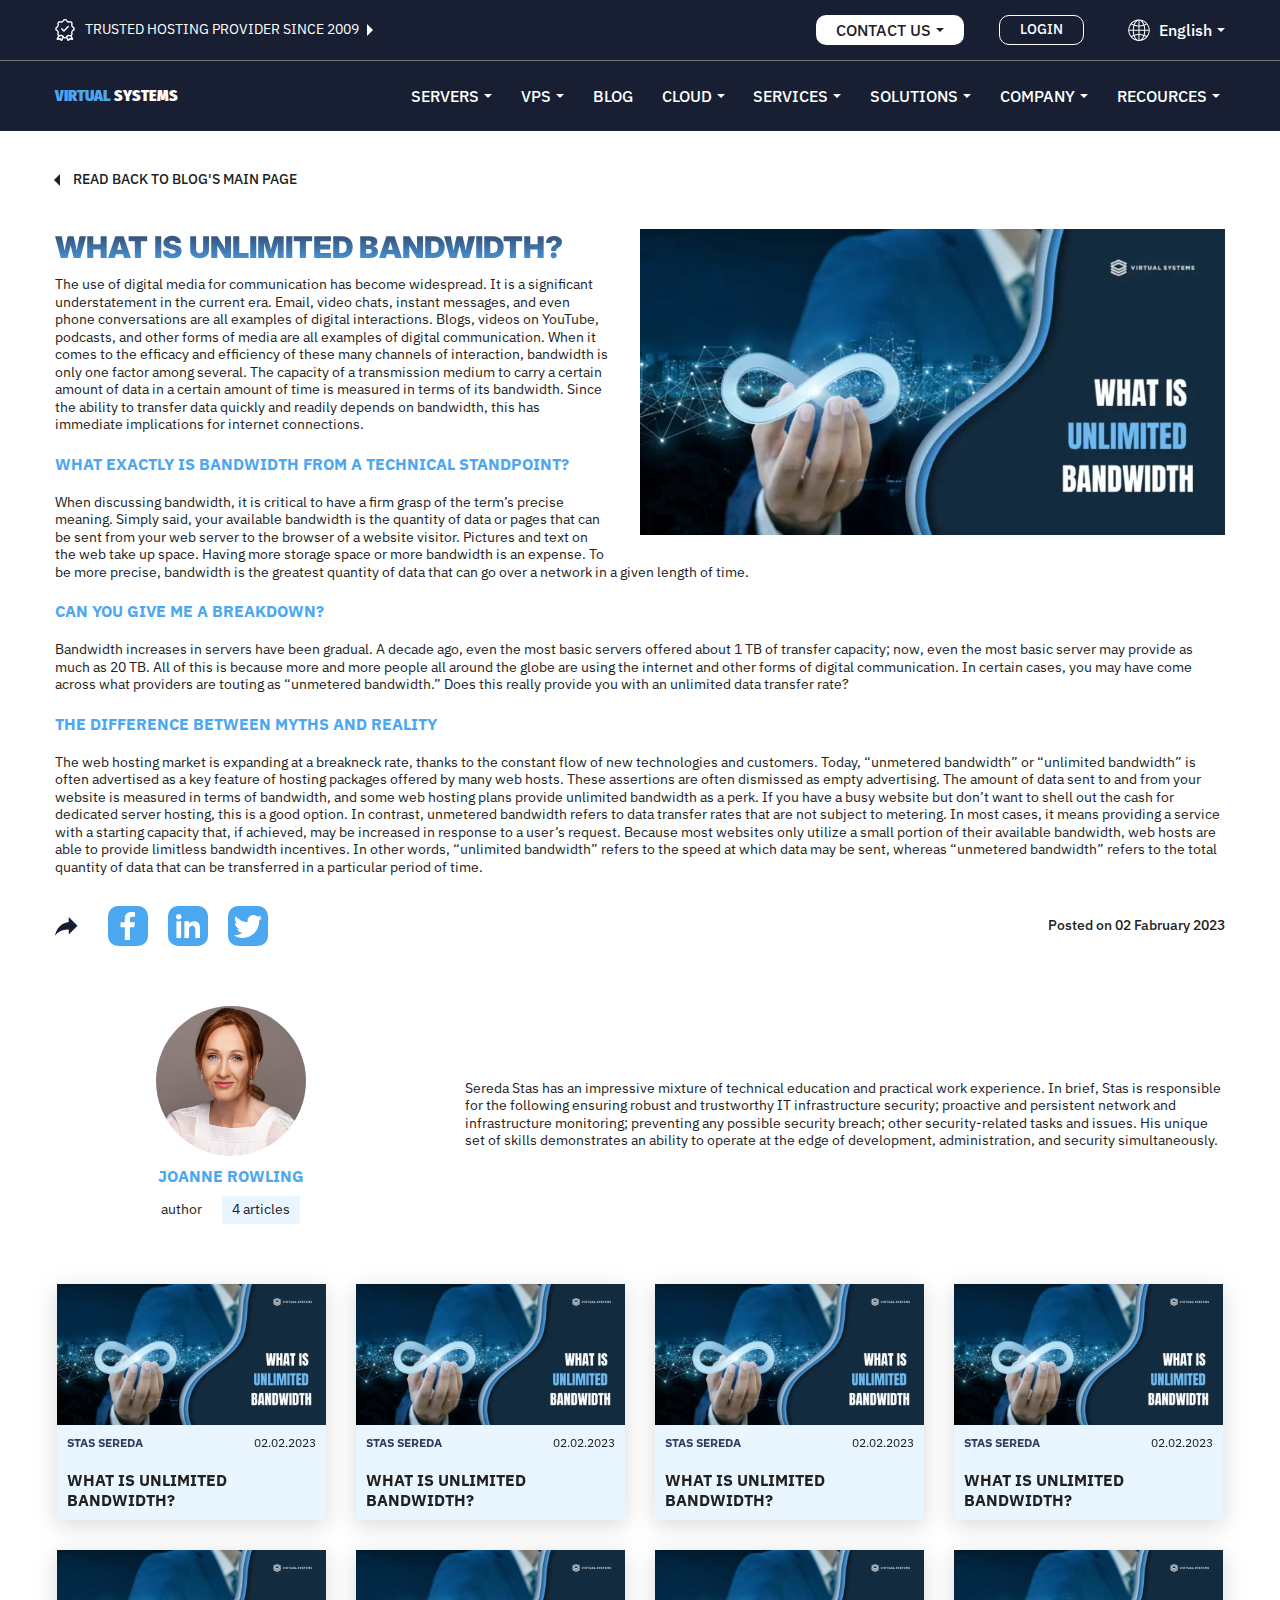
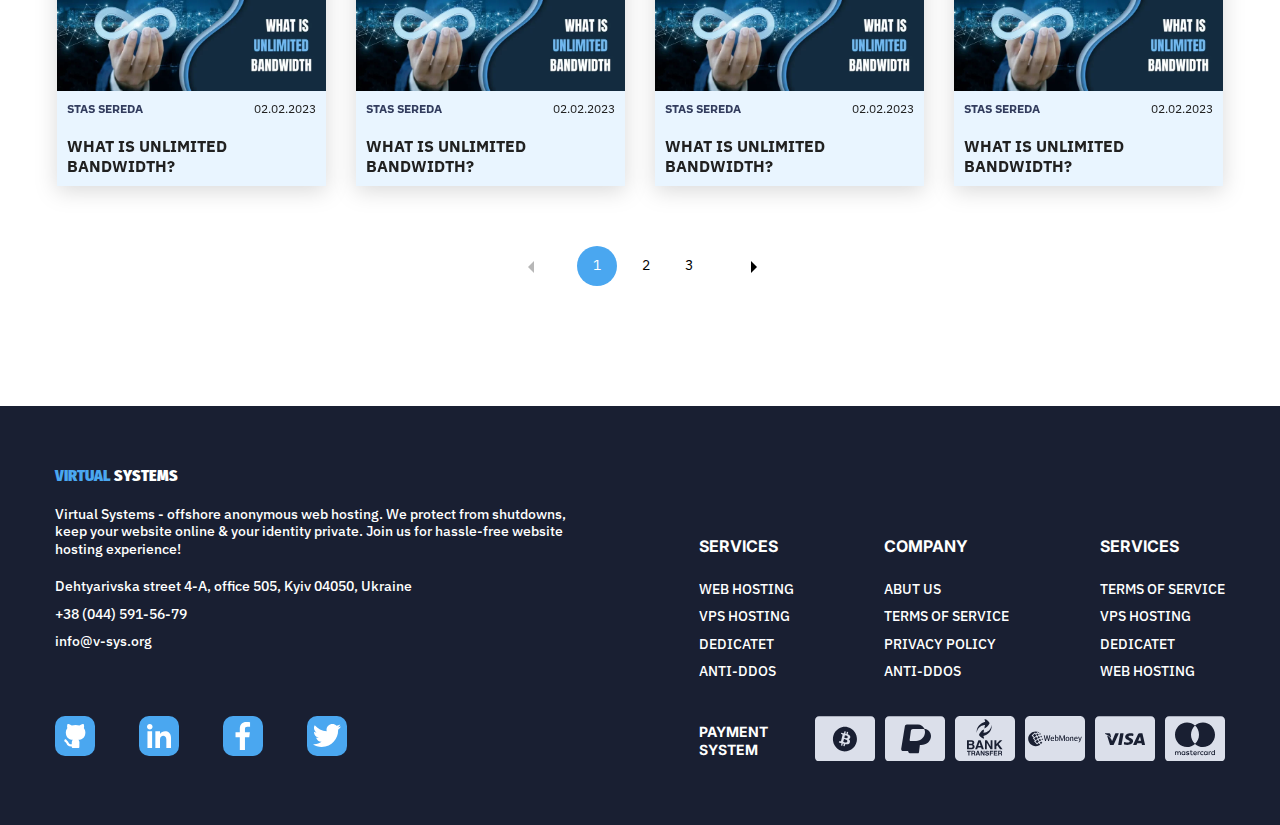
==== commit e3fea4ae: "0702 2023" ====
--- a/article-page.html
+++ b/article-page.html
@@ -517,11 +517,11 @@
               src="./images/blog-article__1.webp"
               alt="Article illustration"
             />
-            <h2
+            <h1
               class="section-title section-title--gradient article-page__title"
             >
               WHAT IS UNLIMITED BANDWIDTH?
-            </h2>
+            </h1>
 
             <p>
               The use of digital media for communication has become widespread.
@@ -1763,6 +1763,8 @@
       </section>
     </main>
 
+    <!-- Footer  -->
+
     <footer class="vsys-footer">
       <div class="vsys-container">
         <a class="vsys-logo" href="#">
@@ -1781,8 +1783,7 @@
               <ul>
                 <li class="footer-contact__item">
                   <a class="footer-contact__link" href="#"
-                    >Dehtyarivska street 4-A, office <br />
-                    505, Kyiv 04050, Ukraine</a
+                    >Dehtyarivska street 4-A, office 505, Kyiv 04050, Ukraine</a
                   >
                 </li>
                 <li class="footer-contact__item">
@@ -1876,39 +1877,44 @@
             </li>
           </ul>
 
-          <ul class="footer-payment__list">
-            <h3 class="section-subtitle footer__subtitle">Payment system</h3>
-            <li class="footer-payment__item">
-              <svg class="footer-payment__img">
-                <use href="./images/sprite.svg#payment-bitcoin"></use>
-              </svg>
-            </li>
-            <li class="footer-payment__item">
-              <svg class="footer-payment__img">
-                <use href="./images/sprite.svg#payment-paypal"></use>
-              </svg>
-            </li>
-            <li class="footer-payment__item">
-              <svg class="footer-payment__img">
-                <use href="./images/sprite.svg#payment-bank-transfer"></use>
-              </svg>
-            </li>
-            <li class="footer-payment__item">
-              <svg class="footer-payment__img">
-                <use href="./images/sprite.svg#payment-webmoney"></use>
-              </svg>
-            </li>
-            <li class="footer-payment__item">
-              <svg class="footer-payment__img">
-                <use href="./images/sprite.svg#payment-visa"></use>
-              </svg>
-            </li>
-            <li class="footer-payment__item">
-              <svg class="footer-payment__img">
-                <use href="./images/sprite.svg#payment-mastercard"></use>
-              </svg>
-            </li>
-          </ul>
+          <div class="footer-payment__content">
+            <h3 class="section-subtitle footer__subtitle">
+              Payment <br />
+              system
+            </h3>
+            <ul class="footer-payment__list">
+              <li class="footer-payment__item">
+                <svg class="footer-payment__img">
+                  <use href="./images/sprite.svg#payment-bitcoin"></use>
+                </svg>
+              </li>
+              <li class="footer-payment__item">
+                <svg class="footer-payment__img">
+                  <use href="./images/sprite.svg#payment-paypal"></use>
+                </svg>
+              </li>
+              <li class="footer-payment__item">
+                <svg class="footer-payment__img">
+                  <use href="./images/sprite.svg#payment-bank-transfer"></use>
+                </svg>
+              </li>
+              <li class="footer-payment__item">
+                <svg class="footer-payment__img">
+                  <use href="./images/sprite.svg#payment-webmoney"></use>
+                </svg>
+              </li>
+              <li class="footer-payment__item">
+                <svg class="footer-payment__img">
+                  <use href="./images/sprite.svg#payment-visa"></use>
+                </svg>
+              </li>
+              <li class="footer-payment__item">
+                <svg class="footer-payment__img">
+                  <use href="./images/sprite.svg#payment-mastercard"></use>
+                </svg>
+              </li>
+            </ul>
+          </div>
         </div>
       </div>
     </footer>
--- a/css/main.min.css
+++ b/css/main.min.css
@@ -1 +1 @@
-*{font-family:var(--primary-font);font-size:14px;margin:0;line-height:1.25;padding:0;box-sizing:border-box}body{color:var(--primary-text-color)}ul{list-style:none;margin:0}h1,h2,h3,h4,h5,h6{margin:0}a{text-decoration:none;display:block}a:hover{text-decoration:none}img{display:block;height:auto}p{margin:0}label{margin:0}button:focus{outline:none}.vsys-container{padding-left:15px;padding-right:15px;margin-left:auto;margin-right:auto}@media screen and (min-width: 375px){.vsys-container{width:375px}}@media screen and (min-width: 768px){.vsys-container{width:768px}}@media screen and (min-width: 1200px){.vsys-container{width:1200px}}.section-title{font-family:var(--title-font);text-transform:uppercase;font-weight:900;font-size:32px;margin:0 0 60px 0}.section-title--gradient{background:-webkit-linear-gradient(#333d5e, #4aa7f0);-webkit-background-clip:text;-webkit-text-fill-color:rgba(0,0,0,0)}.section-title--white{color:var(--secondary-text-color)}.section-subtitle{font-size:16px;text-transform:uppercase;color:var(--primary-text-color);font-weight:700}.section-subtitle--blue{color:var(--accent-color)}.services-content__button{margin-top:20px}.menu-arrow{display:inline-block;width:0;height:0;margin-left:5px;border-top:4px dashed;border-top:4px solid\9 ;border-right:4px solid rgba(0,0,0,0);border-left:4px solid rgba(0,0,0,0)}.menu-arrow--big{border-top:6px dashed;border-top:6px solid\9 ;border-right:6px solid rgba(0,0,0,0);border-left:6px solid rgba(0,0,0,0)}.menu-arrow--right{transform:rotate(-90deg)}.menu-arrow--left{transform:rotate(90deg)}.text--lightblue{font-weight:600;color:var(--light-blue-text)}.dropdown__button{border:none;background-color:rgba(0,0,0,0);color:var(--secondary-text-color);font-size:16px;text-transform:uppercase;font-weight:500;padding:15px 5px;align-items:center;display:flex;transition:color var(--timing-function)}.dropdown__button:hover,.dropdown__button:focus{color:var(--accent-color);outline:none}.button{display:flex;justify-content:center;text-align:center;text-transform:uppercase;font-weight:500;padding:10px 20px;border-radius:10px;white-space:nowrap;cursor:pointer;transition:color var(--timing-function),border var(--timing-function),background-color var(--timing-function),background var(--timing-function);height:max-content;width:max-content}.button--transparent{color:var(--secondary-text-color);background-color:rgba(0,0,0,0);border:1px solid var(--primary-background-color);transition:border var(--timing-function),background-color var(--timing-function),color var(--timing-function)}.button--transparent:hover{color:var(--accent-color);background-color:var(--primary-background-color)}.button--sm{padding:5px 20px}.button--white{color:var(--primary-text-color);background-color:var(--primary-background-color)}.button--white:hover,.button--white:focus{color:var(--accent-color);border-color:var(--light-blue-text)}.button--red{color:#f26666;border:1px solid #f26666;background-color:var(--primary-background-color)}.button--red:hover,.button--red:focus{color:var(--secondary-text-color);background-color:#f26666;border-color:var(--light-blue-text)}.button--light{background-color:var(--primary-background-color);color:var(--accent-color);border:1px solid #88c8fa}.button--border{border:none}.button--light:hover,.button--light:focus{background:var(--accent-color);color:var(--secondary-text-color)}.btn-grad{background:linear-gradient(0deg, #144da4, transparent) #144da4;color:var(--secondary-text-color)}.btn-grad:hover,.btn-grad:focus{background:linear-gradient(0deg, #144da4, transparent) #4aa7f0}.dropdown__menu{background-color:var(--secondary-background-color);z-index:1;position:absolute;top:58px;left:0;display:none;padding:0}.dropdown__menu--white{background-color:var(--primary-background-color)}.dropdown--mt14{margin-top:-14px}.dropdown__link{color:var(--secondary-text-color);text-transform:uppercase;white-space:nowrap;padding:10px 15px;transition:background-color var(--timing-function)}.dropdown__link:hover,.dropdown__link:focus{background-color:var(--light-blue-text);color:var(--secondary-background-color)}@media screen and (max-width: 1199px){.dropdown__button{font-size:12px}}.dropdown__button--open+.dropdown__menu{display:block}.dropdown__link--black{color:var(--primary-text-color)}@media screen and (max-width: 767px){.section-title{font-size:24px;margin:0 0 30px 0;text-align:center}.dropdown__link{color:var(--secondary-text-color);transition:color var(--timing-function),background-color var(--timing-function)}.dropdown__link:hover{color:var(--primary-text-color)}.dropdown__button--open~.dropdown__menu{max-height:35rem}.dropdown__button{padding-left:0;padding-right:0;width:100%;justify-content:space-between}.dropdown__menu{background-color:rgba(255,255,255,.1);width:100%;display:block;position:relative;overflow:hidden;max-height:0;transition:max-height var(--timing-function);top:0}}.hotprice-gif{position:absolute;top:0px;left:10px}.display-none{display:none}:root{--primary-font: "IBM Plex Sans", sans-serif;--logo-font: "Fira Sans Condensed", sans-serif;--title-font: "Inter", sans-serif;--buttons-font: "Inter", sans-serif;--primary-text-color: #212121;--secondary-text-color: #ffffff;--light-blue-text: #a8d5f8;--grey-text-color: #6c6c6c;--price-accent-color: #333d5e;--price-card-bcg: #e9f5ff;--accent-color: #4aa7f0;--primary-background-color: #ffffff;--secondary-background-color: #191f32;--opacity-text-color: rgba(255, 255, 255, 0.6);--timing-function: 300ms cubic-bezier(0.2, 0, 0.7, 1)}.page-header{background-color:var(--secondary-background-color);position:sticky;top:-60px;z-index:10}.topbar{padding:10px 0;display:flex;justify-content:space-between;align-items:center;gap:30%}.topbar--bottomline{border-bottom:1px solid #747474}.topbar-quality{color:var(--secondary-text-color);display:flex;align-items:center;width:50%}.topbar-quality__link{color:var(--secondary-text-color);position:relative;white-space:nowrap;display:flex;align-items:center;transition:color var(--timing-function);margin-left:-10px}.topbar-quality__link:hover,.topbar-quality__link:focus{color:var(--light-blue-text)}.topbar-quality__svg{fill:rgba(0,0,0,0);transform:scale(0.8)}.planet-icon{fill:currentColor;transform:scale(0.8)}.big-arrow{fill:currentColor}.topbar-buttons{display:flex;align-items:center;justify-content:space-between;width:50%}.button--lang{padding:0;border:none;display:flex;align-items:center;text-transform:none;width:100%;background-color:rgba(0,0,0,0)}.button--lang:hover{color:var(--light-blue-text)}.dropdown__menu--lang{width:100%;margin-top:-8px}.navbar{display:flex;justify-content:space-between;align-items:center;padding:10px 0}.navbar__list{display:flex;justify-content:space-between;align-items:center}.navbar__item{cursor:pointer;position:relative}.vsys-logo{font-family:var(--logo-font);font-size:16px;font-weight:900;text-transform:uppercase;color:var(--secondary-text-color);position:relative;white-space:nowrap}.vsys-logo:hover{color:var(--secondary-text-color);text-decoration:none}.vsys-logo__virtual{font-size:16px;font-weight:900;font-family:var(--logo-font);color:#4aa7f0}.mobile-open{overflow:hidden}.menu-button{cursor:pointer;display:none;margin:0;padding:0;border:none;background-color:rgba(0,0,0,0);z-index:2}.menu-button .icon-close{display:none}.icon-menu{fill:currentColor}.icon-close{fill:currentColor}.menu-button.is-open .icon-close{display:block}.menu-button.is-open .icon-menu{display:none}.menu-social{display:none}.site-nav__link.site-nav__link--active{color:var(--accent-color)}.mobile-menu{width:70%}.mobile-menu__buttons{display:none}@media screen and (max-width: 1199px){.topbar{gap:5%}.mobile-menu{width:100%;flex-basis:fit-content}.vsys-logo,.vsys-logo__virtual{font-size:12px}}@media screen and (max-width: 767px){.topbar{display:none}.page-header{top:0}.topbar{gap:5%;padding:5px 0}.topbar-quality{display:none}.topbar-buttons{width:100%}.menu-button{display:inline-flex;margin:0;padding:0;border:none;background-color:rgba(0,0,0,0);z-index:2;color:#f0f8ff}.mobile-menu{position:fixed;overflow-y:scroll;left:0;top:51px;width:100vw;height:calc(100vh - 51px);height:calc(100dvh - 51px);background:linear-gradient(180deg, #191f32 2.92%, #305e8a 49.72%, #4aa7f0 97.41%);z-index:1;opacity:0;padding-top:40px;padding-bottom:40px;transition:transform var(--timing-function),opacity var(--timing-function);pointer-events:none}.mobile-menu.is-open{opacity:1;transform:translateY(0%);pointer-events:all}.mobile-menu .mobile-menu__container{width:fit-content;margin:0 auto}.mobile-menu .navbar__list{flex-flow:column}.navbar__item{width:100%}.dropdown__menu--lang{background-color:var(--primary-background-color);z-index:5;position:absolute;top:52px}.dropdown__menu--lang .dropdown__link{color:var(--primary-text-color)}.mobile-menu__buttons{width:237px;justify-content:space-between;display:flex;margin:0 auto;margin-top:20px;align-items:center}.navbar__item--width{width:100px}.button--lang{width:100%}}.hero{position:relative;background:linear-gradient(180deg, #191f32 2.92%, #305e8a 49.72%, #4aa7f0 97.41%);padding-top:40px;padding-bottom:100px}.hero__background{background-image:url(../images/hero-decor.svg);background-size:contain;background-repeat:no-repeat;background-position:bottom;width:100%;height:100%;position:absolute;bottom:0px}.hero__content{height:100%;display:flex;flex-flow:column;position:relative;justify-content:space-between;gap:30px}.hero__title{font-family:var(--title-font);font-weight:900;font-size:40px;line-height:1.3;width:100%;letter-spacing:2px;text-transform:uppercase;color:#fff}.hero__thumb{display:flex;justify-content:space-between}.hero__info{display:flex;flex-flow:column;justify-content:space-between;gap:30px;width:70%}.hero__description{color:var(--secondary-text-color);font-size:18px}.hero__buttons{display:flex;gap:20px}.hero__image{display:flex;justify-content:center;width:25%}.hero__svg{width:80%}@media screen and (max-width: 1199px){.hero__title{font-size:36px}.hero{padding-bottom:80px}.hero__thumb{display:flex}.hero__image{display:none}.hero__thumb{flex-flow:column-reverse}.hero__info{width:100%}.hero__buttons{gap:80px;justify-content:center}.hero__title--nowrap{display:none}}@media screen and (max-width: 767px){.hero{padding-top:20px;padding-bottom:60px}.hero__buttons{flex-flow:column}.hero__title{font-size:26px;margin-bottom:0}.hero__image{transform:scale(0.7)}.hero__description{font-size:16px}.hero__buttons{align-items:center;gap:20px}}#serversContent,#hostingContent,#cloudContent,#servicesContent{display:none}#servers_button:checked~#serversContent,#hosting_button:checked~#hostingContent,#cloud_button:checked~#cloudContent,#services_button:checked~#servicesContent{display:block}#servers_button:checked~.services-menu label[for=servers_button],#hosting_button:checked~.services-menu label[for=hosting_button],#cloud_button:checked~.services-menu label[for=cloud_button],#services_button:checked~.services-menu label[for=services_button]{background-color:var(--primary-background-color);color:var(--accent-color);border-radius:10px 10px 0 0}input[type=radio]{opacity:0;position:absolute;top:0;left:0;margin:0}.services{padding-bottom:80px}.services-label__box{display:flex;gap:80px;margin-bottom:20px}.services-label__title{color:var(--accent-color)}.services__container{padding-top:60px;position:relative}.services-menu{width:100%;display:flex;justify-content:space-between;gap:5%;position:absolute;transform:translateY(-100%);top:0;left:0}.services-menu__item{width:25%;border-radius:10px 10px 0 0;transition:background-color var(--timing-function)}.services-menu__item:hover{background-color:rgba(255,255,255,.3)}.services-menu__label{font-size:16px;font-weight:500;color:var(--secondary-text-color);text-transform:uppercase;cursor:pointer;display:flex;align-items:center;justify-content:center;gap:10px;padding:20px 30px}.services-cards__list{display:flex;justify-content:space-between;gap:30px;margin-bottom:60px}.services-cards__item{width:23%;padding:30px 20px;border-radius:10px;transition:transform var(--timing-function),filter var(--timing-function),outline var(--timing-function);filter:drop-shadow(0px 5px 11px rgba(0, 0, 0, 0.15))}.services-cards__item:hover{filter:drop-shadow(0px 5px 11px rgba(0, 0, 0, 0.3));transform:scale(1.02)}.services-cards__item>a{margin:30px 0 0 0}.services-cards__item .button{margin:0 auto}.services-cards__item--blue{position:relative;background-color:var(--price-card-bcg)}.services-cards__item--white{background-color:var(--primary-background-color)}.services-cards__item--white:hover{outline:none}.services-cards__title{text-align:center;margin-bottom:20px}.services-cards__price{font-family:var(--title-font);font-weight:900;color:#144da4;font-size:18px;max-width:fit-content;margin:0 auto;text-align:center;margin-bottom:20px}.services-cards__info{display:flex;justify-content:space-between;font-size:12px;opacity:.6;margin-bottom:6px}.services-cards__value{font-size:12px;text-align:right;opacity:1}.services-cards__checkmark{font-size:18px}.serversContent{width:100%}.services-dedicated__title{display:flex;align-items:center;justify-content:space-between;margin-bottom:10px;transition:color var(--timing-function)}.services-dedicated__list{justify-content:space-between;flex-wrap:wrap;display:flex;row-gap:40px;margin-bottom:60px}.services-dedicated__item{width:30%}.services-dedicated__item:hover .services-dedicated__title{color:var(--accent-color)}.services-vps__list{gap:30px;display:flex;justify-content:space-between}.services-vps__item{width:25%}.services-vps__item a{width:100%}.services-content__list{display:flex;justify-content:space-between;gap:30px}.services-content__item{padding:0 20px;width:25%}.services-content__title{margin-bottom:20px}@media screen and (max-width: 1199px){.services-menu{gap:0}.services-cards__list{flex-wrap:wrap;justify-content:space-around;gap:50px}.services-cards__item{width:40%}.services-vps__list{flex-wrap:wrap;gap:30px}.services-vps__item{width:45%}}@media screen and (max-width: 767px){.services-menu__item .menu-arrow--big{display:none}.services-dedicated__item{width:100%}.services-cards__item{width:80%}.services-vps__list{width:100%;justify-content:center;flex-wrap:wrap;gap:40px}.services-vps__item{width:60%;margin:0 auto}}.faq{position:relative;padding-bottom:120px;padding-top:80px}.faq__background{background-image:url(../images/faq-bcg.svg);background-size:60vw;background-repeat:no-repeat;background-position:top right;top:0;left:0;right:0;bottom:0;margin-top:60px;position:absolute;pointer-events:none}.accordion{width:50%;position:relative}.accordion__item{border-bottom:1px solid var(--grey-text-color);margin-top:10px}.accordion__item:hover .section-subtitle{color:var(--accent-color)}.accordion__btn{width:100%;border:none;background-color:rgba(0,0,0,0);justify-content:space-between;display:flex;align-items:center;padding:10px 0;transition:color var(--timing-function),transform var(--timing-function);cursor:pointer}.accordion__btn:focus{color:var(--accent-color)}.accordion__btn:focus~.accordion__info{max-height:4rem}.accordion__btn:focus .menu-arrow--right{transform:rotate(0deg)}.accordion__info{color:var(--grey-text-color);max-height:0rem;overflow:hidden;font-weight:500;line-height:1.25;margin-bottom:10px;transition:max-height var(--timing-function)}.accordion__svg{fill:currentColor}@media screen and (max-width: 1199px){.accordion{width:100%}}@media screen and (max-width: 767px){.faq{position:relative;padding-bottom:60px;padding-top:30px}}.advantages{padding-bottom:80px}.advantages-steps{display:flex;justify-content:space-between;margin-bottom:60px;column-gap:60px}.advantages-steps__list{justify-content:space-between;width:100%;display:flex;gap:30px}.advantages-steps__item{width:30%}.advantages-steps .section-subtitle{margin-bottom:30px}.advantages__list{row-gap:40px;justify-content:space-between;display:flex;flex-wrap:wrap}.advantages__item{width:30%}.advantages__subtitle{text-align:center;margin-bottom:30px}.advantages__image{display:block;margin:0 auto 20px}@media screen and (max-width: 1199px){.advantages__item{width:45%}}@media screen and (max-width: 767px){.advantages-steps{flex-flow:column;margin-bottom:30px}.advantages-steps img{margin:0 auto 30px;width:50%}.advantages-steps .section-title{text-align:center}.advantages-steps__section{justify-content:center}.advantages-steps__list{width:100%;flex-flow:column;gap:40px}.advantages-steps__item{width:100%}.advantages__item{width:100%}}.contact{background:linear-gradient(180deg, #191f32 2.92%, #305e8a 49.72%, #4aa7f0 97.41%);padding-top:60px;padding-bottom:120px;position:relative}.contact__background-img{background-image:url(../images/contact-decor.svg);background-size:contain;background-repeat:no-repeat;background-position:bottom;width:100%;height:100%;position:absolute;bottom:0px;pointer-events:none}.contact__container{display:flex;justify-content:space-around;align-items:center;position:relative}.contact .section-title{margin-bottom:10px}.contact__call{color:var(--secondary-text-color);font-size:18px}@media screen and (max-width: 767px){.contact{padding-top:30px;padding-bottom:30px}.contact__container{display:flex;flex-flow:column;gap:60px;align-items:center}.contact__call{text-align:center}}.values{padding-top:80px;padding-bottom:80px}.values__box{display:flex;align-items:center;justify-content:space-between;gap:30px}.values__content--1{width:60%;display:flex;flex-flow:column;gap:30px}.values__content--2{width:40%}.values__description{margin-bottom:30px}.values__text{white-space:nowrap}.values__list--img{display:flex;flex-flow:column;gap:20px}.values__list__content{width:100%;display:flex;flex-flow:column;gap:20px}.values__item{width:100%;display:flex;justify-content:space-between;align-items:center}.values__illusrtation{width:85px}.values__svg{margin:0 auto}.values__text{width:70%;font-size:12px}.values h3{margin-bottom:30px}@media screen and (max-width: 1199px){.values__content--1{gap:20px;width:50%}.values__content--1 .section-subtitle{margin-bottom:10px}.values__content--2{width:50%}.values__item{gap:20px}.values__text{white-space:normal}}@media screen and (max-width: 767px){.values{padding-top:30px;padding-bottom:30px}.values__content--1{width:100%}.values__content--2{width:100%}.values__box{flex-flow:column;gap:30px}}.payment{background:linear-gradient(180deg, #191f32 2.92%, #305e8a 49.72%, #4aa7f0 97.41%);padding-top:60px;padding-bottom:60px}.payment__list{display:flex;justify-content:space-between}@media screen and (max-width: 767px){.payment{padding-top:30px;padding-bottom:30px}.payment__list{justify-content:space-between;gap:30px;flex-wrap:wrap}}.reviews{padding-top:80px;padding-bottom:80px}.reviews__list{display:flex;justify-content:space-between}.reviews__item{width:15%}.reviews__logo{width:100%}.reviews__svg{display:flex;width:100%}.reviews__link{height:100%;display:flex;flex-flow:column;justify-content:space-around}.reviews__svg--box{margin:0 0 0 auto}@media screen and (max-width: 1199px){.reviews__list{flex-wrap:wrap}}@media screen and (max-width: 767px){.reviews{padding-top:60px;padding-bottom:60px}.reviews__list{gap:60px}.reviews__item{width:40%}}.couverage{padding-bottom:80px}.couverage .section-title{margin-bottom:30px}.couverage__content{align-items:center;display:flex;gap:60px}.couverage__description{width:40%}.couverage__map{width:60%;position:relative}.couverage__svg{width:100%}.couverage__marker{position:absolute;transform-origin:bottom}.couverage__marker:hover{animation:pulsate-bck .5s ease-in-out infinite both}.couverage__marker--kyiv{top:11%;right:40%}.couverage__marker--amsterdam{top:5%;right:58%}.couverage__marker--seattle{bottom:61%;left:1%}@keyframes pulsate-bck{0%{transform:scale(1.2)}50%{transform:scale(1)}100%{transform:scale(1.2)}}.couverage__description:has(.couverage__item--kyiv:hover)~.couverage__map .couverage__marker--kyiv,.couverage__description:has(.couverage__item--amsterdam:hover)~.couverage__map .couverage__marker--amsterdam,.couverage__description:has(.couverage__item--seattle:hover)~.couverage__map .couverage__marker--seattle{animation:pulsate-bck .5s ease-in-out infinite both}.couverage__list{display:flex;flex-flow:column}.couverage__item{cursor:pointer;padding-top:10px;padding-bottom:10px}.couverage__name{align-items:center;gap:10px;display:flex}@media screen and (max-width: 1199px){.couverage__content{gap:30px;flex-flow:column}.couverage__description{width:100%}.couverage__map{width:100%}.couverage .section-title{margin-bottom:30px}.couverage__marker--kyiv{top:13%;right:40%}.couverage__marker--amsterdam{top:7%;right:59%}}@media screen and (max-width: 767px){.couverage{padding-bottom:30px}.couverage__marker--kyiv{top:-2%;right:38%}.couverage__marker--amsterdam{top:-8%;right:56%}.couverage__marker--seattle{left:-1%}}.vsys-footer{background-color:var(--secondary-background-color);padding:60px 0}.vsys-footer .vsys-logo{margin-bottom:20px}.footer__content{width:100%;display:flex;justify-content:space-between;gap:10%}.footer__info{min-width:45%}.footer__description{color:var(--secondary-text-color);font-weight:500;margin-bottom:20px}.footer-contact__link{color:var(--secondary-text-color);font-style:normal;font-weight:500;transition:color var(--timing-function)}.footer-contact__link:hover{color:var(--accent-color);text-decoration:none}.footer-contact__item:not(:last-child){margin-bottom:10px}.footer-nav{min-width:45%;justify-content:space-between;display:flex}.footer__subtitle{color:var(--secondary-text-color);font-family:var(--title-font);font-size:16px;font-weight:700;align-items:center;display:flex}.footer-nav__link{color:var(--secondary-text-color);font-weight:500;padding:5px 0;transition:color var(--timing-function);text-transform:uppercase}.footer-nav__link:hover{color:var(--accent-color);text-decoration:none}.footer__box{display:flex;flex-flow:column;gap:20px}.footer__thumb{display:flex;justify-content:space-between;margin-top:30px}.footer-social__list{min-width:25%;display:flex;justify-content:space-between}.footer-social__link{color:var(--secondary-text-color);display:flex;align-items:center;justify-content:center;background-color:var(--accent-color);border-radius:10px;width:40px;height:40px;transition:color var(--timing-function),background-color var(--timing-function)}.footer-social__link:hover{color:var(--accent-color);background-color:rgba(0,0,0,0)}.footer-social__svg{display:flex;justify-content:center;align-items:center}.footer-social__svg--color{fill:currentColor}.footer-payment__list{display:flex;gap:10px;align-items:center}.footer-payment__item{align-items:center}.footer-payment__img{width:60px;height:45px}.footer-payment__content{display:flex}.footer-payment__content>.footer__subtitle{margin-right:46px;width:70px;align-items:center;font-size:14px}@media screen and (max-width: 1199px){.footer__content{gap:3%}.footer__info{width:35%}.footer-nav{min-width:55%}.footer__box{width:30%}.footer-payment__content{justify-content:space-between}.footer-payment__content>.footer__subtitle{margin-right:15px}.footer__thumb{gap:30px}.footer-social__list{margin:0 auto;width:50%}.footer-payment{width:100%}.footer-payment .footer__subtitle{display:none}.footer-payment__list .footer__subtitle{display:none}}@media screen and (max-width: 767px){.footer__content{flex-flow:column}.footer__info{width:100%}.footer__thumb{flex-flow:column}.footer-payment__content .footer__subtitle{display:none}.footer-social__list{width:70%}.footer-payment__list{flex-flow:wrap;gap:20px;column-gap:40px;justify-content:center}}.splide__pagination{bottom:12px;left:inherit;padding:0;position:absolute;right:110px;z-index:1}.splide__pagination__page{margin:3px 8px}@media screen and (max-width: 1199px){.hero{padding-bottom:100px}.hero__svg{width:100%}.hero__image{margin:0 auto 40px}.splide__pagination{top:-200px;left:0;right:0}}@media screen and (max-width: 767px){.hero__image{display:none}.hero__thumb{margin-bottom:30px}.hero__thumb{padding-bottom:60px;margin-bottom:0}.hero__description{margin-bottom:0}.splide__pagination{top:auto;bottom:125px}}.dedicated-contact .section-title{margin-bottom:30px}.dedicated-contact__background{background:linear-gradient(165.95deg, rgba(74, 167, 240, 0.76) 10.01%, #e0f1ff 101.3%);position:relative}.dedicated-contact__background--svg{background-image:url(/images/dedicated-background__image.svg);background-size:contain;background-repeat:no-repeat;background-position:bottom;width:100%;bottom:0}.dedicated-contact__content{display:flex;align-items:center;gap:60px;padding:60px 60px}@media screen and (max-width: 1199px){.dedicated-contact .section-title{text-align:center}.dedicated-contact__content{flex-flow:column;gap:30px}}@media screen and (max-width: 767px){.dedicated-contact__content{padding-left:0;padding-right:0}}.bonuses{padding-top:60px;padding-bottom:60px}.bonuses .services-dedicated__title{margin-bottom:0}.bonuses__list{row-gap:20px;display:flex;flex-wrap:wrap}.bonuses__item{display:flex;align-items:center;gap:20px;width:50%}.bonuses__svg{fill:currentColor}.bonuses__checkmark{color:var(--accent-color);font-size:34px}@media screen and (max-width: 767px){.bonuses__item{width:100%}}.dedicated-agvantages{padding-top:60px;padding-bottom:60px}.dedicated-agvantages__content{display:flex;gap:60px}.dedicated-agvantages__image{width:300px;order:2}.dedicated-agvantages__description{font-size:16px;order:1}@media screen and (max-width: 767px){.dedicated-agvantages__content{flex-flow:column;gap:30px}.dedicated-agvantages__image{margin:0 auto;width:200px;order:1}.dedicated-agvantages__description{order:2}}.price-dedicated{padding-top:60px;padding-bottom:60px}.price-dedicated__container{gap:30px;display:flex;margin-bottom:60px;align-items:center;justify-content:space-between}.price-billing__item{transition:filter var(--timing-function)}.price-billing__item:hover{filter:drop-shadow(0px 11px 5px rgba(0, 0, 0, 0.15))}.price-dedicated__card{background-color:var(--price-card-bcg);border-radius:10px;padding:20px;justify-content:space-around;align-items:center;display:flex;gap:30px;margin-bottom:30px;transition:transform var(--timing-function),filter var(--timing-function),outline var(--timing-function);position:relative}.price-dedicated__card .services-cards__title{margin-bottom:0}.price-dedicated__label::before{content:"";text-align:center;position:absolute;top:15px;left:-10px;padding:3px 10px;color:var(--secondary-text-color);border-radius:3px}.price-dedicated__label--red::before{content:"sold out";background-color:#f26666}.price-dedicated__label--green::before{content:"in stock";background-color:#61ce58}.price-dedicated__label--orange::before{content:" 1 in stock";background-color:#ffb015}.price-dedicated__gif{position:absolute;top:0;left:5px}.price-dedicated__card:hover{filter:drop-shadow(0px 5px 11px rgba(0, 0, 0, 0.3));transform:scale(1.02)}.price-billing__button{display:flex;flex-flow:column;background-color:var(--primary-background-color);border:1px SOLID var(--accent-color);padding:10px 20px;border-radius:10px}.price-billing__label{color:var(--primary-text-color);font-weight:400;margin:10px auto 0}.price-billing__button--blue{background-color:var(--price-card-bcg)}.price-dedicated__list{display:flex;flex-wrap:wrap;justify-content:space-between;gap:20px;width:70%}.price-dedicated__item{width:16%}.price-dedicated__tariff{width:10%}.price-dedicated__box{display:flex;flex-flow:column;gap:20px;justify-content:space-between;width:20%;align-items:center}.price-dedicated__box .button{width:100%}.price-dedicated__info{font-size:12px;display:flex;text-align:left;flex-wrap:nowrap;opacity:1}.price-dedicated__info:not(:last-child){margin-bottom:10px}.price-dedicated__info--uppercase{text-transform:uppercase;opacity:.5}.price-dedicated__price{margin:0;font-size:18px}.price-dedicated__price--crossed{opacity:.6;text-decoration:line-through;margin-right:10px}.price-dedicated__content{display:flex;align-items:center;justify-content:space-between;gap:20px}.price-billing__buttons{display:flex}@media screen and (max-width: 1199px){.price-dedicated__content>.section-subtitle{width:150px}.price-dedicated__container{row-gap:30px;flex-flow:column}.price-dedicated__content{margin:0 auto 0 0}}@media screen and (max-width: 767px){.price-dedicated__content{width:100%;flex-flow:column}.price-dedicated__card{flex-flow:column}.price-dedicated__list{justify-content:space-around;width:90%;row-gap:20px}.price-dedicated__item{width:45%}.price-dedicated__box{width:100%}.price-dedicated__tariff{width:100%}.price-billing__button{padding:5px 10px}.price-billing__button .section-subtitle{font-size:12px}}.dedicated-hero{background:linear-gradient(165.95deg, rgba(74, 167, 240, 0.76) 10.01%, #e0f1ff 101.3%);padding-top:100px}.dedicated-hero__background{background-image:url(/images/dedicated-background__image.svg)}.hero-dedicated{padding-bottom:60px}.hero-dedicated__list{list-style:disc;color:var(--secondary-text-color);padding-left:18px}.hero-dedicated__text{color:var(--secondary-text-color);font-size:24px}.hero-dedicated__item:not(:last-child){margin-bottom:10px}.hero-dedicated__svg{width:90%}.dedicated-faq__background{background-image:url(/images/dedicated-faq_background.svg)}.dedicated-services{padding-top:60px;padding-bottom:60px}.dedicated-services .services-vps__list{margin-bottom:60px}.dedicated-services__list{margin-bottom:0}@media screen and (max-width: 1199px){.hero-dedicated__text{font-size:20px}}@media screen and (max-width: 767px){.hero-dedicated__text{font-size:16px}.dedicated-hero .hero{padding-bottom:60px}.dedicated-hero .hero__thumb{padding-bottom:0}}.nvme-ssd .section-title{margin-bottom:30px}.nvme-data{padding-bottom:60px}.price-billing__buttons--gap{gap:10px;justify-content:space-between}.nvme-data__list{display:flex;justify-content:space-around}.nvme-data__item{width:20%}.nvme-data__description{text-align:center}.nvme-ssd{padding-bottom:60px}.nvme-ssd__box{width:50%;display:flex;flex-flow:column;gap:30px}.nvme-ssd__list{width:50%}.nvme-ssd__content{display:flex;justify-content:space-between;align-items:center;gap:60px}.nvme-ssd .bonuses__item{width:100%}.nvme-ssd__image{margin:0 auto}.services-cards__list--jc{justify-content:center}@media screen and (max-width: 767px){.nvme-data__list{flex-flow:column;gap:30px}.nvme-data__item{width:100%}.nvme-ssd__content{flex-flow:column}.nvme-ssd__box{width:100%}.nvme-ssd__image{width:150px}.nvme-ssd__list{width:100%}}.main-article__section{padding-bottom:60px}.blog__title{margin-top:60px}.main-article__list{justify-content:space-between;display:flex}.main-article__item{display:flex;width:30%;justify-content:space-between;background-color:var(--price-card-bcg);transition:box-shadow var(--timing-function),transform var(--timing-function);filter:drop-shadow(0px 5px 11px rgba(0, 0, 0, 0.15))}.main-article__item:hover{box-shadow:0px 1px 1px rgba(0,0,0,.12),0px 4px 4px rgba(0,0,0,.06),1px 4px 6px rgba(0,0,0,.16);transform:scale(1.02)}.main-article__item:hover .main-article__text{transform:translateY(0)}.main-article__description{overflow:hidden;position:relative}.main-article__thumb{display:flex;flex-flow:column}.main-article__info{display:flex;justify-content:space-between;align-items:center}.main-article__author{font-size:12px;align-items:center;text-transform:uppercase;width:100%;color:var(--price-accent-color);font-weight:700;width:100%;position:relative;padding:10px;transition:color var(--timing-function)}.main-article__author:hover{color:var(--accent-color)}.main-article__icon{margin-right:-2px;margin-bottom:2px;transform:scale(0.8)}.main-article__text{display:flex;color:var(--primary-text-color);background-color:var(--primary-background-color);overflow:hidden;justify-content:center;position:absolute;padding:10px;height:100%;top:0;left:0;transform:translateY(100%);transition:transform var(--timing-function)}.main-article__image{fill:currentColor}.main-article__datetime{font-size:12px;padding:10px}.main-article__article .section-subtitle{transition:color var(--timing-function)}.main-article__article{padding:10px}.main-article__article:hover .section-subtitle{color:var(--accent-color)}.main-article__title{text-transform:inherit}.main-article__image{width:100%}.tag__section{margin-bottom:60px}.tag__list{display:flex;flex-flow:wrap;gap:10px}.tag__item{background-color:var(--price-card-bcg)}.tag__link{height:100%;font-size:14px;color:var(--accent-color);padding:5px 10px}.tag__link:hover{color:var(--accent-color)}.tag__item:hover{outline:1px solid var(--accent-color)}.tag__subtitle{display:flex;align-items:center}.article__section{padding-bottom:60px}.article__list{display:flex;flex-wrap:wrap;justify-content:center;gap:30px}.article__item{display:flex;width:23%;justify-content:space-between;background-color:var(--price-card-bcg);transition:box-shadow var(--timing-function),transform var(--timing-function);filter:drop-shadow(0px 5px 11px rgba(0, 0, 0, 0.15))}.article__item:hover{box-shadow:0px 1px 1px rgba(0,0,0,.12),0px 4px 4px rgba(0,0,0,.06),1px 4px 6px rgba(0,0,0,.16);transform:scale(1.02)}.article__item:hover .article__text{transform:translateY(0)}.article__description{overflow:hidden;position:relative}.article__illustration{width:40%}.article__thumb{display:flex;flex-flow:column}.article__link .section-subtitle{font-size:14px}.article__info{display:flex;justify-content:space-between;align-items:center}.article__author{font-size:12px;align-items:center;text-transform:uppercase;width:100%;color:var(--price-accent-color);font-weight:700;width:100%;position:relative;padding:10px;transition:color var(--timing-function)}.article__author:hover{color:var(--accent-color)}.article__icon{margin-right:-2px;margin-bottom:2px;transform:scale(0.8)}.article__text{display:flex;color:var(--primary-text-color);background-color:var(--primary-background-color);overflow:hidden;justify-content:center;position:absolute;padding:10px;height:100%;top:0;left:0;transform:translateY(100%);transition:transform var(--timing-function)}.article__image{fill:currentColor}.article__datetime{font-size:12px;padding:10px}.article__article .section-subtitle{transition:color var(--timing-function)}.article__article{padding:10px}.article__article:hover .section-subtitle{color:var(--accent-color)}.article__title{text-transform:inherit}.article__image{width:100%}@media screen and (min-width: 1199px){.display-none--desk{display:none}}@media screen and (max-width: 1199px){.display-none--mobile{display:none}.main-article__item{background-color:var(--primary-background-color)}.main-article__article:hover .section-subtitle{color:var(--primary-text-color)}.main-article__link{padding:10px}.main-article__link:hover .section-subtitle{color:var(--accent-color)}.main-article__article{display:flex;flex-flow:column;padding:0px}.main-article__list{gap:30px}.main-article__text{height:fit-content;position:relative;transform:none;padding:0;margin-top:10px}.article__item{width:100%;background-color:var(--primary-background-color)}.article__article:hover .section-subtitle{color:var(--primary-text-color)}.article__link{padding:10px}.article__link:hover .section-subtitle{color:var(--accent-color)}.article__article{display:flex;align-items:center;padding:0px}.display-none--mobile{display:none}.article__list{gap:30px}.article__thumb{width:60%}.article__text{height:fit-content;position:relative;transform:none;padding:0;margin-top:10px}.article__description{display:flex;flex-flow:column;gap:10px}}@media screen and (max-width: 767px){.main-article__list{flex-flow:column}.main-article__item{width:100%}.article__article{flex-flow:column}.article__illustration{width:100%}.article__thumb{width:100%}}.author__section{display:flex;align-items:center;justify-content:space-between;padding-top:60px;padding-bottom:60px}.author-page__breadcrumbs{color:var(--primary-text-color);display:flex;align-items:center;font-weight:500;gap:10px;margin-top:30px;margin-left:-19px;width:fit-content;padding:10px;transition:color var(--timing-function)}.author-page__breadcrumbs:hover{color:var(--accent-color)}.author__content{width:30%;display:flex;flex-flow:column;align-items:center;gap:10px}.author-section__info{display:flex;align-items:center;justify-content:space-between;gap:20px}.author-section__description{width:65%}.author-section__image{width:150px;border-radius:100%}.author-section__list{flex-flow:wrap;row-gap:60px}.author-section__item{width:30%}.author__label{width:fit-content;padding:5px 10px;background-color:var(--price-card-bcg)}@media screen and (max-width: 767px){.author__section{flex-flow:column;gap:30px}.author__content{width:100%}.author__info{width:100%}.author-section__description{width:100%}}.article-page__content{padding:30px 0}.article-page__image{width:50%;float:left;margin-right:30px;margin-bottom:20px}.article-page__title{font-size:30px;margin-bottom:10px}.article-page__label{display:block;font-weight:500}.article-page__subtitle{margin:20px 0}.share-article{display:flex;align-items:center;justify-content:space-between;margin-top:30px}.share-article__content{display:flex;align-items:center;gap:30px}.share-article__item{color:var(--primary-background-color)}.share-article__link{color:var(--secondary-text-color);display:flex;align-items:center;justify-content:center;background-color:var(--accent-color);border-radius:10px;width:40px;height:40px;transition:color var(--timing-function),background-color var(--timing-function)}.share-article__link:hover{background-color:var(--primary-background-color);color:var(--accent-color)}.share-article__icon{color:var(--secondary-background-color)}.share-article__image{fill:currentColor}.share-article__list{display:flex;gap:20px}@media screen and (max-width: 767px){.share-article__content{gap:10px}.share-article__list{gap:10px}.article-page__label{font-size:12px}.article-page__image{width:100%;float:none}.article-page__subtitle{text-align:center}}.hidden{display:none}.pagination-container{display:flex;justify-content:center;padding:60px;gap:30px}.pagination-numbers{display:flex;gap:15px}.pagination-number{padding:10px;border:none;background-color:var(--primary-background-color);transition:color var(--timing-function)}.pagination-number:hover{color:var(--accent-color)}.pagination-number.active{width:40px;height:40px;color:var(--secondary-text-color);background:var(--accent-color);border-radius:100px}.pagination-button{padding:10px;background-color:var(--primary-background-color);border:none;transition:color var(--timing-function)}.pagination-button:hover{color:var(--accent-color)}/*# sourceMappingURL=main.min.css.map */+*{font-family:var(--primary-font);font-size:14px;margin:0;line-height:1.25;padding:0;box-sizing:border-box}body{color:var(--primary-text-color)}ul{list-style:none;margin:0}h1,h2,h3,h4,h5,h6{margin:0}a{text-decoration:none;display:block}a:hover{text-decoration:none}img{display:block;height:auto}p{margin:0}label{margin:0}button:focus{outline:none}.vsys-container{padding-left:15px;padding-right:15px;margin-left:auto;margin-right:auto}@media screen and (min-width: 375px){.vsys-container{width:375px}}@media screen and (min-width: 768px){.vsys-container{width:768px}}@media screen and (min-width: 1200px){.vsys-container{width:1200px}}.section-title{font-family:var(--title-font);text-transform:uppercase;font-weight:900;font-size:32px;margin:0 0 60px 0}.section-title--gradient{background:-webkit-linear-gradient(#333d5e, #4aa7f0);-webkit-background-clip:text;-webkit-text-fill-color:rgba(0,0,0,0)}.section-title--white{color:var(--secondary-text-color)}.section-subtitle{font-size:16px;text-transform:uppercase;color:var(--primary-text-color);font-weight:700}.section-subtitle--blue{color:var(--accent-color)}.services-content__button{margin-top:20px}.menu-arrow{display:inline-block;width:0;height:0;margin-left:5px;border-top:4px dashed;border-top:4px solid\9 ;border-right:4px solid rgba(0,0,0,0);border-left:4px solid rgba(0,0,0,0)}.menu-arrow--big{border-top:6px dashed;border-top:6px solid\9 ;border-right:6px solid rgba(0,0,0,0);border-left:6px solid rgba(0,0,0,0)}.menu-arrow--right{transform:rotate(-90deg)}.menu-arrow--left{transform:rotate(90deg)}.text--lightblue{font-weight:600;color:var(--light-blue-text)}.dropdown__button{border:none;background-color:rgba(0,0,0,0);color:var(--secondary-text-color);font-size:16px;text-transform:uppercase;font-weight:500;padding:15px 5px;align-items:center;display:flex;transition:color var(--timing-function)}.dropdown__button:hover,.dropdown__button:focus{color:var(--accent-color);outline:none}.button{display:flex;justify-content:center;text-align:center;text-transform:uppercase;font-weight:500;padding:10px 20px;border-radius:10px;white-space:nowrap;cursor:pointer;transition:color var(--timing-function),border var(--timing-function),background-color var(--timing-function),background var(--timing-function);height:max-content;width:max-content}.button--transparent{color:var(--secondary-text-color);background-color:rgba(0,0,0,0);border:1px solid var(--primary-background-color);transition:border var(--timing-function),background-color var(--timing-function),color var(--timing-function)}.button--transparent:hover{color:var(--accent-color);background-color:var(--primary-background-color)}.button--sm{padding:5px 20px}.button--white{color:var(--primary-text-color);background-color:var(--primary-background-color)}.button--white:hover,.button--white:focus{color:var(--accent-color);border-color:var(--light-blue-text)}.button--red{color:#f26666;border:1px solid #f26666;background-color:var(--primary-background-color)}.button--red:hover,.button--red:focus{color:var(--secondary-text-color);background-color:#f26666;border-color:var(--light-blue-text)}.button--light{background-color:var(--primary-background-color);color:var(--accent-color);border:1px solid #88c8fa}.button--border{border:none}.button--light:hover,.button--light:focus{background:var(--accent-color);color:var(--secondary-text-color)}.btn-grad{background:linear-gradient(0deg, #144da4, transparent) #144da4;color:var(--secondary-text-color)}.btn-grad:hover,.btn-grad:focus{background:linear-gradient(0deg, #144da4, transparent) #4aa7f0}.dropdown__menu{background-color:var(--secondary-background-color);z-index:1;position:absolute;top:58px;left:0;display:none;padding:0}.dropdown__menu--white{background-color:var(--primary-background-color)}.dropdown--mt14{margin-top:-14px}.dropdown__link{color:var(--secondary-text-color);text-transform:uppercase;white-space:nowrap;padding:10px 15px;transition:background-color var(--timing-function)}.dropdown__link:hover,.dropdown__link:focus{background-color:var(--light-blue-text);color:var(--secondary-background-color)}@media screen and (max-width: 1199px){.dropdown__button{font-size:12px}}.dropdown__button--open+.dropdown__menu{display:block}.dropdown__link--black{color:var(--primary-text-color)}@media screen and (max-width: 767px){.section-title{font-size:24px;margin:0 0 30px 0;text-align:center}.dropdown__link{color:var(--secondary-text-color);transition:color var(--timing-function),background-color var(--timing-function)}.dropdown__link:hover{color:var(--primary-text-color)}.dropdown__button--open~.dropdown__menu{max-height:35rem}.dropdown__button{padding-left:0;padding-right:0;width:100%;justify-content:space-between}.dropdown__menu{background-color:rgba(255,255,255,.1);width:100%;display:block;position:relative;overflow:hidden;max-height:0;transition:max-height var(--timing-function);top:0}}.hotprice-gif{position:absolute;top:0px;left:10px}.display-none{display:none}:root{--primary-font: "IBM Plex Sans", sans-serif;--logo-font: "Fira Sans Condensed", sans-serif;--title-font: "Inter", sans-serif;--buttons-font: "Inter", sans-serif;--primary-text-color: #212121;--secondary-text-color: #ffffff;--light-blue-text: #a8d5f8;--grey-text-color: #6c6c6c;--price-accent-color: #333d5e;--price-card-bcg: #e9f5ff;--accent-color: #4aa7f0;--primary-background-color: #ffffff;--secondary-background-color: #191f32;--opacity-text-color: rgba(255, 255, 255, 0.6);--timing-function: 300ms cubic-bezier(0.2, 0, 0.7, 1)}.page-header{background-color:var(--secondary-background-color);position:sticky;top:-60px;z-index:10}.topbar{padding:10px 0;display:flex;justify-content:space-between;align-items:center;gap:30%}.topbar--bottomline{border-bottom:1px solid #747474}.topbar-quality{color:var(--secondary-text-color);display:flex;align-items:center;width:50%}.topbar-quality__link{color:var(--secondary-text-color);position:relative;white-space:nowrap;display:flex;align-items:center;transition:color var(--timing-function);margin-left:-10px}.topbar-quality__link:hover,.topbar-quality__link:focus{color:var(--light-blue-text)}.topbar-quality__svg{fill:rgba(0,0,0,0);transform:scale(0.8)}.planet-icon{fill:currentColor;transform:scale(0.8)}.big-arrow{fill:currentColor}.topbar-buttons{display:flex;align-items:center;justify-content:space-between;width:50%}.button--lang{padding:0;border:none;display:flex;align-items:center;text-transform:none;width:100%;background-color:rgba(0,0,0,0)}.button--lang:hover{color:var(--light-blue-text)}.dropdown__menu--lang{width:100%;margin-top:-8px}.navbar{display:flex;justify-content:space-between;align-items:center;padding:10px 0}.navbar__list{display:flex;justify-content:space-between;align-items:center}.navbar__item{cursor:pointer;position:relative}.vsys-logo{font-family:var(--logo-font);font-size:16px;font-weight:900;text-transform:uppercase;color:var(--secondary-text-color);position:relative;white-space:nowrap}.vsys-logo:hover{color:var(--secondary-text-color);text-decoration:none}.vsys-logo__virtual{font-size:16px;font-weight:900;font-family:var(--logo-font);color:#4aa7f0}.mobile-open{overflow:hidden}.menu-button{cursor:pointer;display:none;margin:0;padding:0;border:none;background-color:rgba(0,0,0,0);z-index:2}.menu-button .icon-close{display:none}.icon-menu{fill:currentColor}.icon-close{fill:currentColor}.menu-button.is-open .icon-close{display:block}.menu-button.is-open .icon-menu{display:none}.menu-social{display:none}.site-nav__link.site-nav__link--active{color:var(--accent-color)}.mobile-menu{width:70%}.mobile-menu__buttons{display:none}@media screen and (max-width: 1199px){.topbar{gap:5%}.mobile-menu{width:100%;flex-basis:fit-content}.vsys-logo,.vsys-logo__virtual{font-size:12px}}@media screen and (max-width: 767px){.topbar{display:none}.page-header{top:0}.topbar{gap:5%;padding:5px 0}.topbar-quality{display:none}.topbar-buttons{width:100%}.menu-button{display:inline-flex;margin:0;padding:0;border:none;background-color:rgba(0,0,0,0);z-index:2;color:#f0f8ff}.mobile-menu{position:fixed;overflow-y:scroll;left:0;top:51px;width:100vw;height:calc(100vh - 51px);height:calc(100dvh - 51px);background:linear-gradient(180deg, #191f32 2.92%, #305e8a 49.72%, #4aa7f0 97.41%);z-index:1;opacity:0;padding-top:40px;padding-bottom:40px;transition:transform var(--timing-function),opacity var(--timing-function);pointer-events:none}.mobile-menu.is-open{opacity:1;transform:translateY(0%);pointer-events:all}.mobile-menu .mobile-menu__container{width:fit-content;margin:0 auto}.mobile-menu .navbar__list{flex-flow:column}.navbar__item{width:100%}.dropdown__menu--lang{background-color:var(--primary-background-color);z-index:5;position:absolute;top:52px}.dropdown__menu--lang .dropdown__link{color:var(--primary-text-color)}.mobile-menu__buttons{width:237px;justify-content:space-between;display:flex;margin:0 auto;margin-top:20px;align-items:center}.navbar__item--width{width:100px}.button--lang{width:100%}}.hero{position:relative;background:linear-gradient(180deg, #191f32 2.92%, #305e8a 49.72%, #4aa7f0 97.41%);padding-top:40px;padding-bottom:100px}.hero__background{background-image:url(../images/hero-decor.svg);background-size:contain;background-repeat:no-repeat;background-position:bottom;width:100%;height:100%;position:absolute;bottom:0px}.hero__content{height:100%;display:flex;flex-flow:column;position:relative;justify-content:space-between;gap:30px}.hero__title{font-family:var(--title-font);font-weight:900;font-size:40px;line-height:1.3;width:100%;letter-spacing:2px;text-transform:uppercase;color:#fff}.hero__thumb{display:flex;justify-content:space-between}.hero__info{display:flex;flex-flow:column;justify-content:space-between;gap:30px;width:70%}.hero__description{color:var(--secondary-text-color);font-size:18px}.hero__buttons{display:flex;gap:20px}.hero__image{display:flex;justify-content:center;width:25%}.hero__svg{width:80%}@media screen and (max-width: 1199px){.hero__title{font-size:36px}.hero{padding-bottom:80px}.hero__thumb{display:flex}.hero__image{display:none}.hero__thumb{flex-flow:column-reverse}.hero__info{width:100%}.hero__buttons{gap:80px;justify-content:center}.hero__title--nowrap{display:none}}@media screen and (max-width: 767px){.hero{padding-top:20px;padding-bottom:60px}.hero__buttons{flex-flow:column}.hero__title{font-size:26px;margin-bottom:0}.hero__image{transform:scale(0.7)}.hero__description{font-size:16px}.hero__buttons{align-items:center;gap:20px}}#serversContent,#hostingContent,#cloudContent,#servicesContent{display:none}#servers_button:checked~#serversContent,#hosting_button:checked~#hostingContent,#cloud_button:checked~#cloudContent,#services_button:checked~#servicesContent{display:block}#servers_button:checked~.services-menu label[for=servers_button],#hosting_button:checked~.services-menu label[for=hosting_button],#cloud_button:checked~.services-menu label[for=cloud_button],#services_button:checked~.services-menu label[for=services_button]{background-color:var(--primary-background-color);color:var(--accent-color);border-radius:10px 10px 0 0}input[type=radio]{opacity:0;position:absolute;top:0;left:0;margin:0}.services{padding-bottom:80px}.services-label__box{display:flex;gap:80px;margin-bottom:20px}.services-label__title{color:var(--accent-color)}.services__container{padding-top:60px;position:relative}.services-menu{width:100%;display:flex;justify-content:space-between;gap:5%;position:absolute;transform:translateY(-100%);top:0;left:0}.services-menu__item{width:25%;border-radius:10px 10px 0 0;transition:background-color var(--timing-function)}.services-menu__item:hover{background-color:rgba(255,255,255,.3)}.services-menu__label{font-size:16px;font-weight:500;color:var(--secondary-text-color);text-transform:uppercase;cursor:pointer;display:flex;align-items:center;justify-content:center;gap:10px;padding:20px 30px}.services-cards__list{display:flex;justify-content:space-between;gap:30px;margin-bottom:60px}.services-cards__item{width:23%;padding:30px 20px;border-radius:10px;transition:transform var(--timing-function),filter var(--timing-function),outline var(--timing-function);filter:drop-shadow(0px 5px 11px rgba(0, 0, 0, 0.15))}.services-cards__item:hover{filter:drop-shadow(0px 5px 11px rgba(0, 0, 0, 0.3));transform:scale(1.02)}.services-cards__item>a{margin:30px 0 0 0}.services-cards__item .button{margin:0 auto}.services-cards__item--blue{position:relative;background-color:var(--price-card-bcg)}.services-cards__item--white{background-color:var(--primary-background-color)}.services-cards__item--white:hover{outline:none}.services-cards__title{text-align:center;margin-bottom:20px}.services-cards__price{font-family:var(--title-font);font-weight:900;color:#144da4;font-size:18px;max-width:fit-content;margin:0 auto;text-align:center;margin-bottom:20px}.services-cards__info{display:flex;justify-content:space-between;font-size:12px;opacity:.6;margin-bottom:6px}.services-cards__value{font-size:12px;text-align:right;opacity:1}.services-cards__checkmark{font-size:18px}.serversContent{width:100%}.services-dedicated__title{display:flex;align-items:center;justify-content:space-between;margin-bottom:10px;transition:color var(--timing-function)}.services-dedicated__text{color:var(--primary-text-color)}.services-dedicated__list{justify-content:space-between;flex-wrap:wrap;display:flex;row-gap:40px;margin-bottom:60px}.services-dedicated__item{width:30%}.services-dedicated__item:hover .services-dedicated__title{color:var(--accent-color)}.services-vps__list{gap:30px;display:flex;justify-content:space-between}.services-vps__item{width:25%}.services-vps__item a{width:100%}.services-content__list{display:flex;justify-content:space-between;gap:30px}.services-content__item{padding:0 20px;width:25%}.services-content__title{margin-bottom:20px}@media screen and (max-width: 1199px){.services-menu{gap:0}.services-cards__list{flex-wrap:wrap;justify-content:space-around;gap:50px}.services-cards__item{width:40%}.services-vps__list{flex-wrap:wrap;gap:30px}.services-vps__item{width:45%}}@media screen and (max-width: 767px){.services-menu__item .menu-arrow--big{display:none}.services-dedicated__item{width:100%}.services-cards__item{width:80%}.services-vps__list{width:100%;justify-content:center;flex-wrap:wrap;gap:40px}.services-vps__item{width:60%;margin:0 auto}}.faq{position:relative;padding-bottom:120px;padding-top:80px}.faq__background{background-image:url(../images/faq-bcg.svg);background-size:60vw;background-repeat:no-repeat;background-position:top right;top:0;left:0;right:0;bottom:0;margin-top:60px;position:absolute;pointer-events:none}.accordion{width:50%;position:relative}.accordion__item{border-bottom:1px solid var(--grey-text-color);margin-top:10px}.accordion__item:hover .section-subtitle{color:var(--accent-color)}.accordion__btn{width:100%;border:none;background-color:rgba(0,0,0,0);justify-content:space-between;display:flex;align-items:center;padding:10px 0;transition:color var(--timing-function),transform var(--timing-function);cursor:pointer}.accordion__btn:focus{color:var(--accent-color)}.accordion__btn:focus~.accordion__info{max-height:4rem}.accordion__btn:focus .menu-arrow--right{transform:rotate(0deg)}.accordion__info{color:var(--grey-text-color);max-height:0rem;overflow:hidden;font-weight:500;line-height:1.25;margin-bottom:10px;transition:max-height var(--timing-function)}.accordion__svg{fill:currentColor}@media screen and (max-width: 1199px){.accordion{width:100%}}@media screen and (max-width: 767px){.faq{position:relative;padding-bottom:60px;padding-top:30px}}.advantages{padding-bottom:80px}.advantages-steps{display:flex;justify-content:space-between;margin-bottom:60px;column-gap:60px}.advantages-steps__list{justify-content:space-between;width:100%;display:flex;gap:30px}.advantages-steps__item{width:30%}.advantages-steps .section-subtitle{margin-bottom:30px}.advantages__list{row-gap:40px;justify-content:space-between;display:flex;flex-wrap:wrap}.advantages__item{width:30%}.advantages__subtitle{text-align:center;margin-bottom:30px}.advantages__image{display:block;margin:0 auto 20px}@media screen and (max-width: 1199px){.advantages__item{width:45%}}@media screen and (max-width: 767px){.advantages-steps{flex-flow:column;margin-bottom:30px}.advantages-steps img{margin:0 auto 30px;width:50%}.advantages-steps .section-title{text-align:center}.advantages-steps__section{justify-content:center}.advantages-steps__list{width:100%;flex-flow:column;gap:40px}.advantages-steps__item{width:100%}.advantages__item{width:100%}}.contact{background:linear-gradient(180deg, #191f32 2.92%, #305e8a 49.72%, #4aa7f0 97.41%);padding-top:60px;padding-bottom:120px;position:relative}.contact__background-img{background-image:url(../images/contact-decor.svg);background-size:contain;background-repeat:no-repeat;background-position:bottom;width:100%;height:100%;position:absolute;bottom:0px;pointer-events:none}.contact__container{display:flex;justify-content:space-around;align-items:center;position:relative}.contact .section-title{margin-bottom:10px}.contact__call{color:var(--secondary-text-color);font-size:18px}@media screen and (max-width: 767px){.contact{padding-top:30px;padding-bottom:30px}.contact__container{display:flex;flex-flow:column;gap:30px;align-items:center}.contact__call{text-align:center}}.values{padding-top:80px;padding-bottom:80px}.values__box{display:flex;align-items:center;justify-content:space-between;gap:30px}.values__content--1{width:60%;display:flex;flex-flow:column;gap:30px}.values__content--2{width:40%}.values__description{margin-bottom:30px}.values__text{white-space:nowrap}.values__list--img{display:flex;flex-flow:column;gap:20px}.values__list__content{width:100%;display:flex;flex-flow:column;gap:20px}.values__item{width:100%;display:flex;justify-content:space-between;align-items:center}.values__illusrtation{width:85px}.values__svg{margin:0 auto}.values__text{width:70%;font-size:12px}.values h3{margin-bottom:30px}@media screen and (max-width: 1199px){.values__content--1{gap:20px;width:50%}.values__content--1 .section-subtitle{margin-bottom:10px}.values__content--2{width:50%}.values__item{gap:20px}.values__text{white-space:normal}}@media screen and (max-width: 767px){.values{padding-top:30px;padding-bottom:30px}.values__content--1{width:100%}.values__content--2{width:100%}.values__box{flex-flow:column;gap:30px}}.payment{background:linear-gradient(180deg, #191f32 2.92%, #305e8a 49.72%, #4aa7f0 97.41%);padding-top:60px;padding-bottom:60px}.payment__list{display:flex;justify-content:space-between}@media screen and (max-width: 767px){.payment{padding-top:30px;padding-bottom:30px}.payment__list{justify-content:space-between;gap:30px;flex-wrap:wrap}}.reviews{padding-top:80px;padding-bottom:80px}.reviews__list{display:flex;justify-content:space-between}.reviews__item{width:15%}.reviews__logo{width:100%}.reviews__svg{display:flex;width:100%}.reviews__link{height:100%;display:flex;flex-flow:column;justify-content:space-around}.reviews__svg--box{margin:0 0 0 auto}@media screen and (max-width: 1199px){.reviews__list{flex-wrap:wrap}}@media screen and (max-width: 767px){.reviews{padding-top:60px;padding-bottom:60px}.reviews__list{gap:60px}.reviews__item{width:40%}}.couverage{padding-bottom:80px}.couverage .section-title{margin-bottom:30px}.couverage__content{align-items:center;display:flex;gap:60px}.couverage__description{width:40%}.couverage__map{width:60%;position:relative}.couverage__svg{width:100%}.couverage__marker{position:absolute;transform-origin:bottom}.couverage__marker:hover{animation:pulsate-bck .5s ease-in-out infinite both}.couverage__marker--kyiv{top:11%;right:40%}.couverage__marker--amsterdam{top:5%;right:58%}.couverage__marker--seattle{bottom:61%;left:1%}@keyframes pulsate-bck{0%{transform:scale(1.2)}50%{transform:scale(1)}100%{transform:scale(1.2)}}.couverage__description:has(.couverage__item--kyiv:hover)~.couverage__map .couverage__marker--kyiv,.couverage__description:has(.couverage__item--amsterdam:hover)~.couverage__map .couverage__marker--amsterdam,.couverage__description:has(.couverage__item--seattle:hover)~.couverage__map .couverage__marker--seattle{animation:pulsate-bck .5s ease-in-out infinite both}.couverage__list{display:flex;flex-flow:column}.couverage__item{cursor:pointer;padding-top:10px;padding-bottom:10px}.couverage__name{align-items:center;gap:10px;display:flex}@media screen and (max-width: 1199px){.couverage__content{gap:30px;flex-flow:column}.couverage__description{width:100%}.couverage__map{width:100%}.couverage .section-title{margin-bottom:30px}.couverage__marker--kyiv{top:13%;right:40%}.couverage__marker--amsterdam{top:7%;right:59%}}@media screen and (max-width: 767px){.couverage{padding-bottom:30px}.couverage__marker--kyiv{top:-2%;right:38%}.couverage__marker--amsterdam{top:-8%;right:56%}.couverage__marker--seattle{left:-1%}}.vsys-footer{background-color:var(--secondary-background-color);padding:60px 0}.vsys-footer .vsys-logo{margin-bottom:20px}.footer__content{width:100%;display:flex;justify-content:space-between;gap:10%}.footer__info{min-width:45%}.footer__description{color:var(--secondary-text-color);font-weight:500;margin-bottom:20px}.footer-contact__link{color:var(--secondary-text-color);font-style:normal;font-weight:500;transition:color var(--timing-function)}.footer-contact__link:hover{color:var(--accent-color);text-decoration:none}.footer-contact__item:not(:last-child){margin-bottom:10px}.footer-nav{min-width:45%;justify-content:space-between;display:flex;margin-top:30px}.footer__subtitle{color:var(--secondary-text-color);font-family:var(--title-font);font-size:16px;font-weight:700;align-items:center;display:flex}.footer-nav__link{color:var(--secondary-text-color);font-weight:500;padding:5px 0;transition:color var(--timing-function);text-transform:uppercase}.footer-nav__link:hover{color:var(--accent-color);text-decoration:none}.footer__box{display:flex;flex-flow:column;gap:20px}.footer__thumb{display:flex;justify-content:space-between;margin-top:30px}.footer-social__list{min-width:25%;display:flex;justify-content:space-between}.footer-social__link{color:var(--secondary-text-color);display:flex;align-items:center;justify-content:center;background-color:var(--accent-color);border-radius:10px;width:40px;height:40px;transition:color var(--timing-function),background-color var(--timing-function)}.footer-social__link:hover{color:var(--accent-color);background-color:rgba(0,0,0,0)}.footer-social__svg{display:flex;justify-content:center;align-items:center}.footer-social__svg--color{fill:currentColor}.footer-payment__list{display:flex;gap:10px;align-items:center}.footer-payment__item{align-items:center}.footer-payment__img{width:60px;height:45px}.footer-payment__content{display:flex}.footer-payment__content>.footer__subtitle{margin-right:46px;width:70px;align-items:center;font-size:14px}@media screen and (max-width: 1199px){.footer__content{gap:3%}.footer__info{width:35%}.footer-nav{min-width:55%}.footer__box{width:30%}.footer-payment__content{justify-content:space-between}.footer-payment__content>.footer__subtitle{margin-right:15px}.footer__thumb{gap:30px}.footer-social__list{margin:0 auto;width:50%}.footer-payment{width:100%}.footer-payment .footer__subtitle{display:none}.footer-payment__list .footer__subtitle{display:none}}@media screen and (max-width: 767px){.footer__content{flex-flow:column}.footer__info{width:100%}.footer__thumb{flex-flow:column}.footer-payment__content .footer__subtitle{display:none}.footer-social__list{width:70%}.footer-payment__list{flex-flow:wrap;gap:20px;column-gap:40px;justify-content:center}}.splide__pagination{bottom:12px;left:inherit;padding:0;position:absolute;right:110px;z-index:1}.splide__pagination__page{margin:3px 8px}@media screen and (max-width: 1199px){.hero{padding-bottom:100px}.hero__svg{width:100%}.hero__image{margin:0 auto 40px}.splide__pagination{top:-200px;left:0;right:0}}@media screen and (max-width: 767px){.hero__image{display:none}.hero__thumb{margin-bottom:30px}.hero__thumb{padding-bottom:60px;margin-bottom:0}.hero__description{margin-bottom:0}.splide__pagination{top:auto;bottom:125px}}.dedicated-contact .section-title{margin-bottom:30px}.dedicated-contact__background{background:linear-gradient(165.95deg, rgba(74, 167, 240, 0.76) 10.01%, #e0f1ff 101.3%);position:relative}.dedicated-contact__background--svg{background-image:url(/images/dedicated-background__image.svg);background-size:contain;background-repeat:no-repeat;background-position:bottom;width:100%;bottom:0}.dedicated-contact__content{display:flex;align-items:center;gap:60px;padding:60px 60px}@media screen and (max-width: 1199px){.dedicated-contact .section-title{text-align:center}.dedicated-contact__content{flex-flow:column;gap:30px}}@media screen and (max-width: 767px){.dedicated-contact__content{padding-left:0;padding-right:0}}.bonuses{padding-top:60px;padding-bottom:60px}.bonuses .services-dedicated__title{margin-bottom:0}.bonuses__list{row-gap:20px;display:flex;flex-wrap:wrap}.bonuses__item{display:flex;align-items:center;gap:20px;width:50%}.bonuses__svg{fill:currentColor}.bonuses__checkmark{color:var(--accent-color);font-size:34px}@media screen and (max-width: 767px){.bonuses__item{width:100%}}.dedicated-agvantages{padding-top:60px;padding-bottom:60px}.dedicated-agvantages__content{display:flex;gap:60px}.dedicated-agvantages__image{width:300px;order:2}.dedicated-agvantages__description{font-size:16px;order:1}@media screen and (max-width: 767px){.dedicated-agvantages__content{flex-flow:column;gap:30px}.dedicated-agvantages__image{margin:0 auto;width:200px;order:1}.dedicated-agvantages__description{order:2}}.price-dedicated{padding-top:60px;padding-bottom:60px}.price-dedicated__container{gap:30px;display:flex;margin-bottom:60px;align-items:center;justify-content:space-between}.price-billing__item{transition:filter var(--timing-function)}.price-billing__item:hover{filter:drop-shadow(0px 11px 5px rgba(0, 0, 0, 0.15))}.price-dedicated__card{background-color:var(--price-card-bcg);border-radius:10px;padding:20px;justify-content:space-around;align-items:center;display:flex;gap:30px;margin-bottom:30px;transition:transform var(--timing-function),filter var(--timing-function),outline var(--timing-function);position:relative}.price-dedicated__card .services-cards__title{margin-bottom:0}.price-dedicated__label::before{content:"";text-align:center;position:absolute;top:15px;left:-10px;padding:3px 10px;color:var(--secondary-text-color);border-radius:3px}.price-dedicated__label--red::before{content:"sold out";background-color:#f26666}.price-dedicated__label--green::before{content:"in stock";background-color:#61ce58}.price-dedicated__label--orange::before{content:" 1 in stock";background-color:#ffb015}.price-dedicated__gif{position:absolute;top:0;left:5px}.price-dedicated__card:hover{filter:drop-shadow(0px 5px 11px rgba(0, 0, 0, 0.3));transform:scale(1.02)}.price-billing__button{display:flex;flex-flow:column;background-color:var(--primary-background-color);border:1px SOLID var(--accent-color);padding:10px 20px;border-radius:10px}.price-billing__label{color:var(--primary-text-color);font-weight:400;margin:10px auto 0}.price-billing__button--blue{background-color:var(--price-card-bcg)}.price-dedicated__list{display:flex;flex-wrap:wrap;justify-content:space-between;gap:20px;width:70%}.price-dedicated__item{width:16%}.price-dedicated__tariff{width:10%}.price-dedicated__box{display:flex;flex-flow:column;gap:20px;justify-content:space-between;width:20%;align-items:center}.price-dedicated__box .button{width:100%}.price-dedicated__info{font-size:12px;display:flex;text-align:left;flex-wrap:nowrap;opacity:1}.price-dedicated__info:not(:last-child){margin-bottom:10px}.price-dedicated__info--uppercase{text-transform:uppercase;opacity:.5}.price-dedicated__price{margin:0;font-size:18px}.price-dedicated__price--crossed{opacity:.6;text-decoration:line-through;margin-right:10px}.price-dedicated__content{display:flex;align-items:center;justify-content:space-between;gap:20px}.price-billing__buttons{display:flex}@media screen and (max-width: 1199px){.price-dedicated__content>.section-subtitle{width:150px}.price-dedicated__container{row-gap:30px;flex-flow:column}.price-dedicated__content{margin:0 auto 0 0}}@media screen and (max-width: 767px){.price-dedicated__content{width:100%;flex-flow:column}.price-dedicated__card{flex-flow:column}.price-dedicated__list{justify-content:space-around;width:90%;row-gap:20px}.price-dedicated__item{width:45%}.price-dedicated__box{width:100%}.price-dedicated__tariff{width:100%}.price-billing__button{padding:5px 10px}.price-billing__button .section-subtitle{font-size:12px}}.dedicated-hero{background:linear-gradient(165.95deg, rgba(74, 167, 240, 0.76) 10.01%, #e0f1ff 101.3%);padding-top:100px}.dedicated-hero__background{background-image:url(/images/dedicated-background__image.svg)}.hero-dedicated{padding-bottom:60px}.hero-dedicated__list{list-style:disc;color:var(--secondary-text-color);padding-left:18px}.hero-dedicated__text{color:var(--secondary-text-color);font-size:24px}.hero-dedicated__item:not(:last-child){margin-bottom:10px}.hero-dedicated__svg{width:90%}.dedicated-faq__background{background-image:url(/images/dedicated-faq_background.svg)}.dedicated-services{padding-top:60px;padding-bottom:60px}.dedicated-services .services-vps__list{margin-bottom:60px}.dedicated-services__list{margin-bottom:0}@media screen and (max-width: 1199px){.hero-dedicated__text{font-size:20px}}@media screen and (max-width: 767px){.hero-dedicated__text{font-size:16px}.dedicated-hero .hero{padding-bottom:60px}.dedicated-hero .hero__thumb{padding-bottom:0}}.nvme-ssd .section-title{margin-bottom:30px}.nvme-data{padding-bottom:60px}.price-billing__buttons--gap{gap:10px;justify-content:space-between}.nvme-data__list{display:flex;justify-content:space-around}.nvme-data__item{width:20%}.nvme-data__description{text-align:center}.nvme-ssd{padding-bottom:60px}.nvme-ssd__box{width:50%;display:flex;flex-flow:column;gap:30px}.nvme-ssd__list{width:50%}.nvme-ssd__content{display:flex;justify-content:space-between;align-items:center;gap:60px}.nvme-ssd .bonuses__item{width:100%}.nvme-ssd__image{margin:0 auto}.services-cards__list--jc{justify-content:center}@media screen and (max-width: 767px){.nvme-data__list{flex-flow:column;gap:30px}.nvme-data__item{width:100%}.nvme-ssd__content{flex-flow:column}.nvme-ssd__box{width:100%}.nvme-ssd__image{width:150px}.nvme-ssd__list{width:100%}}.main-article__section{padding-bottom:60px}.blog__title{margin-top:60px}.main-article__list{justify-content:space-between;display:flex}.main-article__item{display:flex;width:30%;justify-content:space-between;background-color:var(--price-card-bcg);transition:box-shadow var(--timing-function),transform var(--timing-function);filter:drop-shadow(0px 5px 11px rgba(0, 0, 0, 0.15))}.main-article__item:hover{box-shadow:0px 1px 1px rgba(0,0,0,.12),0px 4px 4px rgba(0,0,0,.06),1px 4px 6px rgba(0,0,0,.16);transform:scale(1.02)}.main-article__item:hover .main-article__text{transform:translateY(0)}.main-article__description{overflow:hidden;position:relative}.main-article__thumb{display:flex;flex-flow:column}.main-article__info{display:flex;justify-content:space-between;align-items:center}.main-article__author{font-size:12px;align-items:center;text-transform:uppercase;width:100%;color:var(--price-accent-color);font-weight:700;width:100%;position:relative;padding:10px;transition:color var(--timing-function)}.main-article__author:hover{color:var(--accent-color)}.main-article__icon{margin-right:-2px;margin-bottom:2px;transform:scale(0.8)}.main-article__text{display:flex;color:var(--primary-text-color);background-color:var(--primary-background-color);overflow:hidden;justify-content:center;position:absolute;padding:10px;height:100%;top:0;left:0;transform:translateY(100%);transition:transform var(--timing-function)}.main-article__image{fill:currentColor}.main-article__datetime{font-size:12px;padding:10px}.main-article__article .section-subtitle{transition:color var(--timing-function)}.main-article__article{padding:10px}.main-article__article:hover .section-subtitle{color:var(--accent-color)}.main-article__title{text-transform:inherit}.main-article__image{width:100%}.tag__section{margin-bottom:60px}.tag__list{display:flex;flex-flow:wrap;gap:10px}.tag__item{background-color:var(--price-card-bcg)}.tag__link{height:100%;font-size:14px;color:var(--accent-color);padding:5px 10px}.tag__link:hover{color:var(--accent-color)}.tag__item:hover{outline:1px solid var(--accent-color)}.tag__subtitle{display:flex;align-items:center}.article__section{padding-bottom:60px}.article__list{display:flex;flex-wrap:wrap;justify-content:center;gap:30px}.article__item{display:flex;width:23%;justify-content:space-between;background-color:var(--price-card-bcg);transition:box-shadow var(--timing-function),transform var(--timing-function);filter:drop-shadow(0px 5px 11px rgba(0, 0, 0, 0.15))}.article__item:hover{box-shadow:0px 1px 1px rgba(0,0,0,.12),0px 4px 4px rgba(0,0,0,.06),1px 4px 6px rgba(0,0,0,.16);transform:scale(1.02)}.article__item:hover .article__text{transform:translateY(0)}.article__description{overflow:hidden;position:relative}.article__illustration{width:40%}.article__thumb{display:flex;flex-flow:column}.article__link .section-subtitle{font-size:14px}.article__info{display:flex;justify-content:space-between;align-items:center}.article__author{font-size:12px;align-items:center;text-transform:uppercase;width:100%;color:var(--price-accent-color);font-weight:700;width:100%;position:relative;padding:10px;transition:color var(--timing-function)}.article__author:hover{color:var(--accent-color)}.article__icon{margin-right:-2px;margin-bottom:2px;transform:scale(0.8)}.article__text{display:flex;color:var(--primary-text-color);background-color:var(--primary-background-color);overflow:hidden;justify-content:center;position:absolute;padding:10px;height:100%;top:0;left:0;transform:translateY(100%);transition:transform var(--timing-function)}.article__image{fill:currentColor}.article__datetime{font-size:12px;padding:10px}.article__article .section-subtitle{transition:color var(--timing-function)}.article__article{padding:10px}.article__article:hover .section-subtitle{color:var(--accent-color)}.article__title{text-transform:inherit}.article__image{width:100%}@media screen and (min-width: 1199px){.display-none--desk{display:none}}@media screen and (max-width: 1199px){.display-none--mobile{display:none}.main-article__item{background-color:var(--primary-background-color)}.main-article__article:hover .section-subtitle{color:var(--primary-text-color)}.main-article__link{padding:10px}.main-article__link:hover .section-subtitle{color:var(--accent-color)}.main-article__article{display:flex;flex-flow:column;padding:0px}.main-article__list{gap:30px}.main-article__text{height:fit-content;position:relative;transform:none;padding:0;margin-top:10px}.article__item{width:100%;background-color:var(--primary-background-color)}.article__article:hover .section-subtitle{color:var(--primary-text-color)}.article__link{padding:10px}.article__link:hover .section-subtitle{color:var(--accent-color)}.article__article{display:flex;align-items:center;padding:0px}.display-none--mobile{display:none}.article__list{gap:30px}.article__thumb{width:60%}.article__text{height:fit-content;position:relative;transform:none;padding:0;margin-top:10px}.article__description{display:flex;flex-flow:column;gap:10px}}@media screen and (max-width: 767px){.main-article__list{flex-flow:column}.main-article__item{width:100%}.article__article{flex-flow:column}.article__illustration{width:100%}.article__thumb{width:100%}}.author__title{margin-bottom:30px;margin-top:30px}.author__section{display:flex;align-items:center;justify-content:space-between;padding-top:30px;padding-bottom:60px}.author-page__breadcrumbs{color:var(--primary-text-color);display:flex;align-items:center;font-weight:500;gap:10px;margin-top:30px;margin-left:-19px;width:fit-content;padding:10px;transition:color var(--timing-function)}.author-page__breadcrumbs:hover{color:var(--accent-color)}.author__content{width:30%;display:flex;flex-flow:column;align-items:center;gap:10px}.author-section__info{display:flex;align-items:center;justify-content:space-between;gap:20px}.author-section__description{width:65%}.author-section__image{width:150px;border-radius:100%}.author-section__list{flex-flow:wrap;row-gap:60px}.author-section__item{width:30%}.author__label{width:fit-content;padding:5px 10px;background-color:var(--price-card-bcg)}@media screen and (max-width: 767px){.author__section{flex-flow:column;gap:30px}.author__content{width:100%}.author__info{width:100%}.author-section__description{width:100%}}.article-page__content{padding:30px 0}.article-page__image{width:50%;float:right;margin-left:30px;margin-bottom:20px}.article-page__title{font-size:30px;margin-bottom:10px}.article-page__label{display:block;font-weight:500}.article-page__subtitle{margin:20px 0}.share-article{display:flex;align-items:center;justify-content:space-between;margin-top:30px}.share-article__content{display:flex;align-items:center;gap:30px}.share-article__item{color:var(--primary-background-color)}.share-article__link{color:var(--secondary-text-color);display:flex;align-items:center;justify-content:center;background-color:var(--accent-color);border-radius:10px;width:40px;height:40px;transition:color var(--timing-function),background-color var(--timing-function)}.share-article__link:hover{background-color:var(--primary-background-color);color:var(--accent-color)}.share-article__icon{color:var(--secondary-background-color)}.share-article__image{fill:currentColor}.share-article__list{display:flex;gap:20px}@media screen and (max-width: 767px){.share-article__content{gap:10px}.share-article__list{gap:10px}.article-page__label{font-size:12px}.article-page__image{width:100%;float:none}.article-page__subtitle{text-align:center}}.hidden{display:none}.pagination-container{display:flex;justify-content:center;padding:60px;gap:30px}.pagination-numbers{display:flex;gap:15px}.pagination-number{padding:10px;border:none;background-color:var(--primary-background-color);transition:color var(--timing-function)}.pagination-number:hover{color:var(--accent-color)}.pagination-number.active{width:40px;height:40px;color:var(--secondary-text-color);background:var(--accent-color);border-radius:100px}.pagination-button{padding:10px;background-color:var(--primary-background-color);border:none;transition:color var(--timing-function)}.pagination-button:hover{color:var(--accent-color)}/*# sourceMappingURL=main.min.css.map */